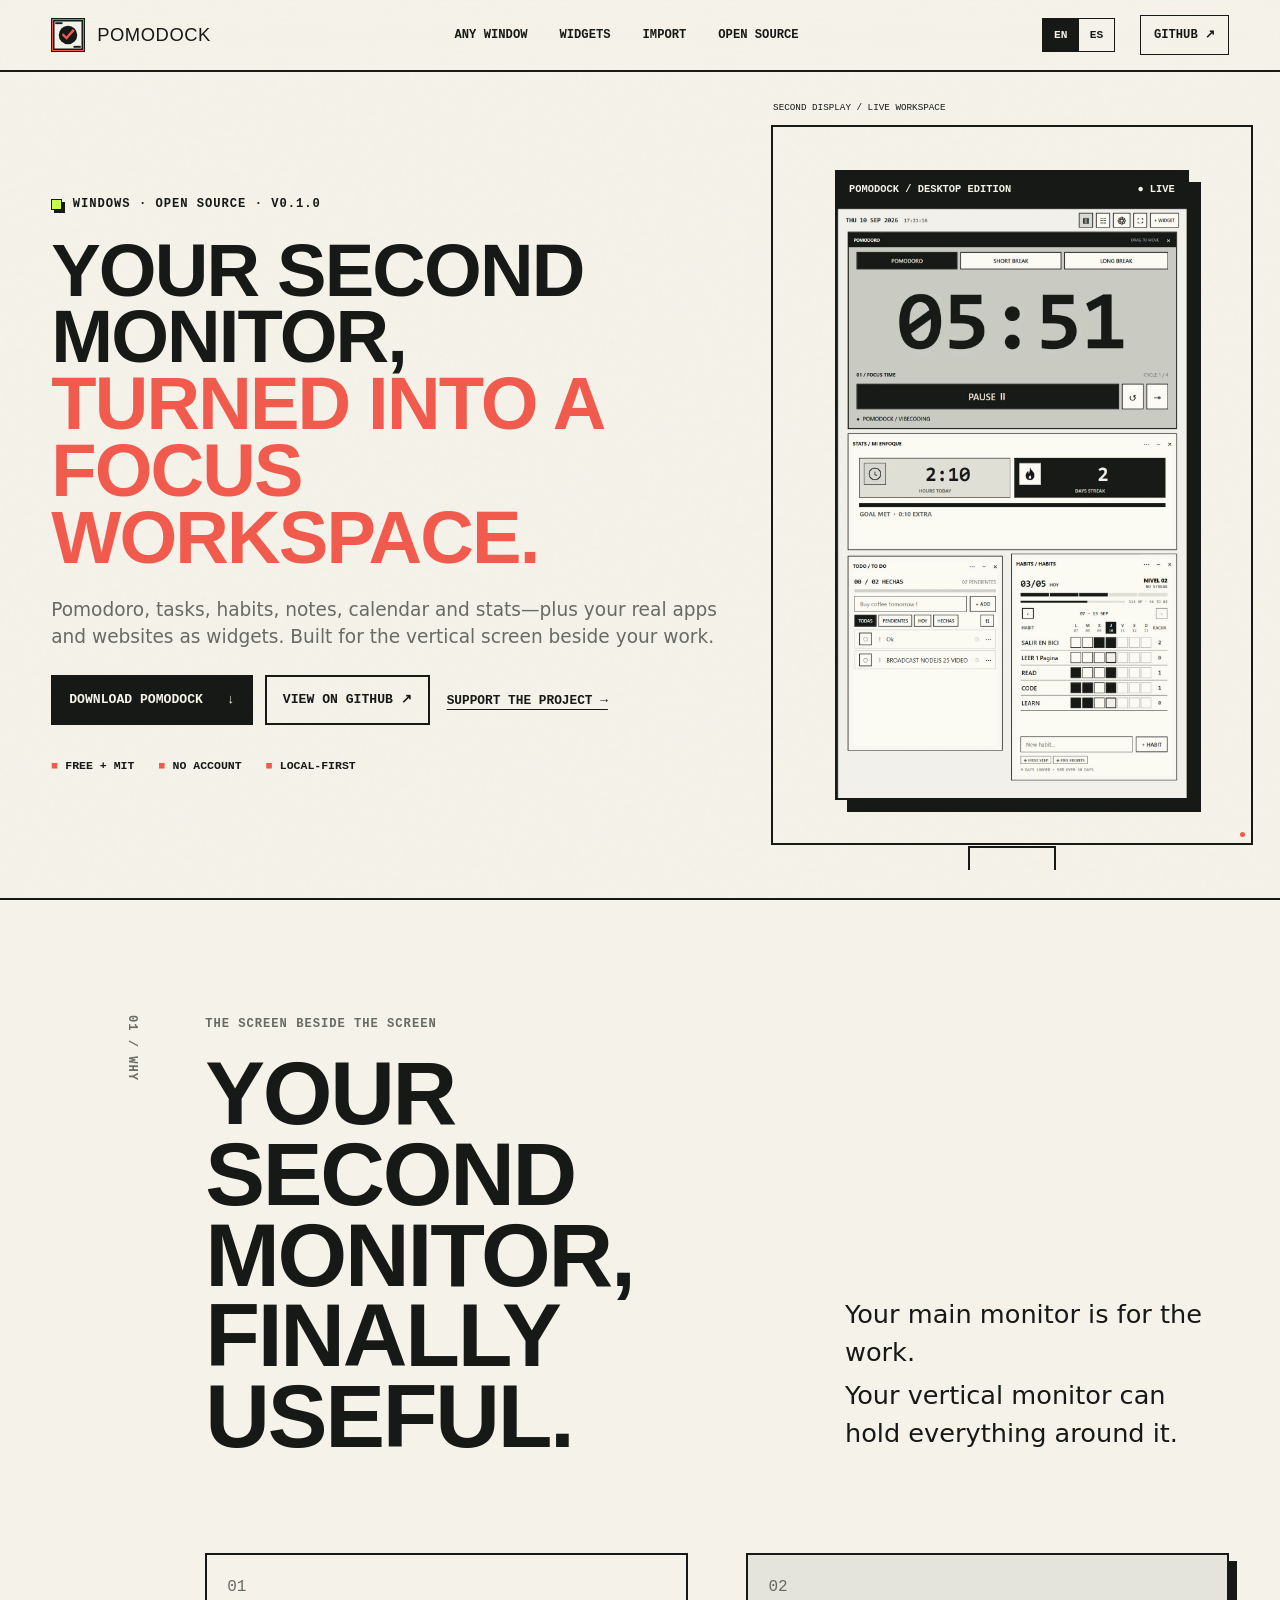
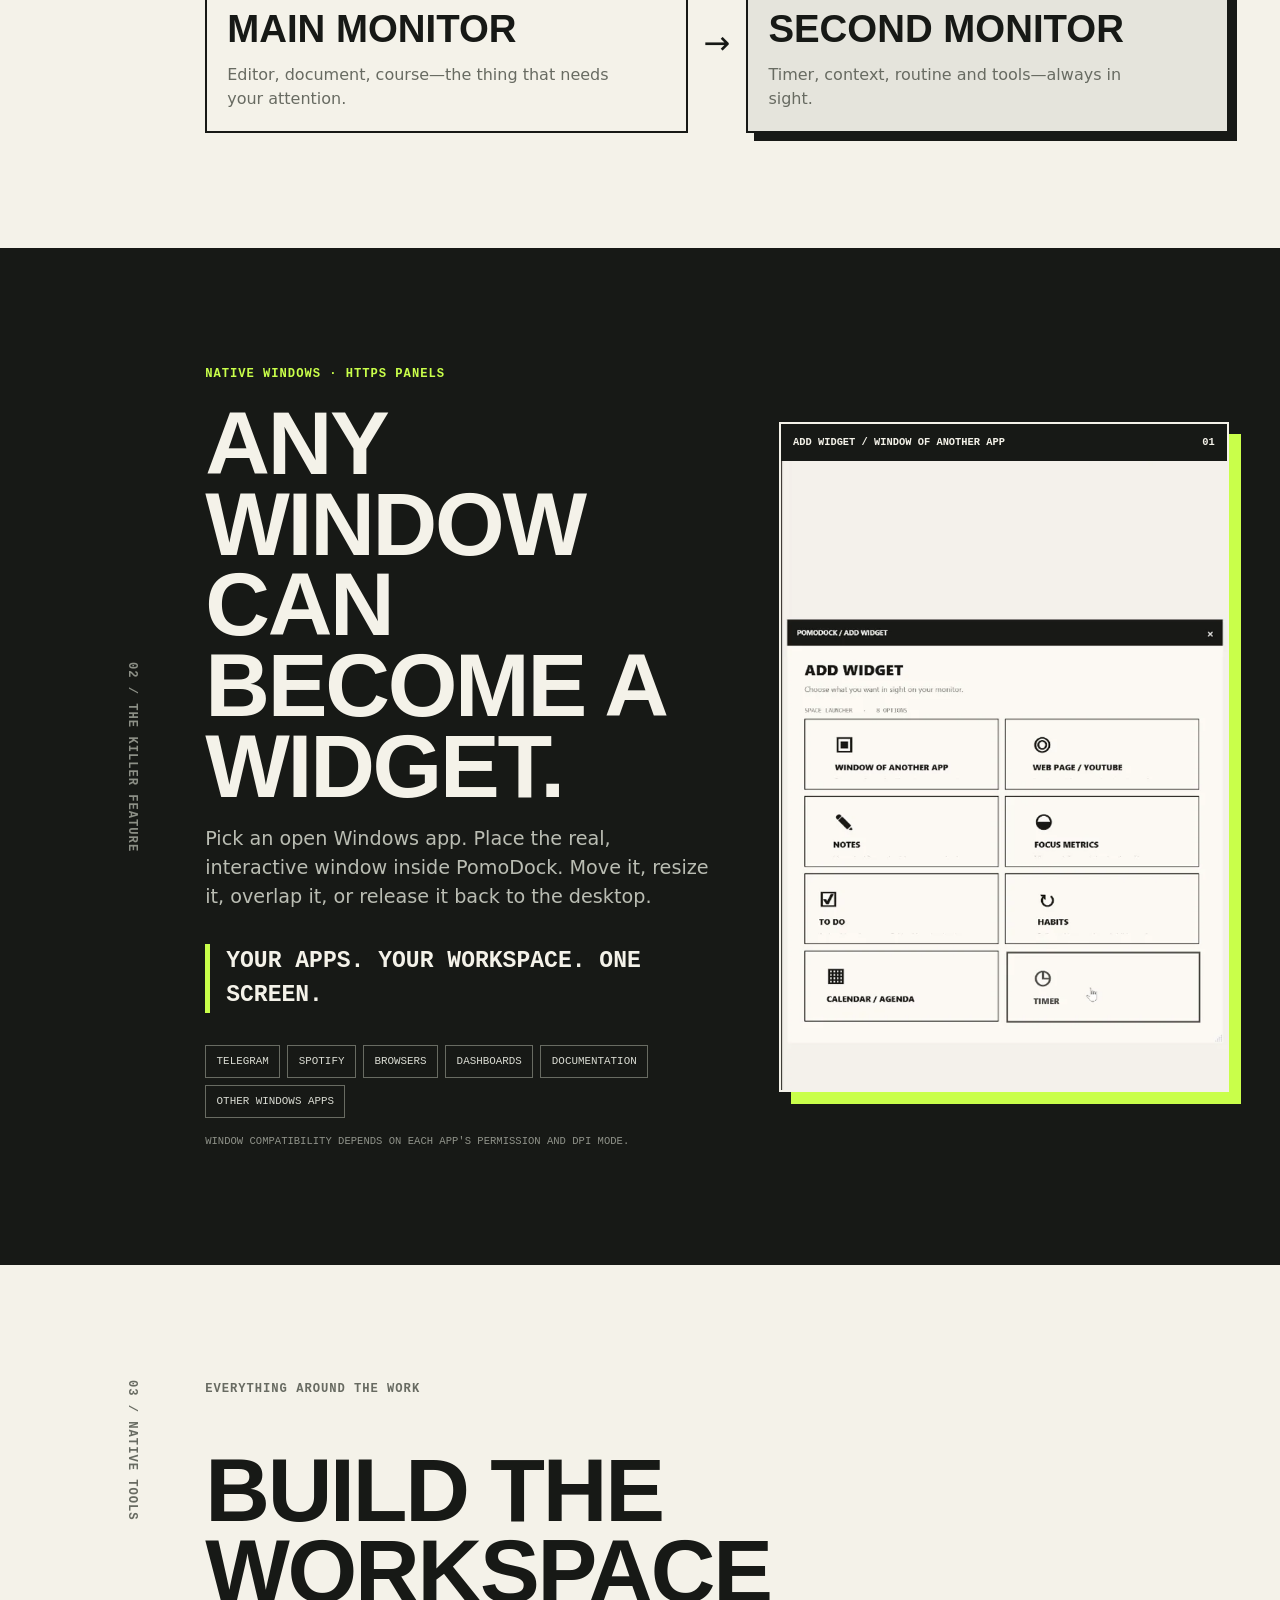
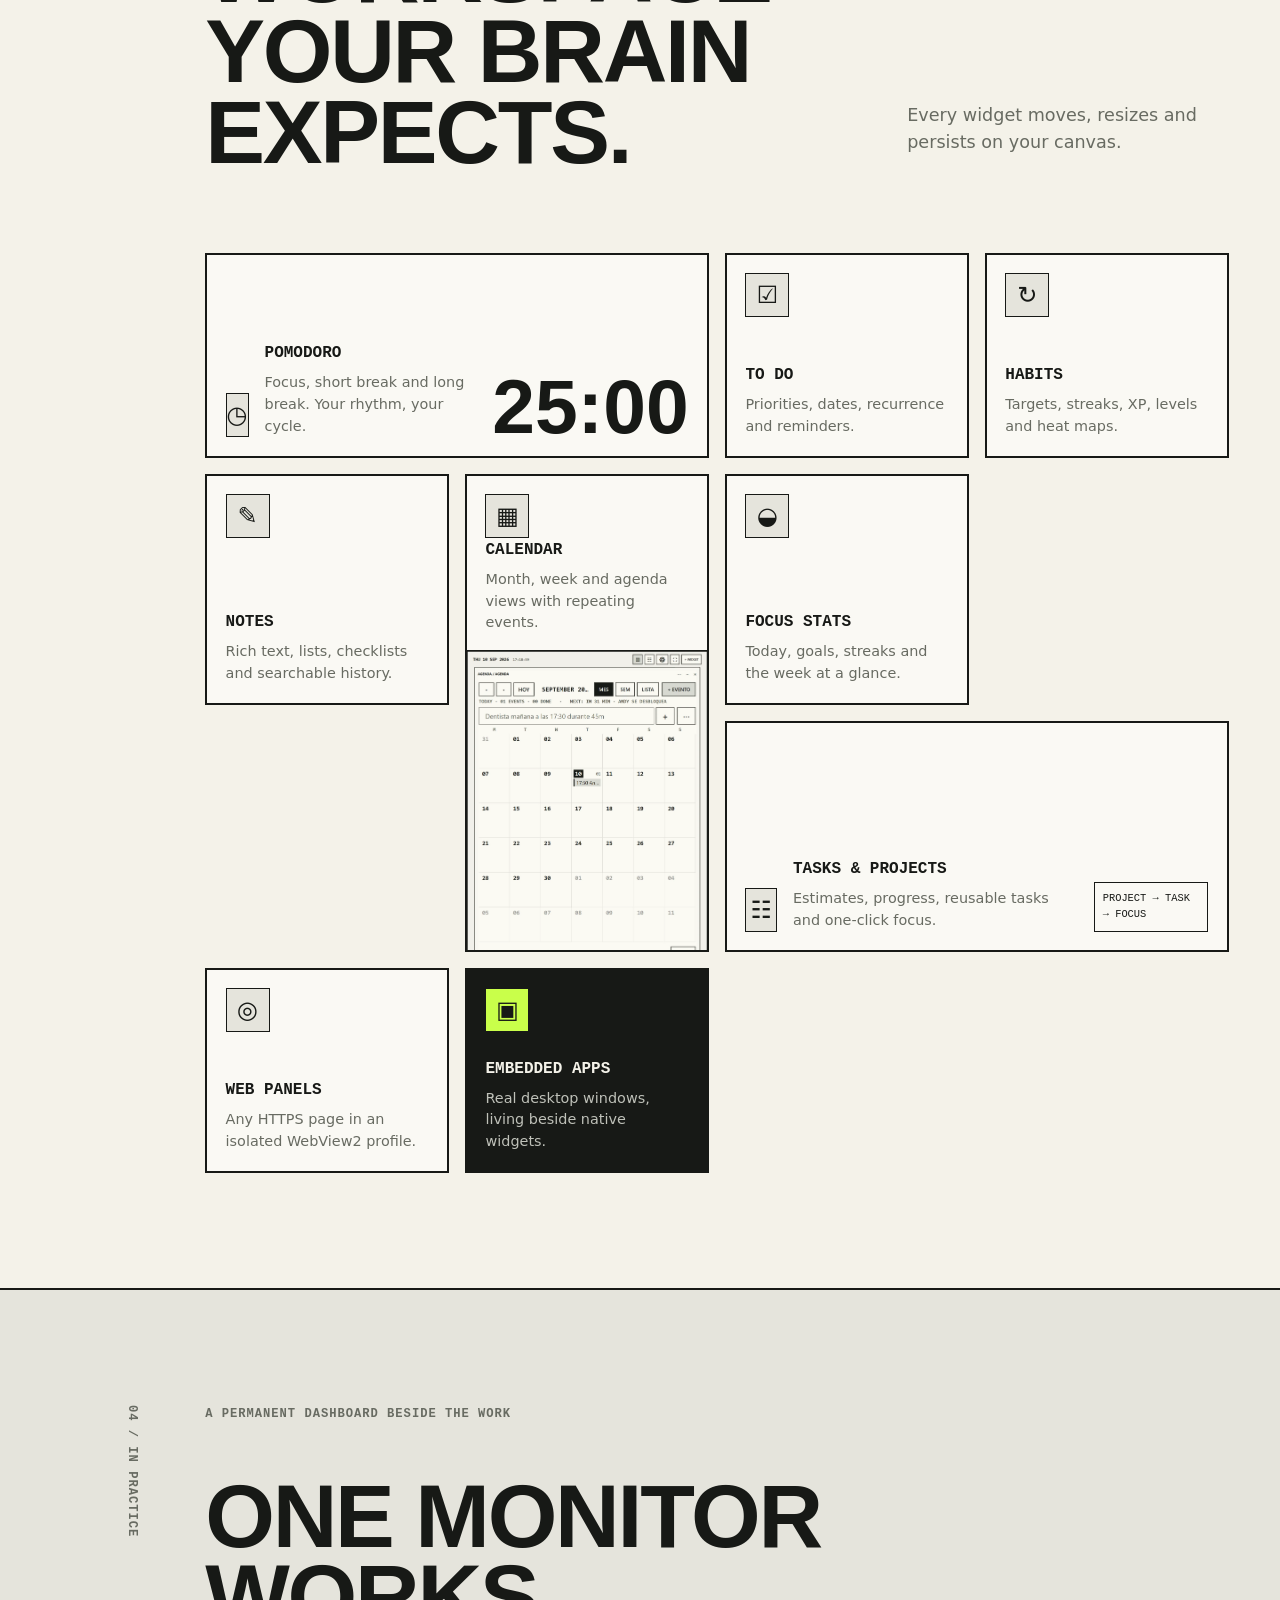
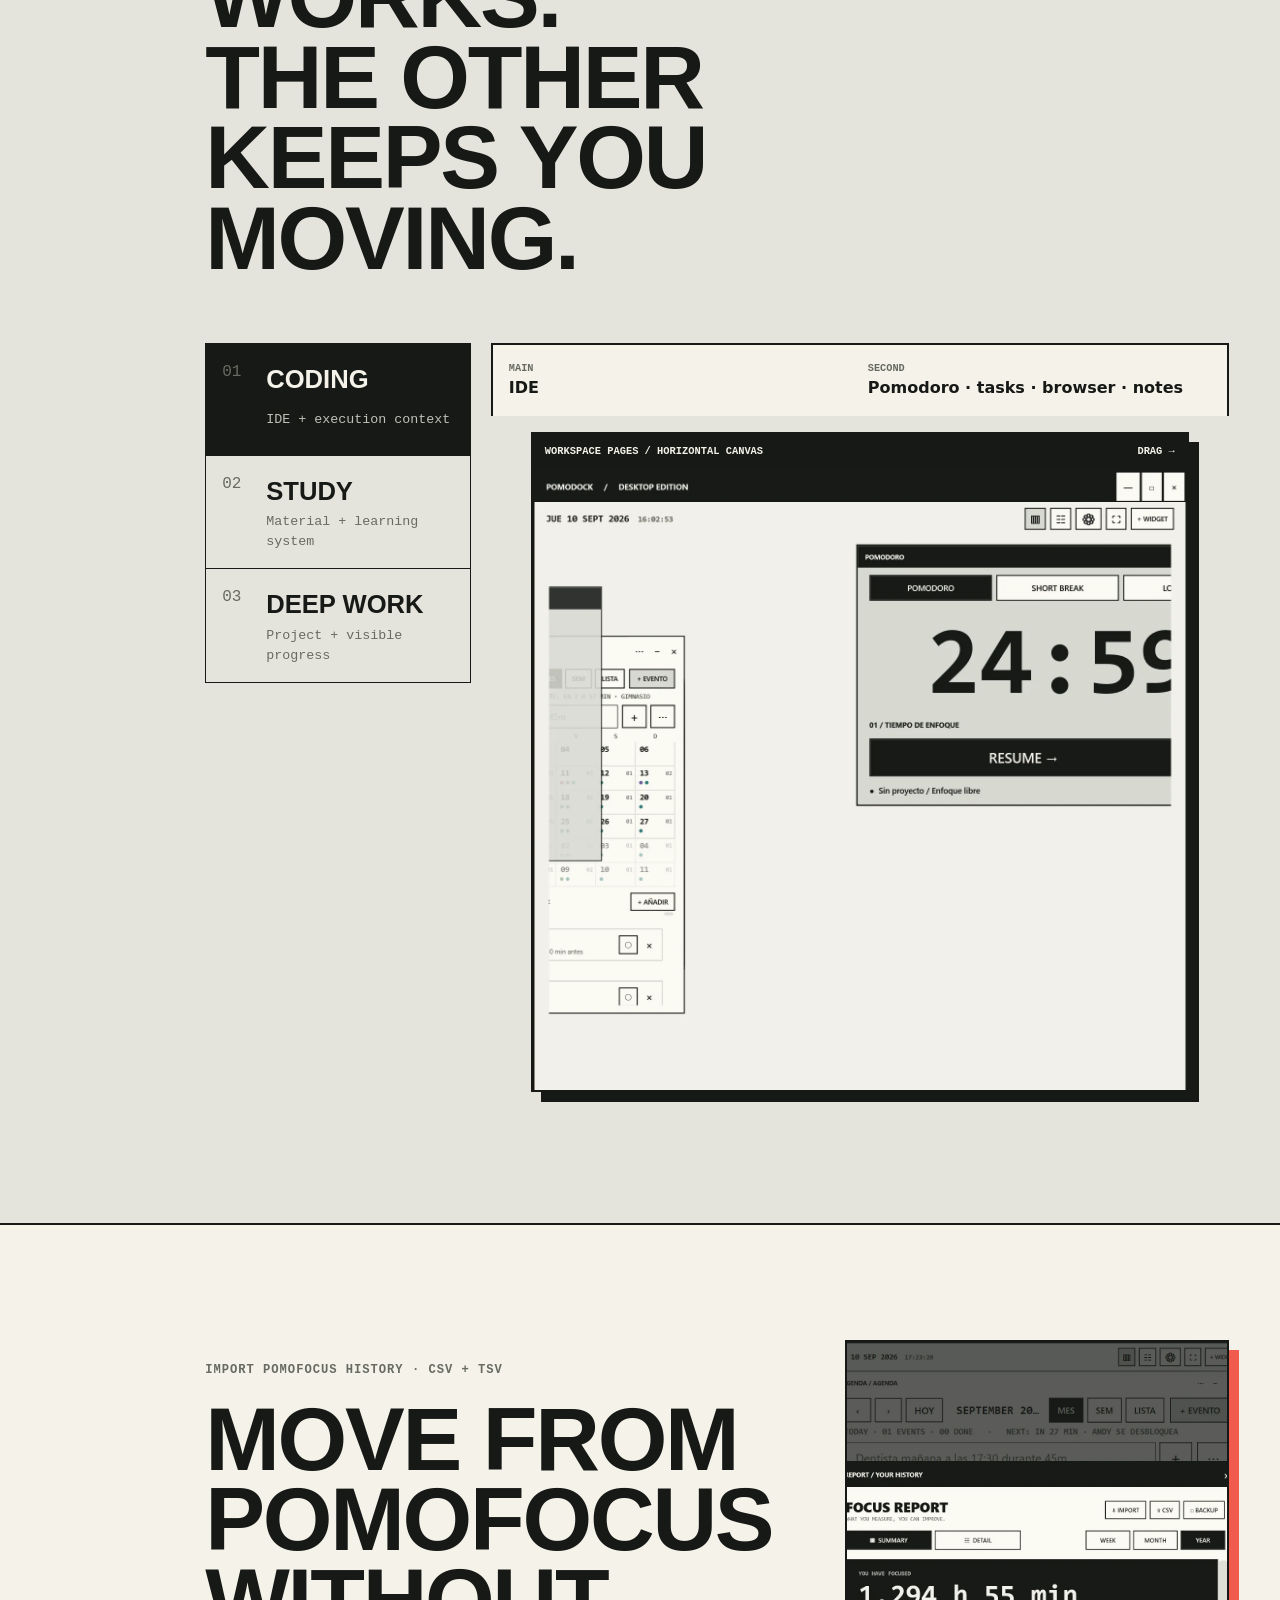
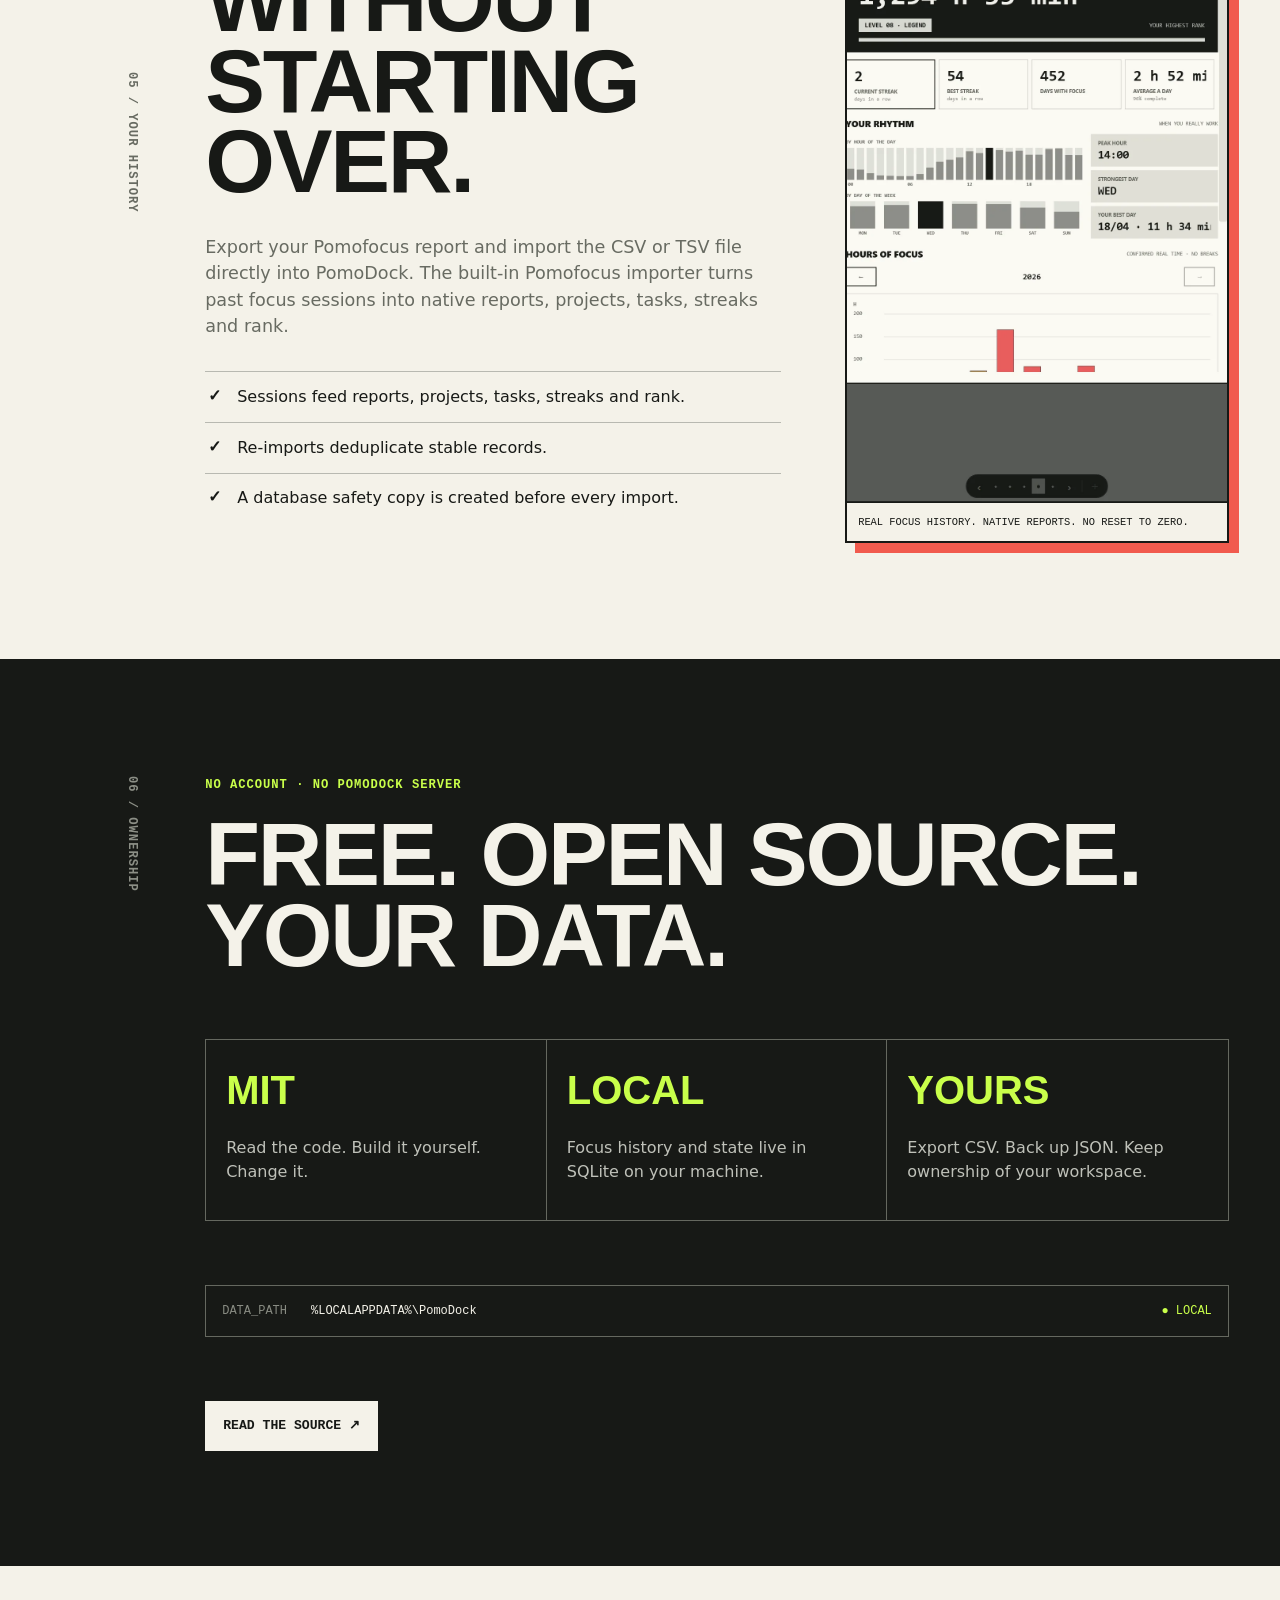
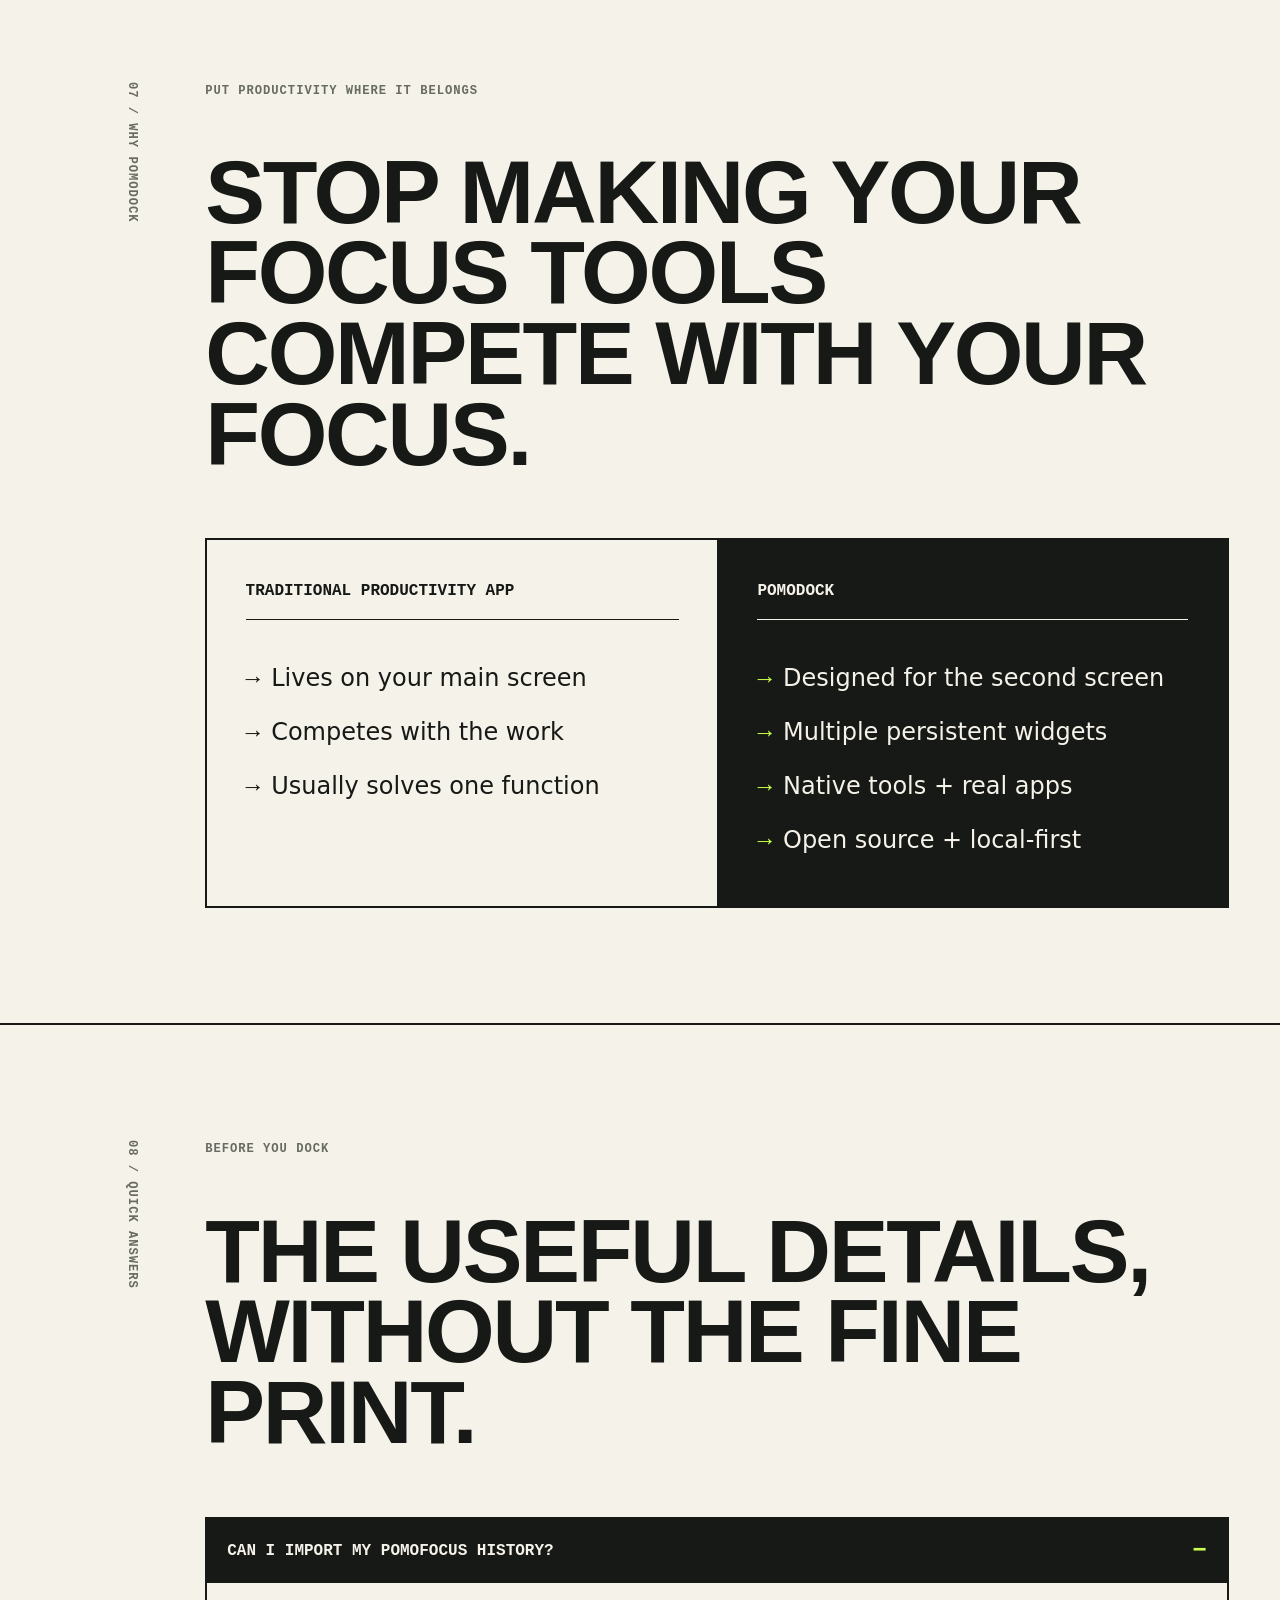
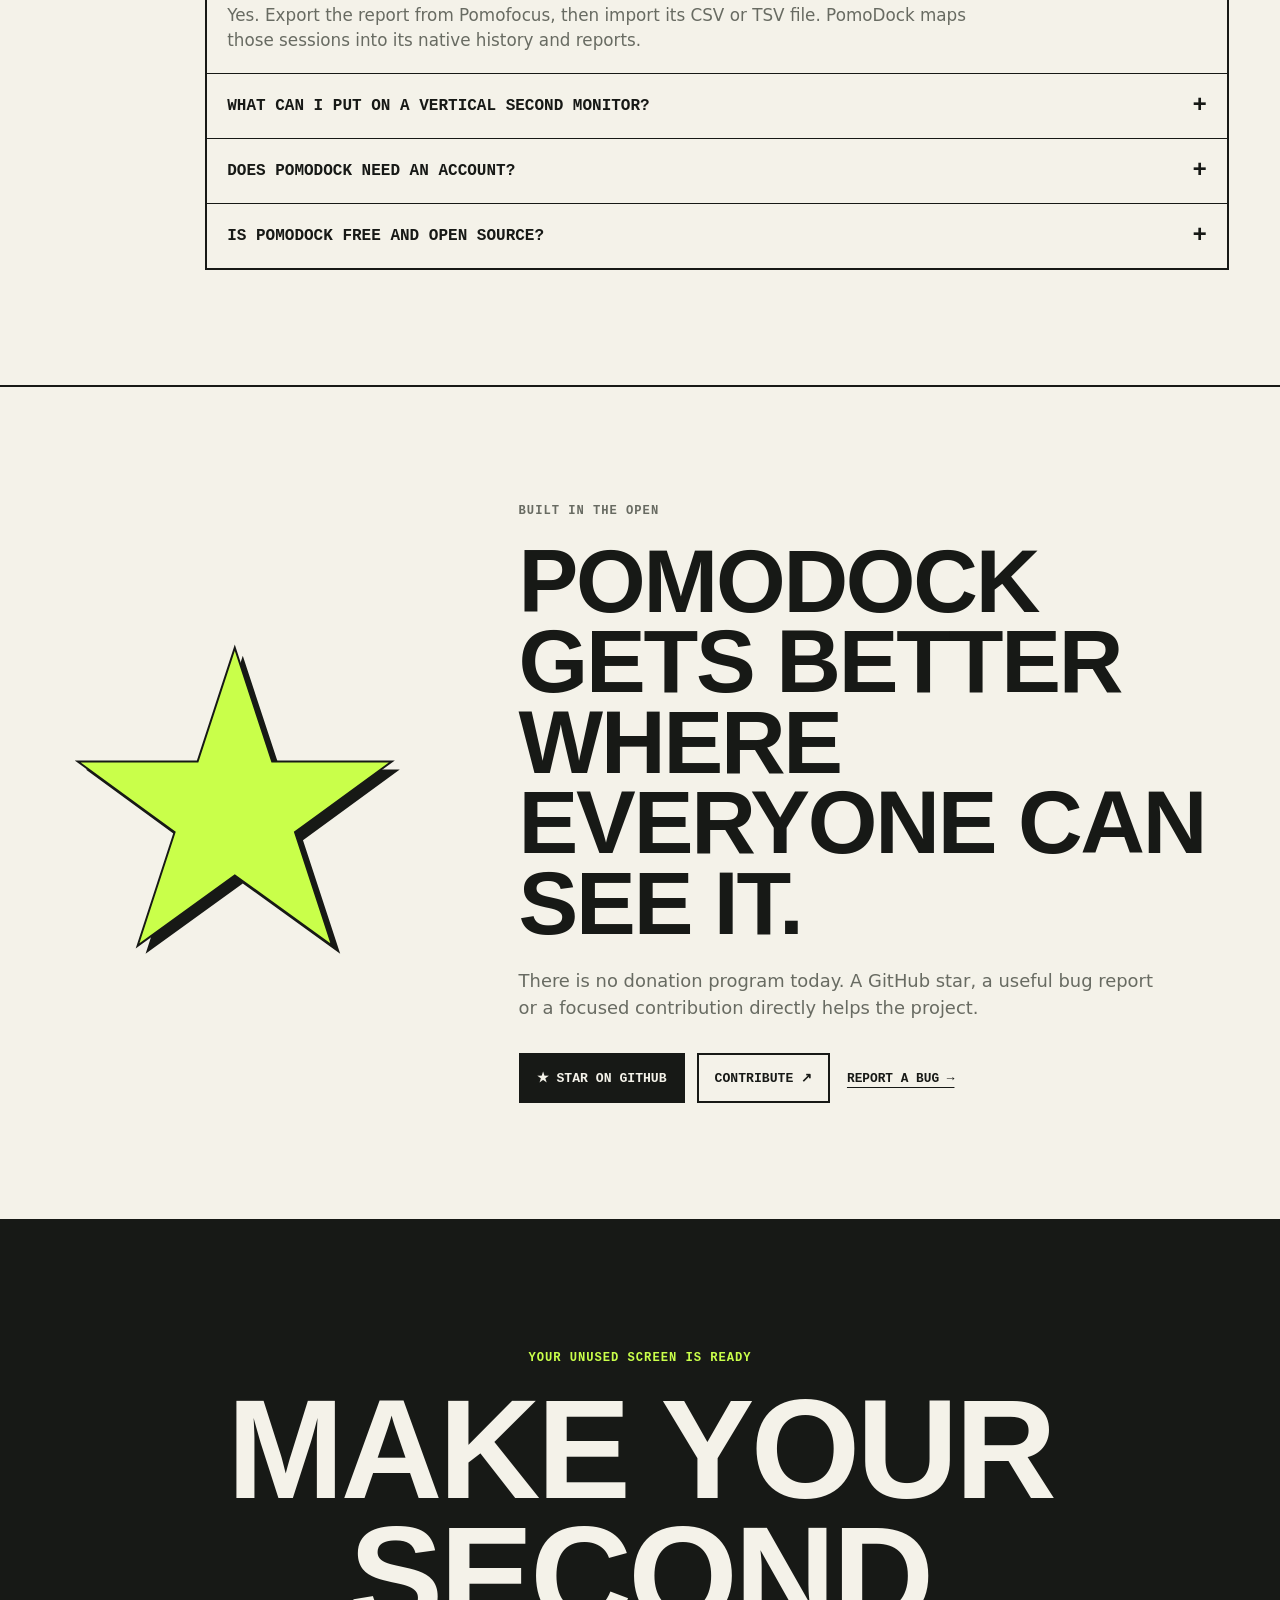
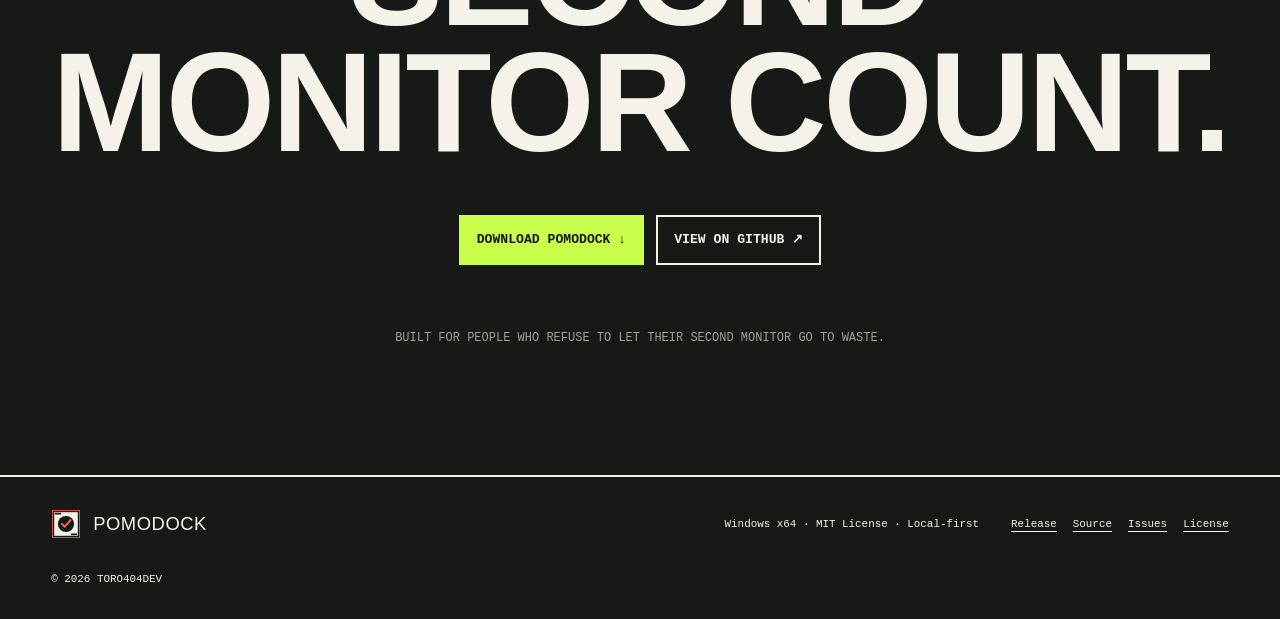
==== website/en/index.html @ 083b3917 "Add bilingual SEO landing page" ====
<!doctype html>
<html lang="en" class="no-js">
<head>
  <meta charset="utf-8">
  <meta name="viewport" content="width=device-width, initial-scale=1">
  <title>PomoDock: Vertical Monitor Productivity Workspace for Windows</title>
  <meta name="description" content="Turn a vertical second monitor into a Windows productivity workspace with Pomodoro, tasks, habits, notes, calendar, focus reports, Pomofocus import, and real apps as widgets.">
  <meta name="theme-color" content="#171916">
  <meta name="robots" content="index, follow">
  <!-- Replace YOUR-DOMAIN.example when the production domain is connected. -->
  <link rel="canonical" href="https://YOUR-DOMAIN.example/en/">
  <link rel="alternate" hreflang="en" href="https://YOUR-DOMAIN.example/en/">
  <link rel="alternate" hreflang="es" href="https://YOUR-DOMAIN.example/es/">
  <link rel="alternate" hreflang="x-default" href="https://YOUR-DOMAIN.example/">
  <meta property="og:type" content="website">
  <meta property="og:site_name" content="PomoDock">
  <meta property="og:title" content="PomoDock — Make your second monitor count">
  <meta property="og:description" content="An open-source productivity workspace designed for vertical secondary monitors. Native focus tools plus your real apps and websites as widgets.">
  <meta property="og:url" content="https://YOUR-DOMAIN.example/en/">
  <meta property="og:locale" content="en_US">
  <meta property="og:locale:alternate" content="es_ES">
  <meta property="og:image" content="https://YOUR-DOMAIN.example/assets/screenshot-hero.webp">
  <meta property="og:image:alt" content="PomoDock running as a productivity workspace on a vertical monitor">
  <meta name="twitter:card" content="summary_large_image">
  <meta name="twitter:title" content="PomoDock — Make your second monitor count">
  <meta name="twitter:description" content="Pomodoro, tasks, habits, notes, calendar, stats, and real Windows apps—together on your second monitor.">
  <meta name="twitter:image" content="https://YOUR-DOMAIN.example/assets/screenshot-hero.webp">
  <link rel="icon" href="../assets/pomodock-mark.svg" type="image/svg+xml">
  <script>document.documentElement.classList.replace('no-js', 'js');</script>
  <link rel="stylesheet" href="../style.css">
  <script src="../script.js" defer></script>
  <script type="application/ld+json">
  {
    "@context": "https://schema.org",
    "@type": "SoftwareApplication",
    "name": "PomoDock",
    "description": "An open-source productivity workspace for vertical secondary monitors with native focus tools and Windows apps as widgets.",
    "applicationCategory": "DesktopEnhancementApplication",
    "operatingSystem": "Windows x64",
    "softwareVersion": "0.1.0",
    "url": "https://YOUR-DOMAIN.example/en/",
    "downloadUrl": "https://github.com/TORO404DEV/focus-dock/releases/download/v0.1.0/PomoDock-Setup-0.1.0.exe",
    "codeRepository": "https://github.com/TORO404DEV/focus-dock",
    "license": "https://github.com/TORO404DEV/focus-dock/blob/main/LICENSE",
    "image": "https://YOUR-DOMAIN.example/assets/screenshot-hero.webp",
    "offers": { "@type": "Offer", "price": "0", "priceCurrency": "USD" }
  }
  </script>
</head>
<body>
  <a class="skip-link" href="#main">Skip to content</a>

  <header class="site-header" data-header>
    <a class="brand" href="#top" aria-label="PomoDock home">
      <img src="../assets/pomodock-mark.svg" width="34" height="34" alt="">
      <span>POMODOCK</span>
    </a>
    <button class="nav-toggle" type="button" aria-expanded="false" aria-controls="site-nav" data-nav-toggle>
      <span class="sr-only">Open navigation</span>
      <span></span><span></span>
    </button>
    <nav class="site-nav" id="site-nav" aria-label="Primary navigation" data-nav>
      <a href="#windows">Any window</a>
      <a href="#widgets">Widgets</a>
      <a href="#history">Import</a>
      <a href="#open-source">Open source</a>
    </nav>
    <nav class="language-switcher" aria-label="Language">
      <a class="is-active" href="./" lang="en" hreflang="en" aria-current="page" data-language="en">EN</a>
      <a href="../es/" lang="es" hreflang="es" data-language="es">ES</a>
    </nav>
    <a class="header-github" href="https://github.com/TORO404DEV/focus-dock" target="_blank" rel="noreferrer">GITHUB ↗</a>
  </header>

  <main id="main">
    <section class="hero" id="top">
      <div class="hero-copy" data-reveal>
        <p class="eyebrow"><span class="status-dot"></span> WINDOWS · OPEN SOURCE · v0.1.0</p>
        <h1>Your second monitor,<br><em>turned into a focus workspace.</em></h1>
        <p class="hero-lede">Pomodoro, tasks, habits, notes, calendar and stats—plus your real apps and websites as widgets. Built for the vertical screen beside your work.</p>
        <div class="cta-row">
          <a class="button button-primary" href="https://github.com/TORO404DEV/focus-dock/releases/download/v0.1.0/PomoDock-Setup-0.1.0.exe">Download PomoDock <span>↓</span></a>
          <a class="button button-secondary" href="https://github.com/TORO404DEV/focus-dock" target="_blank" rel="noreferrer">View on GitHub ↗</a>
          <a class="text-link" href="#open-source">Support the project →</a>
        </div>
        <ul class="hero-facts" aria-label="PomoDock facts">
          <li>FREE + MIT</li>
          <li>NO ACCOUNT</li>
          <li>LOCAL-FIRST</li>
        </ul>
      </div>

      <div class="hero-stage" data-reveal>
        <div class="monitor-rig" aria-hidden="true">
          <span class="monitor-label">SECOND DISPLAY / LIVE WORKSPACE</span>
          <span class="monitor-light"></span>
        </div>
        <figure class="media-frame media-frame-vertical hero-media" data-media-frame>
          <div class="frame-bar"><span>POMODOCK / DESKTOP EDITION</span><span>● LIVE</span></div>
          <img src="../assets/screenshot-hero.webp" data-gif="../assets/hero.gif" width="1078" height="1918" alt="PomoDock vertical monitor productivity workspace with Pomodoro, focus stats, tasks, habits and page navigation" fetchpriority="high">
          <figcaption>One vertical monitor. Your complete focus system.</figcaption>
        </figure>
      </div>
    </section>

    <section class="manifesto ruled-section" aria-labelledby="useful-title">
      <div class="section-number">01 / WHY</div>
      <div data-reveal>
        <p class="kicker">THE SCREEN BESIDE THE SCREEN</p>
        <h2 id="useful-title">Your second monitor,<br>finally useful.</h2>
      </div>
      <div class="manifesto-copy" data-reveal>
        <p>Your main monitor is for the work.</p>
        <p>Your vertical monitor can hold everything around it.</p>
      </div>
      <div class="screen-roles" data-reveal>
        <article>
          <span>01</span>
          <strong>MAIN MONITOR</strong>
          <p>Editor, document, course—the thing that needs your attention.</p>
        </article>
        <div class="role-arrow" aria-hidden="true">→</div>
        <article class="screen-role-active">
          <span>02</span>
          <strong>SECOND MONITOR</strong>
          <p>Timer, context, routine and tools—always in sight.</p>
        </article>
      </div>
    </section>

    <section class="window-feature ink-section" id="windows" aria-labelledby="windows-title">
      <div class="section-number">02 / THE KILLER FEATURE</div>
      <div class="window-copy" data-reveal>
        <p class="kicker kicker-accent">NATIVE WINDOWS · HTTPS PANELS</p>
        <h2 id="windows-title">Any window can<br>become a widget.</h2>
        <p class="section-lede">Pick an open Windows app. Place the real, interactive window inside PomoDock. Move it, resize it, overlap it, or release it back to the desktop.</p>
        <p class="feature-claim">Your apps. Your workspace. One screen.</p>
        <ul class="tag-list" aria-label="Examples of apps and content that can be embedded">
          <li>Telegram</li><li>Spotify</li><li>Browsers</li><li>Dashboards</li><li>Documentation</li><li>Other Windows apps</li>
        </ul>
        <p class="compat-note">Window compatibility depends on each app's permission and DPI mode.</p>
      </div>
      <figure class="media-frame media-frame-dark embedding-media" data-media-frame data-reveal>
        <div class="frame-bar"><span>ADD WIDGET / WINDOW OF ANOTHER APP</span><span>01</span></div>
        <img src="../assets/screenshot-embedding.webp" data-gif="../assets/embedding.gif" width="672" height="1197" alt="PomoDock widget launcher for embedding a Windows app or HTTPS web page" loading="lazy">
        <figcaption>Choose an open window. It becomes a movable, resizable widget.</figcaption>
      </figure>
    </section>

    <section class="widgets ruled-section" id="widgets" aria-labelledby="widgets-title">
      <div class="section-number">03 / NATIVE TOOLS</div>
      <header class="section-heading" data-reveal>
        <p class="kicker">EVERYTHING AROUND THE WORK</p>
        <h2 id="widgets-title">Build the workspace<br>your brain expects.</h2>
        <p>Every widget moves, resizes and persists on your canvas.</p>
      </header>
      <div class="widget-grid">
        <article class="widget-card widget-card-wide" data-reveal><span class="widget-icon">◷</span><div><h3>Pomodoro</h3><p>Focus, short break and long break. Your rhythm, your cycle.</p></div><b>25:00</b></article>
        <article class="widget-card" data-reveal><span class="widget-icon">☑</span><h3>To Do</h3><p>Priorities, dates, recurrence and reminders.</p></article>
        <article class="widget-card" data-reveal><span class="widget-icon">↻</span><h3>Habits</h3><p>Targets, streaks, XP, levels and heat maps.</p></article>
        <article class="widget-card" data-reveal><span class="widget-icon">✎</span><h3>Notes</h3><p>Rich text, lists, checklists and searchable history.</p></article>
        <article class="widget-card widget-card-tall" data-reveal><span class="widget-icon">▦</span><h3>Calendar</h3><p>Month, week and agenda views with repeating events.</p><img src="../assets/screenshot-calendar.webp" width="1078" height="1918" alt="PomoDock calendar showing a month and upcoming agenda" loading="lazy"></article>
        <article class="widget-card" data-reveal><span class="widget-icon">◒</span><h3>Focus Stats</h3><p>Today, goals, streaks and the week at a glance.</p></article>
        <article class="widget-card widget-card-wide" data-reveal><span class="widget-icon">☷</span><div><h3>Tasks &amp; Projects</h3><p>Estimates, progress, reusable tasks and one-click focus.</p></div><span class="micro-ui">PROJECT → TASK → FOCUS</span></article>
        <article class="widget-card" data-reveal><span class="widget-icon">◎</span><h3>Web Panels</h3><p>Any HTTPS page in an isolated WebView2 profile.</p></article>
        <article class="widget-card widget-card-invert" data-reveal><span class="widget-icon">▣</span><h3>Embedded Apps</h3><p>Real desktop windows, living beside native widgets.</p></article>
      </div>
    </section>

    <section class="workflows" id="workflows" aria-labelledby="workflow-title">
      <div class="section-number">04 / IN PRACTICE</div>
      <header class="section-heading" data-reveal>
        <p class="kicker">A PERMANENT DASHBOARD BESIDE THE WORK</p>
        <h2 id="workflow-title">One monitor works.<br>The other keeps you moving.</h2>
      </header>
      <div class="workflow-layout">
        <div class="workflow-tabs" role="tablist" aria-label="PomoDock workspace examples" data-tabs>
          <button type="button" role="tab" id="tab-coding" aria-selected="true" aria-controls="panel-coding" data-tab="coding"><span>01</span><strong>CODING</strong><small>IDE + execution context</small></button>
          <button type="button" role="tab" id="tab-study" aria-selected="false" aria-controls="panel-study" data-tab="study"><span>02</span><strong>STUDY</strong><small>Material + learning system</small></button>
          <button type="button" role="tab" id="tab-deep" aria-selected="false" aria-controls="panel-deep" data-tab="deep"><span>03</span><strong>DEEP WORK</strong><small>Project + visible progress</small></button>
        </div>
        <div class="workflow-panels" data-reveal>
          <article role="tabpanel" id="panel-coding" aria-labelledby="tab-coding" data-panel="coding">
            <p><span>MAIN</span> IDE</p><p><span>SECOND</span> Pomodoro · tasks · browser · notes</p>
          </article>
          <article role="tabpanel" id="panel-study" aria-labelledby="tab-study" data-panel="study" hidden>
            <p><span>MAIN</span> Course or book</p><p><span>SECOND</span> Timer · notes · habits · calendar</p>
          </article>
          <article role="tabpanel" id="panel-deep" aria-labelledby="tab-deep" data-panel="deep" hidden>
            <p><span>MAIN</span> The project</p><p><span>SECOND</span> Timer · today's tasks · focus statistics</p>
          </article>
          <figure class="media-frame productivity-media" data-media-frame>
            <div class="frame-bar"><span>WORKSPACE PAGES / HORIZONTAL CANVAS</span><span>DRAG →</span></div>
            <img src="../assets/screenshot-productivity.webp" data-gif="../assets/productivity.gif" width="1350" height="1410" alt="PomoDock canvas transitioning smoothly between workspace pages" loading="lazy">
            <figcaption>Arrange multiple pages and move between them like a desktop launcher.</figcaption>
          </figure>
        </div>
      </div>
    </section>

    <section class="history ruled-section" id="history" aria-labelledby="history-title">
      <div class="section-number">05 / YOUR HISTORY</div>
      <div class="history-copy" data-reveal>
        <p class="kicker">IMPORT POMOFOCUS HISTORY · CSV + TSV</p>
        <h2 id="history-title">Move from Pomofocus<br>without starting over.</h2>
        <p>Export your Pomofocus report and import the CSV or TSV file directly into PomoDock. The built-in Pomofocus importer turns past focus sessions into native reports, projects, tasks, streaks and rank.</p>
        <ul class="check-list">
          <li>Sessions feed reports, projects, tasks, streaks and rank.</li>
          <li>Re-imports deduplicate stable records.</li>
          <li>A database safety copy is created before every import.</li>
        </ul>
      </div>
      <figure class="report-shot" data-reveal>
        <img src="../assets/screenshot-report.webp" width="1078" height="1918" alt="Pomofocus history imported into PomoDock focus reports with total time, streak and productive hours" loading="lazy">
        <figcaption>Real focus history. Native reports. No reset to zero.</figcaption>
      </figure>
    </section>

    <section class="ownership ink-section" id="open-source" aria-labelledby="ownership-title">
      <div class="section-number">06 / OWNERSHIP</div>
      <div data-reveal>
        <p class="kicker kicker-accent">NO ACCOUNT · NO POMODOCK SERVER</p>
        <h2 id="ownership-title">Free. Open source.<br>Your data.</h2>
      </div>
      <div class="ownership-grid" data-reveal>
        <article><strong>MIT</strong><p>Read the code. Build it yourself. Change it.</p></article>
        <article><strong>LOCAL</strong><p>Focus history and state live in SQLite on your machine.</p></article>
        <article><strong>YOURS</strong><p>Export CSV. Back up JSON. Keep ownership of your workspace.</p></article>
      </div>
      <div class="code-line" aria-label="PomoDock local data path"><span>DATA_PATH</span><code>%LOCALAPPDATA%\PomoDock</code><i>● LOCAL</i></div>
      <a class="button button-light" href="https://github.com/TORO404DEV/focus-dock" target="_blank" rel="noreferrer">Read the source ↗</a>
    </section>

    <section class="comparison ruled-section" aria-labelledby="comparison-title">
      <div class="section-number">07 / WHY POMODOCK</div>
      <header class="section-heading" data-reveal>
        <p class="kicker">PUT PRODUCTIVITY WHERE IT BELONGS</p>
        <h2 id="comparison-title">Stop making your focus tools<br>compete with your focus.</h2>
      </header>
      <div class="comparison-grid" data-reveal>
        <article>
          <h3>TRADITIONAL PRODUCTIVITY APP</h3>
          <ul><li>Lives on your main screen</li><li>Competes with the work</li><li>Usually solves one function</li></ul>
        </article>
        <article class="comparison-active">
          <h3>POMODOCK</h3>
          <ul><li>Designed for the second screen</li><li>Multiple persistent widgets</li><li>Native tools + real apps</li><li>Open source + local-first</li></ul>
        </article>
      </div>
    </section>

    <section class="answers ruled-section" aria-labelledby="answers-title">
      <div class="section-number">08 / QUICK ANSWERS</div>
      <header class="section-heading" data-reveal>
        <p class="kicker">BEFORE YOU DOCK</p>
        <h2 id="answers-title">The useful details,<br>without the fine print.</h2>
      </header>
      <div class="answer-grid" data-reveal>
        <details open>
          <summary>Can I import my Pomofocus history?</summary>
          <p>Yes. Export the report from Pomofocus, then import its CSV or TSV file. PomoDock maps those sessions into its native history and reports.</p>
        </details>
        <details>
          <summary>What can I put on a vertical second monitor?</summary>
          <p>Native widgets such as the Pomodoro timer, tasks, habits, notes, calendar and focus stats, plus open Windows apps and HTTPS web panels.</p>
        </details>
        <details>
          <summary>Does PomoDock need an account?</summary>
          <p>No. PomoDock stores its workspace and focus data locally in SQLite and supports CSV export and JSON backup.</p>
        </details>
        <details>
          <summary>Is PomoDock free and open source?</summary>
          <p>Yes. The source is public under the MIT License, and the Windows installer is free to download.</p>
        </details>
      </div>
    </section>

    <section class="community" aria-labelledby="community-title">
      <div class="community-mark" aria-hidden="true">★</div>
      <div data-reveal>
        <p class="kicker">BUILT IN THE OPEN</p>
        <h2 id="community-title">PomoDock gets better<br>where everyone can see it.</h2>
        <p>There is no donation program today. A GitHub star, a useful bug report or a focused contribution directly helps the project.</p>
        <div class="cta-row">
          <a class="button button-primary" href="https://github.com/TORO404DEV/focus-dock" target="_blank" rel="noreferrer">★ Star on GitHub</a>
          <a class="button button-secondary" href="https://github.com/TORO404DEV/focus-dock/pulls" target="_blank" rel="noreferrer">Contribute ↗</a>
          <a class="text-link" href="https://github.com/TORO404DEV/focus-dock/issues" target="_blank" rel="noreferrer">Report a bug →</a>
        </div>
      </div>
    </section>

    <section class="final-cta ink-section" aria-labelledby="final-title">
      <p class="kicker kicker-accent">YOUR UNUSED SCREEN IS READY</p>
      <h2 id="final-title">Make your second<br>monitor count.</h2>
      <div class="cta-row">
        <a class="button button-accent" href="https://github.com/TORO404DEV/focus-dock/releases/download/v0.1.0/PomoDock-Setup-0.1.0.exe">Download PomoDock ↓</a>
        <a class="button button-outline-light" href="https://github.com/TORO404DEV/focus-dock" target="_blank" rel="noreferrer">View on GitHub ↗</a>
      </div>
      <p class="closing-line">Built for people who refuse to let their second monitor go to waste.</p>
    </section>
  </main>

  <footer class="site-footer">
    <a class="brand" href="#top"><img src="../assets/pomodock-mark.svg" width="30" height="30" alt=""><span>POMODOCK</span></a>
    <p>Windows x64 · MIT License · Local-first</p>
    <nav aria-label="Footer navigation">
      <a href="https://github.com/TORO404DEV/focus-dock/releases/tag/v0.1.0">Release</a>
      <a href="https://github.com/TORO404DEV/focus-dock">Source</a>
      <a href="https://github.com/TORO404DEV/focus-dock/issues">Issues</a>
      <a href="https://github.com/TORO404DEV/focus-dock/blob/main/LICENSE">License</a>
    </nav>
    <p>© <span data-year>2026</span> TORO404DEV</p>
  </footer>
</body>
</html>
---- website/style.css ----
:root {
  --ink: #171916;
  --paper: #f4f2e9;
  --paper-2: #e5e4dc;
  --muted: #686b62;
  --line: #b8b9b1;
  --accent: #f15b4e;
  --signal: #c9ff4a;
  --max: 1240px;
  --pad: clamp(1.25rem, 4vw, 4rem);
  --display: Impact, Haettenschweiler, "Arial Narrow Bold", "Arial Black", sans-serif;
  --sans: Inter, ui-sans-serif, system-ui, -apple-system, BlinkMacSystemFont, "Segoe UI", sans-serif;
  --mono: "Cascadia Mono", "SFMono-Regular", Consolas, "Liberation Mono", monospace;
}

*, *::before, *::after { box-sizing: border-box; }
html { scroll-behavior: smooth; scroll-padding-top: 5.5rem; }
body { margin: 0; color: var(--ink); background: var(--paper); font-family: var(--sans); line-height: 1.5; overflow-x: hidden; }
body::before { content: ""; position: fixed; inset: 0; z-index: -1; opacity: .045; pointer-events: none; background-image: url("data:image/svg+xml,%3Csvg viewBox='0 0 160 160' xmlns='http://www.w3.org/2000/svg'%3E%3Cfilter id='n'%3E%3CfeTurbulence type='fractalNoise' baseFrequency='.8' numOctaves='3' stitchTiles='stitch'/%3E%3C/filter%3E%3Crect width='100%25' height='100%25' filter='url(%23n)' opacity='.4'/%3E%3C/svg%3E"); }
img { display: block; max-width: 100%; }
[hidden] { display: none !important; }
a { color: inherit; }
button, a { -webkit-tap-highlight-color: transparent; }
button { font: inherit; }
code { font-family: var(--mono); }
::selection { color: var(--ink); background: var(--signal); }

.skip-link { position: fixed; top: .75rem; left: .75rem; z-index: 100; padding: .75rem 1rem; background: var(--signal); border: 2px solid var(--ink); transform: translateY(-160%); }
.skip-link:focus { transform: translateY(0); }
.sr-only { position: absolute; width: 1px; height: 1px; padding: 0; margin: -1px; overflow: hidden; clip: rect(0, 0, 0, 0); white-space: nowrap; border: 0; }

.site-header { position: sticky; top: 0; z-index: 50; min-height: 72px; display: grid; grid-template-columns: auto 1fr auto auto; align-items: center; gap: clamp(.75rem, 2vw, 2rem); padding: .8rem max(var(--pad), calc((100vw - var(--max)) / 2)); border-bottom: 2px solid var(--ink); background: rgba(244, 242, 233, .96); backdrop-filter: blur(12px); }
.brand { display: inline-flex; align-items: center; gap: .75rem; text-decoration: none; font-family: var(--display); font-size: 1.15rem; letter-spacing: .03em; }
.brand img { border: 1px solid var(--ink); }
.site-nav { justify-self: center; display: flex; align-items: center; gap: clamp(1rem, 2.5vw, 2.5rem); }
.site-nav a, .header-github { position: relative; text-decoration: none; font-family: var(--mono); font-size: .76rem; font-weight: 700; text-transform: uppercase; }
.site-nav a::after { content: ""; position: absolute; left: 0; right: 100%; bottom: -.35rem; height: 2px; background: var(--accent); transition: right .2s ease; }
.site-nav a:hover::after, .site-nav a:focus-visible::after { right: 0; }
.header-github { padding: .6rem .8rem; border: 1px solid var(--ink); }
.language-switcher { display: flex; border: 1px solid var(--ink); font-family: var(--mono); font-size: .7rem; font-weight: 800; }
.language-switcher a { min-width: 2.2rem; padding: .45rem .5rem; text-align: center; text-decoration: none; }
.language-switcher a + a { border-left: 1px solid var(--ink); }
.language-switcher a:hover, .language-switcher a:focus-visible, .language-switcher .is-active { color: var(--paper); background: var(--ink); }
.nav-toggle { display: none; border: 0; background: none; }

main > section { width: min(100%, 1440px); margin-inline: auto; }
.hero { min-height: calc(100svh - 72px); display: grid; grid-template-columns: minmax(0, 1.15fr) minmax(360px, .72fr); gap: clamp(2rem, 4vw, 4.5rem); align-items: center; padding: clamp(3rem, 5vw, 5rem) var(--pad); border-bottom: 2px solid var(--ink); }
.eyebrow, .kicker, .section-number { font-family: var(--mono); font-size: .76rem; font-weight: 700; letter-spacing: .08em; text-transform: uppercase; }
.eyebrow { display: flex; align-items: center; gap: .65rem; margin: 0 0 1.5rem; }
.status-dot { width: .7rem; height: .7rem; background: var(--signal); border: 1px solid var(--ink); box-shadow: 3px 3px 0 var(--ink); }
h1, h2 { margin: 0; font-family: var(--display); font-weight: 900; line-height: .9; letter-spacing: -.025em; text-transform: uppercase; }
h1 { max-width: 860px; font-size: clamp(4rem, 5.8vw, 7.2rem); }
h1 em { color: var(--accent); font-style: normal; }
h2 { font-size: clamp(3.25rem, 7vw, 7rem); }
h3 { margin: 0; font-size: 1rem; text-transform: uppercase; }
.hero-lede { max-width: 700px; margin: 1.5rem 0; color: var(--muted); font-size: clamp(1.05rem, 1.45vw, 1.28rem); }
.cta-row { display: flex; flex-wrap: wrap; align-items: center; gap: .75rem; }
.button { min-height: 50px; display: inline-flex; align-items: center; justify-content: center; gap: 1.5rem; padding: .8rem 1rem; border: 2px solid var(--ink); text-decoration: none; font-family: var(--mono); font-size: .82rem; font-weight: 800; text-transform: uppercase; transition: transform .18s ease, box-shadow .18s ease, background .18s ease; }
.button:hover, .button:focus-visible { transform: translate(-3px, -3px); box-shadow: 4px 4px 0 var(--ink); }
.button-primary { color: var(--paper); background: var(--ink); }
.button-secondary { background: transparent; }
.button-light { color: var(--ink); background: var(--paper); border-color: var(--paper); }
.button-accent { color: var(--ink); background: var(--signal); border-color: var(--signal); }
.button-outline-light { color: var(--paper); border-color: var(--paper); }
.button-outline-light:hover, .button-outline-light:focus-visible { box-shadow: 4px 4px 0 var(--signal); }
.text-link { padding: .7rem .3rem; font-family: var(--mono); font-size: .8rem; font-weight: 800; text-transform: uppercase; text-underline-offset: .3rem; }
.hero-facts { display: flex; flex-wrap: wrap; gap: .5rem 1.5rem; margin: 2rem 0 0; padding: 0; list-style: none; font-family: var(--mono); font-size: .72rem; font-weight: 700; }
.hero-facts li::before { content: "■"; margin-right: .45rem; color: var(--accent); }
.hero-stage { position: relative; width: min(100%, 540px); justify-self: center; }
.monitor-rig { position: absolute; inset: -1.8rem -1.5rem; border: 2px solid var(--ink); pointer-events: none; }
.monitor-rig::after { content: ""; position: absolute; width: 5.5rem; height: 1.5rem; bottom: -1.7rem; left: 50%; transform: translateX(-50%); border: 2px solid var(--ink); border-bottom: 0; }
.monitor-label { position: absolute; top: -1.65rem; left: 0; font-family: var(--mono); font-size: .58rem; }
.monitor-light { position: absolute; right: .35rem; bottom: .35rem; width: .35rem; height: .35rem; background: var(--accent); border-radius: 50%; }
.media-frame { position: relative; border: 2px solid var(--ink); background: #fffef9; box-shadow: 12px 12px 0 var(--ink); overflow: hidden; }
.media-frame img { width: 100%; height: auto; background: var(--paper-2); }
.media-frame-vertical { max-height: min(70svh, 790px); overflow: hidden; }
.media-frame-vertical img { transform: translateZ(0); }
.frame-bar { position: relative; z-index: 2; display: flex; justify-content: space-between; gap: 1rem; padding: .65rem .75rem; color: var(--paper); background: var(--ink); font-family: var(--mono); font-size: .65rem; font-weight: 700; }
.media-frame figcaption { display: none; }
.media-frame.is-placeholder { min-height: 480px; display: grid; place-items: center; background: var(--paper-2); }
.media-frame.is-placeholder::after { content: "MEDIA READY / DROP GIF IN ASSETS"; padding: 1rem; border: 1px solid var(--ink); font-family: var(--mono); font-size: .7rem; }

.ruled-section, .workflows, .community { padding: clamp(5rem, 9vw, 9rem) var(--pad); border-bottom: 2px solid var(--ink); }
.ruled-section { display: grid; grid-template-columns: 90px minmax(0, 1.2fr) minmax(280px, .8fr); gap: clamp(2rem, 5vw, 5rem); }
.section-number { writing-mode: vertical-rl; color: var(--muted); }
.kicker { margin: 0 0 1.25rem; color: var(--muted); }
.kicker-accent { color: var(--signal); }
.manifesto-copy { align-self: end; font-size: clamp(1.2rem, 2vw, 1.7rem); }
.manifesto-copy p { margin: .25rem 0; }
.screen-roles { grid-column: 2 / -1; display: grid; grid-template-columns: 1fr auto 1fr; align-items: stretch; gap: 1rem; margin-top: 2rem; }
.screen-roles article { min-height: 180px; padding: 1.25rem; border: 2px solid var(--ink); display: flex; flex-direction: column; }
.screen-roles article > span { font-family: var(--mono); color: var(--muted); }
.screen-roles article strong { margin-top: auto; font-family: var(--display); font-size: clamp(1.8rem, 3vw, 3rem); }
.screen-roles article p { max-width: 390px; margin: .3rem 0 0; color: var(--muted); }
.screen-role-active { background: var(--paper-2); box-shadow: 8px 8px 0 var(--ink); }
.role-arrow { align-self: center; font-size: 2rem; }

.ink-section { width: 100%; max-width: none; color: var(--paper); background: var(--ink); }
.window-feature { min-height: 90svh; display: grid; grid-template-columns: 90px minmax(0, .85fr) minmax(350px, .75fr); align-items: center; gap: clamp(2rem, 5vw, 6rem); padding: clamp(5rem, 9vw, 9rem) max(var(--pad), calc((100vw - var(--max)) / 2)); }
.ink-section .section-number { color: #8c8f86; }
.section-lede { max-width: 630px; color: #babdb3; font-size: clamp(1.05rem, 1.5vw, 1.3rem); }
.feature-claim { margin: 2rem 0; padding-left: 1rem; border-left: 5px solid var(--signal); font-family: var(--mono); font-size: clamp(1rem, 1.8vw, 1.45rem); font-weight: 800; text-transform: uppercase; }
.tag-list { display: flex; flex-wrap: wrap; gap: .45rem; margin: 0; padding: 0; list-style: none; }
.tag-list li { padding: .45rem .65rem; border: 1px solid #686b62; color: #d9dbd2; font-family: var(--mono); font-size: .68rem; text-transform: uppercase; }
.compat-note { margin: 1rem 0 0; color: #8f9289; font-family: var(--mono); font-size: .66rem; text-transform: uppercase; }
.media-frame-dark { border-color: var(--paper); box-shadow: 12px 12px 0 var(--signal); }
.embedding-media { width: min(100%, 500px); justify-self: center; max-height: 670px; }
.embedding-media img { margin-top: -6%; }

.section-heading { grid-column: 2 / -1; display: grid; grid-template-columns: minmax(0, 1.25fr) minmax(260px, .6fr); gap: 2rem; align-items: end; }
.section-heading .kicker { grid-column: 1 / -1; }
.section-heading p:last-child { color: var(--muted); font-size: 1.1rem; }
.widget-grid { grid-column: 2 / -1; display: grid; grid-template-columns: repeat(4, 1fr); gap: 1rem; margin-top: 1rem; }
.widget-card { min-height: 205px; position: relative; padding: 1.15rem; border: 2px solid var(--ink); background: #faf9f4; display: flex; flex-direction: column; overflow: hidden; transition: transform .18s ease, box-shadow .18s ease; }
.widget-card:hover { transform: translate(-4px, -4px); box-shadow: 7px 7px 0 var(--ink); }
.widget-card h3 { margin-top: auto; font-family: var(--mono); }
.widget-card p { margin: .45rem 0 0; color: var(--muted); font-size: .9rem; }
.widget-icon { width: 2.75rem; height: 2.75rem; display: grid; place-items: center; border: 1px solid var(--ink); background: var(--paper-2); font-size: 1.5rem; }
.widget-card-wide { grid-column: span 2; flex-direction: row; gap: 1rem; align-items: flex-end; }
.widget-card-wide div { align-self: flex-end; }
.widget-card-wide b { margin-left: auto; font-family: var(--display); font-size: clamp(3rem, 6vw, 6rem); line-height: .8; }
.widget-card-tall { grid-row: span 2; min-height: 430px; }
.widget-card-tall img { width: calc(100% + 2.3rem); max-width: none; height: 300px; margin: 1rem -1.15rem -1.15rem; border-top: 1px solid var(--ink); object-fit: cover; object-position: top; }
.widget-card-invert { color: var(--paper); background: var(--ink); }
.widget-card-invert p { color: #bfc1b9; }
.widget-card-invert .widget-icon { color: var(--ink); background: var(--signal); }
.micro-ui { margin-left: auto; padding: .5rem; border: 1px solid var(--ink); font-family: var(--mono); font-size: .65rem; }

.workflows { background: var(--paper-2); display: grid; grid-template-columns: 90px 1fr; gap: clamp(2rem, 5vw, 5rem); }
.workflows .section-heading { grid-column: 2; }
.workflow-layout { grid-column: 2; display: grid; grid-template-columns: minmax(220px, .36fr) minmax(0, 1fr); gap: 1.25rem; }
.workflow-tabs { display: flex; flex-direction: column; }
.workflow-tabs button { min-height: 112px; display: grid; grid-template-columns: 2rem 1fr; gap: .15rem .75rem; text-align: left; padding: 1rem; color: var(--ink); border: 1px solid var(--ink); border-bottom: 0; background: transparent; cursor: pointer; }
.workflow-tabs button:last-child { border-bottom: 1px solid var(--ink); }
.workflow-tabs button[aria-selected="true"] { color: var(--paper); background: var(--ink); }
.workflow-tabs span { grid-row: span 2; font-family: var(--mono); color: var(--muted); }
.workflow-tabs strong { font-family: var(--display); font-size: 1.6rem; }
.workflow-tabs small { font-family: var(--mono); color: var(--muted); }
.workflow-tabs button[aria-selected="true"] small { color: #bfc1b9; }
.workflow-panels > article { display: flex; gap: 1rem; padding: 1rem; border: 2px solid var(--ink); border-bottom: 0; background: var(--paper); }
.workflow-panels > article p { flex: 1; margin: 0; font-weight: 700; }
.workflow-panels > article span { display: block; color: var(--muted); font-family: var(--mono); font-size: .64rem; }
.productivity-media { box-shadow: 10px 10px 0 var(--ink); max-height: 660px; }

.history { align-items: center; }
.history-copy h2 { margin-bottom: 2rem; }
.history-copy > p:not(.kicker) { color: var(--muted); font-size: 1.1rem; }
.check-list { margin: 2rem 0 0; padding: 0; list-style: none; }
.check-list li { position: relative; padding: .8rem 0 .8rem 2rem; border-top: 1px solid var(--line); }
.check-list li::before { content: "✓"; position: absolute; left: .2rem; font-family: var(--mono); font-weight: 900; }
.report-shot { margin: 0; border: 2px solid var(--ink); box-shadow: 10px 10px 0 var(--accent); overflow: hidden; }
.report-shot img { width: 100%; max-height: 760px; object-fit: cover; object-position: top; }
.report-shot figcaption { padding: .7rem; border-top: 1px solid var(--ink); font-family: var(--mono); font-size: .65rem; text-transform: uppercase; }

.ownership { padding: clamp(5rem, 9vw, 9rem) max(var(--pad), calc((100vw - var(--max)) / 2)); display: grid; grid-template-columns: 90px 1fr; gap: clamp(2rem, 5vw, 5rem); }
.ownership > :not(.section-number) { grid-column: 2; }
.ownership > div:nth-child(2) { grid-row: 1; }
.ownership-grid { display: grid; grid-template-columns: repeat(3, 1fr); border: 1px solid #65685f; }
.ownership-grid article { min-height: 180px; padding: 1.25rem; border-right: 1px solid #65685f; }
.ownership-grid article:last-child { border-right: 0; }
.ownership-grid strong { color: var(--signal); font-family: var(--display); font-size: 2.5rem; }
.ownership-grid p { max-width: 280px; color: #bfc1b9; }
.code-line { display: grid; grid-template-columns: auto 1fr auto; align-items: center; gap: 1.5rem; padding: 1rem; border: 1px solid #65685f; font-family: var(--mono); font-size: .75rem; }
.code-line span { color: #898c83; }
.code-line i { color: var(--signal); font-style: normal; }
.ownership .button { justify-self: start; }

.comparison .section-heading { grid-template-columns: 1fr; }
.comparison-grid { grid-column: 2 / -1; display: grid; grid-template-columns: repeat(2, 1fr); border: 2px solid var(--ink); }
.comparison-grid article { min-height: 350px; padding: clamp(1.5rem, 3vw, 3rem); }
.comparison-grid article + article { border-left: 2px solid var(--ink); }
.comparison-grid h3 { padding-bottom: 1rem; border-bottom: 1px solid currentColor; font-family: var(--mono); }
.comparison-grid ul { margin: 2rem 0 0; padding: 0; list-style: none; font-size: clamp(1.1rem, 2vw, 1.5rem); }
.comparison-grid li { padding: .5rem 0; }
.comparison-grid li::before { content: "→"; margin-right: .7rem; font-family: var(--mono); }
.comparison-active { color: var(--paper); background: var(--ink); }
.comparison-active li::before { color: var(--signal); }

.answers .section-heading { grid-template-columns: 1fr; }
.answer-grid { grid-column: 2 / -1; border: 2px solid var(--ink); }
.answer-grid details + details { border-top: 1px solid var(--ink); }
.answer-grid summary { position: relative; padding: 1.25rem 4rem 1.25rem 1.25rem; cursor: pointer; list-style: none; font-family: var(--mono); font-weight: 800; text-transform: uppercase; }
.answer-grid summary::-webkit-details-marker { display: none; }
.answer-grid summary::after { content: "+"; position: absolute; right: 1.25rem; top: 50%; translate: 0 -50%; font-size: 1.5rem; }
.answer-grid details[open] summary { color: var(--paper); background: var(--ink); }
.answer-grid details[open] summary::after { content: "−"; color: var(--signal); }
.answer-grid details p { max-width: 800px; margin: 0; padding: 1.25rem; color: var(--muted); font-size: 1.05rem; }

.community { position: relative; min-height: 600px; display: grid; grid-template-columns: minmax(200px, .55fr) minmax(0, 1fr); align-items: center; gap: clamp(2rem, 6vw, 7rem); overflow: hidden; }
.community-mark { color: var(--signal); font-family: var(--display); font-size: clamp(15rem, 32vw, 32rem); line-height: .6; text-shadow: 8px 8px 0 var(--ink); -webkit-text-stroke: 2px var(--ink); }
.community h2 { max-width: 900px; }
.community p:not(.kicker) { max-width: 650px; margin: 1.5rem 0 2rem; color: var(--muted); font-size: 1.12rem; }

.final-cta { min-height: 78svh; display: flex; flex-direction: column; align-items: center; justify-content: center; padding: clamp(5rem, 10vw, 10rem) var(--pad); text-align: center; }
.final-cta h2 { font-size: clamp(4rem, 11vw, 11rem); }
.final-cta .cta-row { margin-top: 3rem; justify-content: center; }
.closing-line { margin: 4rem 0 0; color: #9ea198; font-family: var(--mono); font-size: .75rem; text-transform: uppercase; }

.site-footer { display: grid; grid-template-columns: 1fr auto auto; align-items: center; gap: 2rem; padding: 2rem var(--pad); border-top: 2px solid var(--paper); color: var(--paper); background: var(--ink); font-family: var(--mono); font-size: .68rem; }
.site-footer p { margin: 0; }
.site-footer nav { display: flex; flex-wrap: wrap; gap: 1rem; }
.site-footer a { text-underline-offset: .25rem; }

.language-gateway { min-height: 100svh; display: grid; place-items: center; padding: var(--pad); background: var(--ink); }
.language-gateway::before { opacity: .1; }
.language-card { width: min(100%, 680px); padding: clamp(2rem, 6vw, 5rem); border: 2px solid var(--paper); color: var(--paper); background: var(--ink); box-shadow: 12px 12px 0 var(--signal); text-align: center; }
.language-card > img { margin: 0 auto 1.5rem; border: 1px solid var(--paper); }
.language-card .eyebrow { justify-content: center; color: #afb2a8; }
.language-card h1 { margin-inline: auto; font-size: clamp(4rem, 14vw, 8rem); }
.language-card > p:not(.eyebrow) { margin: 1rem auto 2rem; color: #c8cac2; font-size: 1.1rem; }
.language-card nav { display: grid; grid-template-columns: repeat(2, 1fr); gap: .75rem; }
.language-card .button-primary { color: var(--ink); background: var(--signal); border-color: var(--signal); }
.language-card .button-secondary { color: var(--paper); border-color: var(--paper); }
.gateway-noscript { color: var(--paper); text-align: center; }

.js [data-reveal] { opacity: 0; transform: translateY(24px); transition: opacity .7s ease, transform .7s cubic-bezier(.2,.75,.2,1); }
.js [data-reveal].is-visible { opacity: 1; transform: none; }

@media (max-width: 1000px) {
  .site-header { grid-template-columns: auto 1fr auto auto auto; gap: .75rem; }
  .nav-toggle { display: grid; place-items: center; justify-self: end; width: 42px; height: 42px; padding: .6rem; border: 1px solid var(--ink); cursor: pointer; }
  .nav-toggle span:not(.sr-only) { width: 100%; height: 2px; background: var(--ink); transition: transform .2s ease; }
  .nav-toggle[aria-expanded="true"] span:nth-child(2) { transform: translateY(4px) rotate(45deg); }
  .nav-toggle[aria-expanded="true"] span:nth-child(3) { transform: translateY(-4px) rotate(-45deg); }
  .site-nav { position: absolute; top: calc(100% + 2px); left: 0; right: 0; width: 100%; display: none; justify-self: stretch; align-items: stretch; padding: 1rem var(--pad); border-bottom: 2px solid var(--ink); background: var(--paper); }
  .site-nav.is-open { display: grid; }
  .site-nav a { padding: .75rem 0; border-bottom: 1px solid var(--line); }
  .language-switcher { grid-column: 3; grid-row: 1; }
  .header-github { justify-self: end; grid-column: 4; grid-row: 1; }
  .nav-toggle { grid-column: 5; grid-row: 1; }
  .hero { grid-template-columns: 1fr; }
  .hero-stage { margin-top: 2rem; width: min(76vw, 520px); }
  .window-feature { grid-template-columns: 70px 1fr; }
  .embedding-media { grid-column: 2; width: min(76vw, 500px); margin-top: 2rem; }
  .widget-grid { grid-template-columns: repeat(2, 1fr); }
  .widget-card-tall { grid-row: span 2; }
}

@media (max-width: 720px) {
  :root { --pad: 1rem; }
  html { scroll-padding-top: 4.5rem; }
  .site-header { min-height: 64px; grid-template-columns: 1fr auto auto; }
  .header-github { display: none; }
  .language-switcher { grid-column: 2; }
  .nav-toggle { grid-column: 3; }
  .hero { min-height: auto; padding-top: 3rem; }
  h1 { font-size: clamp(3.2rem, 16vw, 5rem); }
  h2 { font-size: clamp(3rem, 14vw, 5rem); }
  .hero-stage { width: calc(100% - 1.5rem); }
  .monitor-rig { inset: -.8rem; }
  .monitor-rig::after, .monitor-label { display: none; }
  .cta-row { align-items: stretch; }
  .cta-row .button { width: 100%; }
  .cta-row .text-link { text-align: center; }
  .ruled-section, .workflows, .window-feature, .ownership { display: block; padding-block: 4.5rem; }
  .section-number { writing-mode: initial; margin-bottom: 2.5rem; }
  .manifesto-copy { margin-top: 2rem; }
  .screen-roles { grid-template-columns: 1fr; margin-top: 2rem; }
  .role-arrow { transform: rotate(90deg); justify-self: center; }
  .embedding-media { width: calc(100% - .75rem); margin: 3rem auto 0; }
  .section-heading { display: block; }
  .section-heading p:last-child { margin-top: 1.5rem; }
  .widget-grid { grid-template-columns: 1fr; }
  .widget-card-wide { grid-column: span 1; }
  .widget-card-tall { grid-row: auto; }
  .workflow-layout { display: block; }
  .workflow-tabs { flex-direction: row; overflow-x: auto; }
  .workflow-tabs button { min-width: 190px; border: 1px solid var(--ink); border-right: 0; }
  .workflow-tabs button:last-child { border-right: 1px solid var(--ink); }
  .workflow-panels > article { display: block; border-top: 0; border-bottom: 0; }
  .workflow-panels > article p + p { margin-top: 1rem; }
  .ownership-grid, .comparison-grid { grid-template-columns: 1fr; }
  .ownership-grid article { border-right: 0; border-bottom: 1px solid #65685f; }
  .ownership-grid article:last-child { border-bottom: 0; }
  .code-line { grid-template-columns: 1fr; gap: .35rem; overflow-wrap: anywhere; }
  .comparison-grid article + article { border-left: 0; border-top: 2px solid var(--ink); }
  .answer-grid { margin-top: 2rem; }
  .community { min-height: auto; grid-template-columns: 1fr; }
  .community-mark { position: absolute; right: -2rem; top: 4rem; opacity: .25; }
  .community > div:last-child { position: relative; z-index: 1; }
  .site-footer { grid-template-columns: 1fr; text-align: left; }
  .language-card nav { grid-template-columns: 1fr; }
}

@media (prefers-reduced-motion: reduce) {
  html { scroll-behavior: auto; }
  *, *::before, *::after { animation-duration: .01ms !important; animation-iteration-count: 1 !important; transition-duration: .01ms !important; }
  .js [data-reveal] { opacity: 1; transform: none; }
}
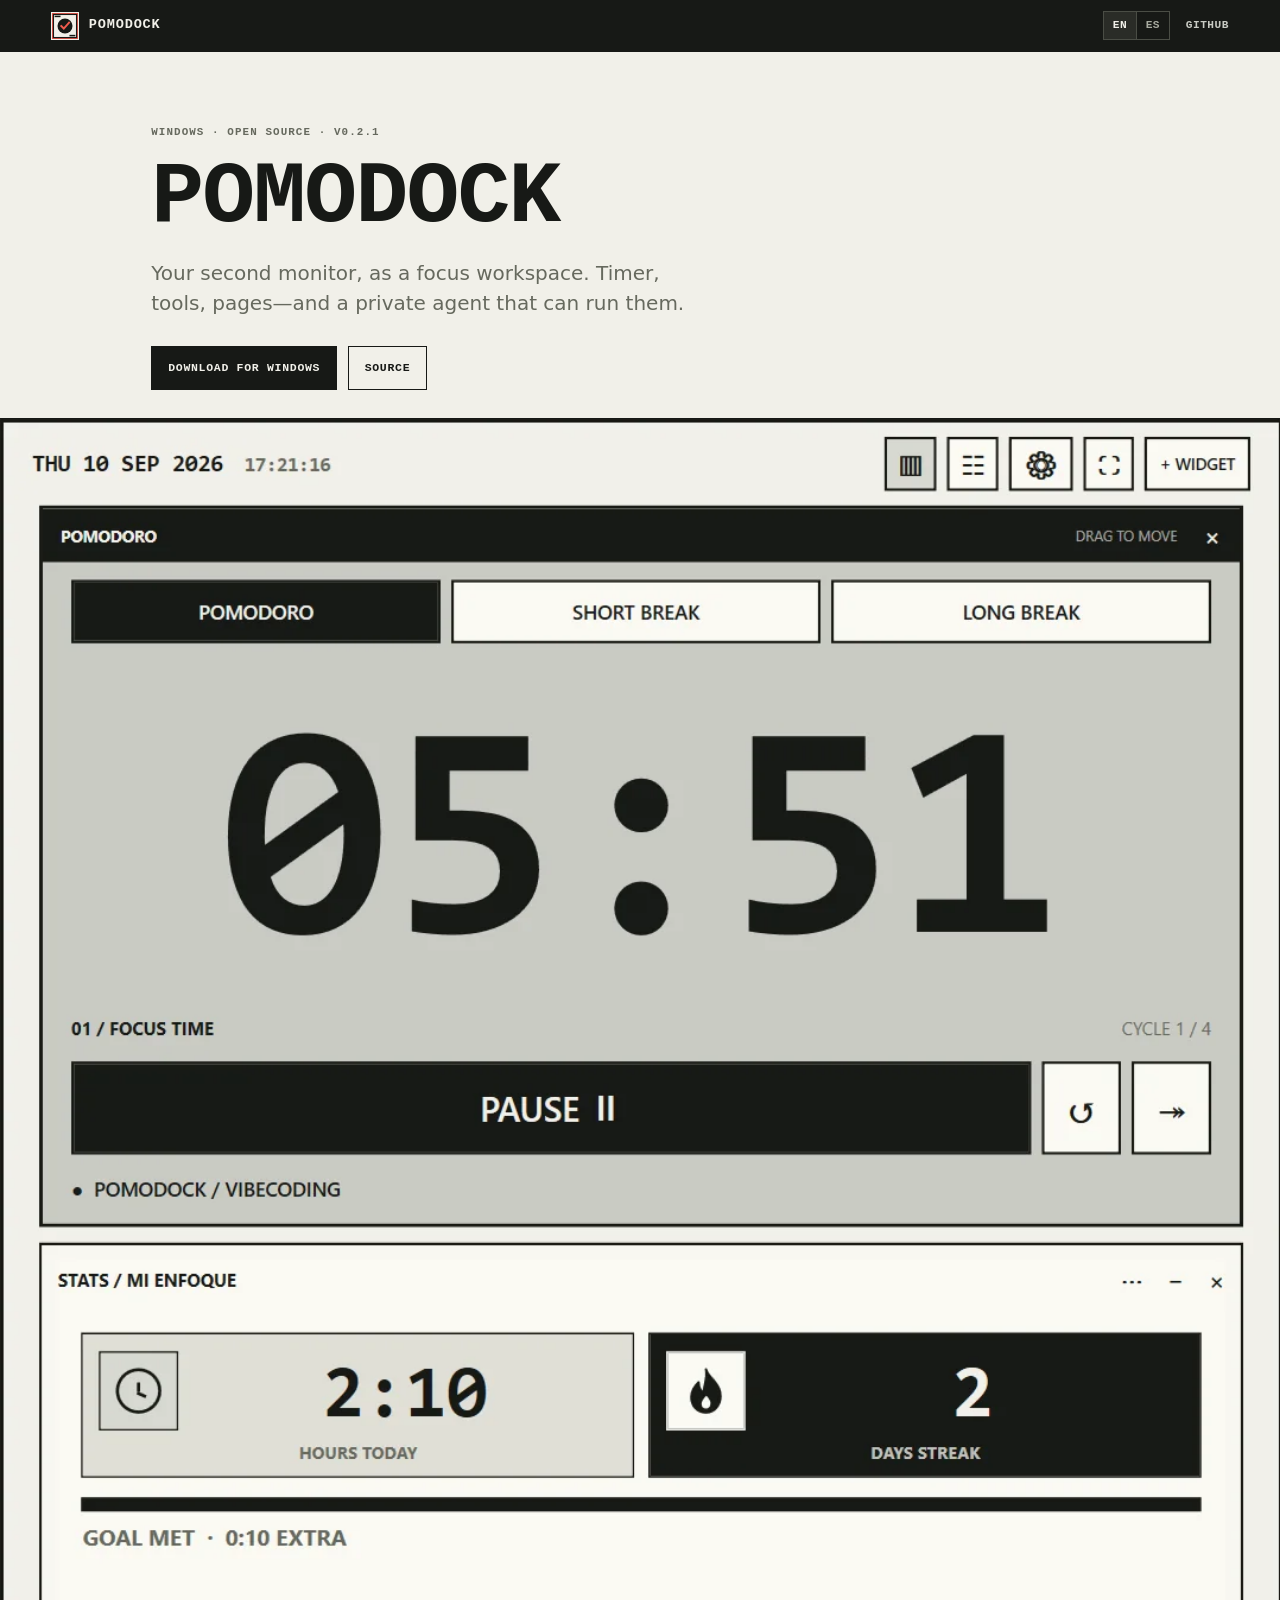
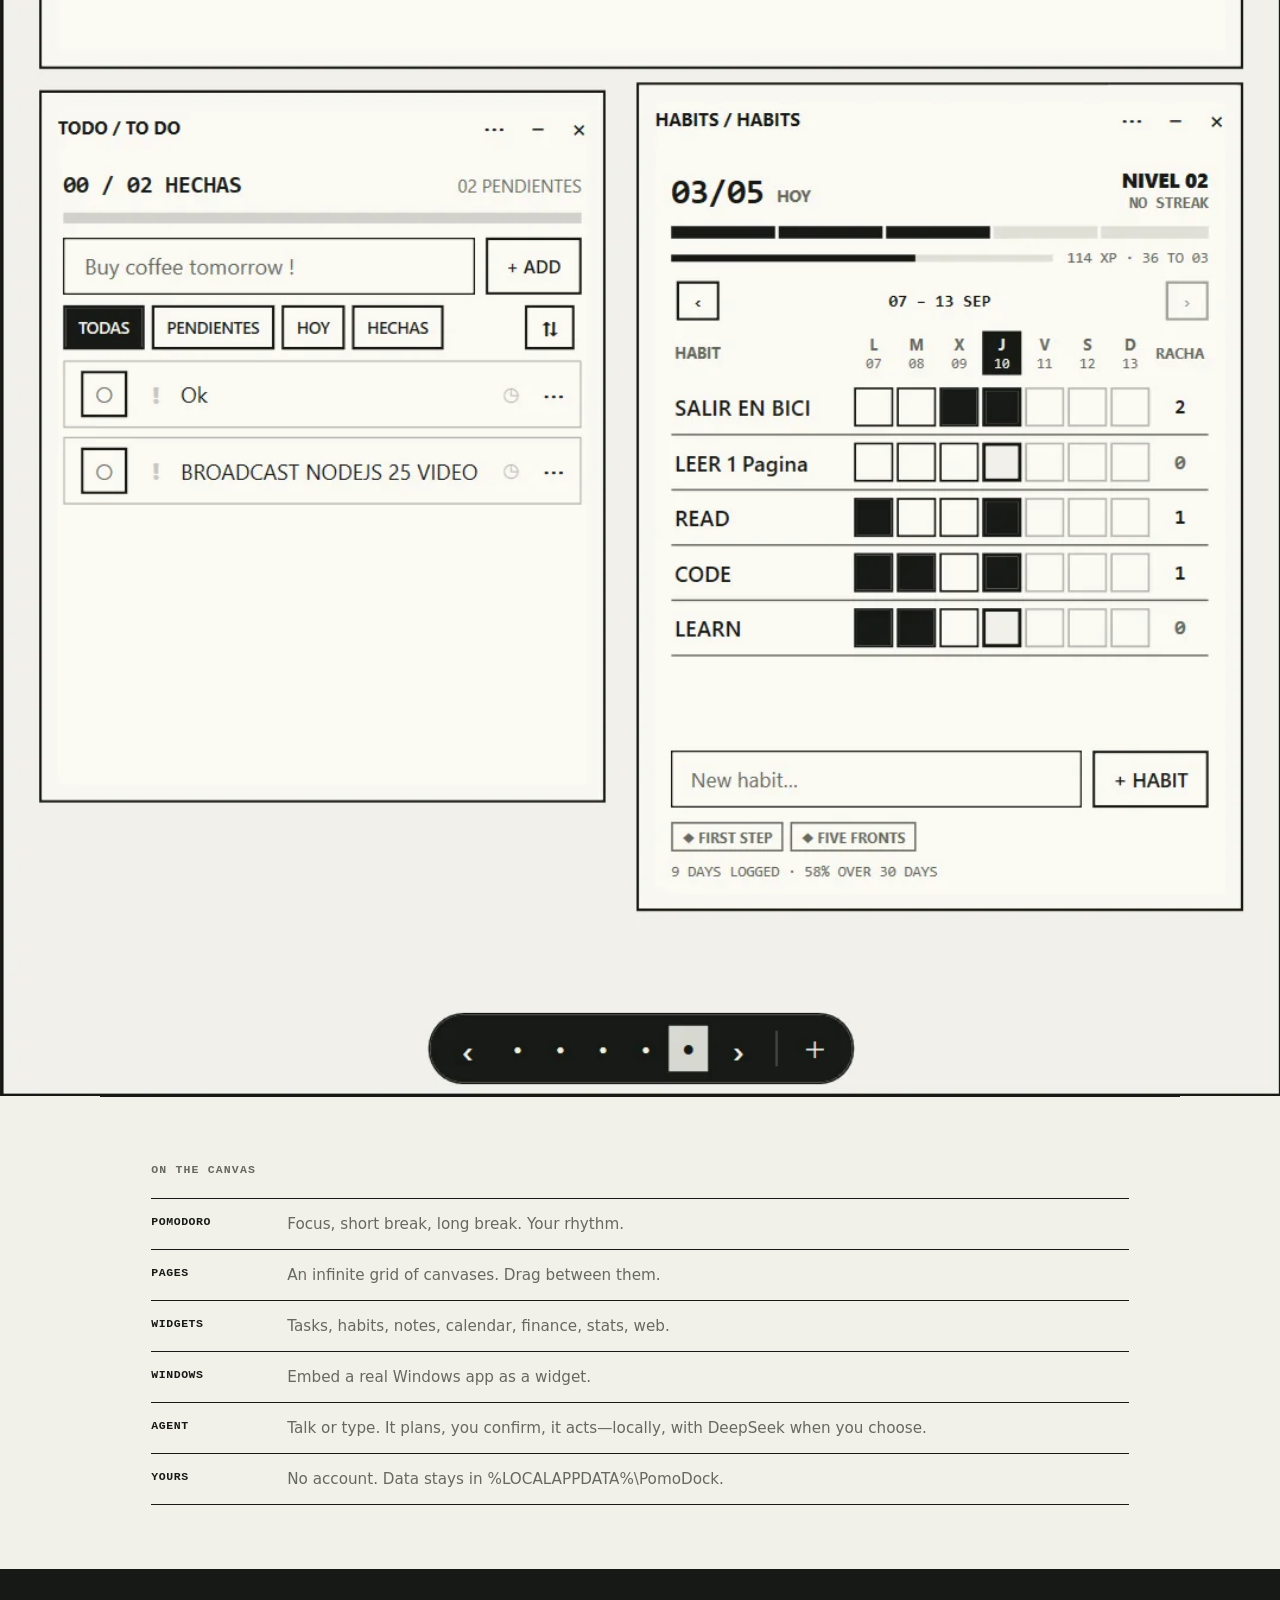
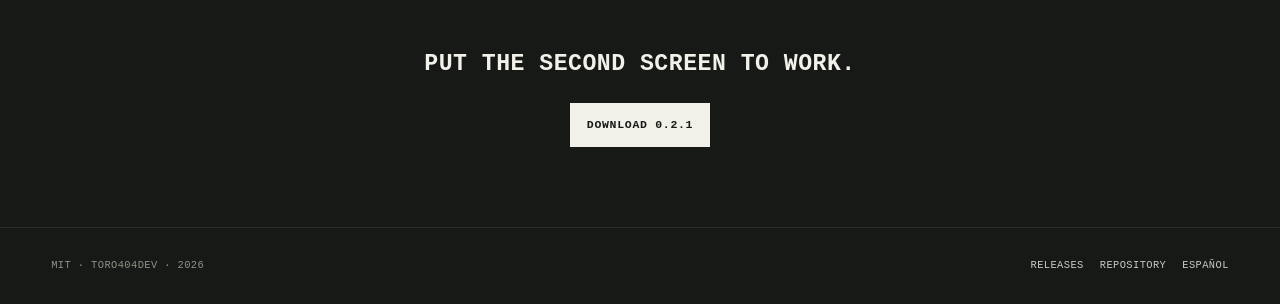
==== commit 3b6df9b8: "Ship PomoDock 0.2.1: DeepSeek agent tools, page home/rename, lean landing. Replace the crowded marke" ====
--- a/website/en/index.html
+++ b/website/en/index.html
@@ -1,32 +1,30 @@
 <!doctype html>
-<html lang="en" class="no-js">
+<html lang="en">
 <head>
   <meta charset="utf-8">
   <meta name="viewport" content="width=device-width, initial-scale=1">
-  <title>PomoDock: Vertical Monitor Productivity Workspace for Windows</title>
-  <meta name="description" content="Turn a vertical second monitor into a Windows productivity workspace with Pomodoro, tasks, habits, notes, calendar, focus reports, Pomofocus import, and real apps as widgets.">
+  <title>PomoDock — Second-monitor focus workspace for Windows</title>
+  <meta name="description" content="Open-source Windows workspace for a vertical second monitor: Pomodoro, tasks, habits, notes, calendar, finance, and a private agent. Local-first. MIT.">
   <meta name="theme-color" content="#171916">
   <meta name="robots" content="index, follow">
-  <!-- Replace YOUR-DOMAIN.example when the production domain is connected. -->
-  <link rel="canonical" href="https://YOUR-DOMAIN.example/en/">
-  <link rel="alternate" hreflang="en" href="https://YOUR-DOMAIN.example/en/">
-  <link rel="alternate" hreflang="es" href="https://YOUR-DOMAIN.example/es/">
-  <link rel="alternate" hreflang="x-default" href="https://YOUR-DOMAIN.example/">
+  <link rel="canonical" href="https://pomodock.com/en/">
+  <link rel="alternate" hreflang="en" href="https://pomodock.com/en/">
+  <link rel="alternate" hreflang="es" href="https://pomodock.com/es/">
+  <link rel="alternate" hreflang="x-default" href="https://pomodock.com/">
   <meta property="og:type" content="website">
   <meta property="og:site_name" content="PomoDock">
-  <meta property="og:title" content="PomoDock — Make your second monitor count">
-  <meta property="og:description" content="An open-source productivity workspace designed for vertical secondary monitors. Native focus tools plus your real apps and websites as widgets.">
-  <meta property="og:url" content="https://YOUR-DOMAIN.example/en/">
+  <meta property="og:title" content="PomoDock">
+  <meta property="og:description" content="Turn your second monitor into a focus workspace. Windows. Local-first. Open source.">
+  <meta property="og:url" content="https://pomodock.com/en/">
   <meta property="og:locale" content="en_US">
   <meta property="og:locale:alternate" content="es_ES">
-  <meta property="og:image" content="https://YOUR-DOMAIN.example/assets/screenshot-hero.webp">
-  <meta property="og:image:alt" content="PomoDock running as a productivity workspace on a vertical monitor">
+  <meta property="og:image" content="https://pomodock.com/assets/screenshot-hero.webp">
+  <meta property="og:image:alt" content="PomoDock workspace on a vertical monitor">
   <meta name="twitter:card" content="summary_large_image">
-  <meta name="twitter:title" content="PomoDock — Make your second monitor count">
-  <meta name="twitter:description" content="Pomodoro, tasks, habits, notes, calendar, stats, and real Windows apps—together on your second monitor.">
-  <meta name="twitter:image" content="https://YOUR-DOMAIN.example/assets/screenshot-hero.webp">
+  <meta name="twitter:title" content="PomoDock">
+  <meta name="twitter:description" content="Second-monitor focus workspace for Windows.">
+  <meta name="twitter:image" content="https://pomodock.com/assets/screenshot-hero.webp">
   <link rel="icon" href="../assets/pomodock-mark.svg" type="image/svg+xml">
-  <script>document.documentElement.classList.replace('no-js', 'js');</script>
   <link rel="stylesheet" href="../style.css">
   <script src="../script.js" defer></script>
   <script type="application/ld+json">
@@ -34,15 +32,15 @@
     "@context": "https://schema.org",
     "@type": "SoftwareApplication",
     "name": "PomoDock",
-    "description": "An open-source productivity workspace for vertical secondary monitors with native focus tools and Windows apps as widgets.",
+    "description": "Open-source Windows focus workspace for a vertical second monitor.",
     "applicationCategory": "DesktopEnhancementApplication",
     "operatingSystem": "Windows x64",
-    "softwareVersion": "0.1.0",
-    "url": "https://YOUR-DOMAIN.example/en/",
-    "downloadUrl": "https://github.com/TORO404DEV/focus-dock/releases/download/v0.1.0/PomoDock-Setup-0.1.0.exe",
+    "softwareVersion": "0.2.1",
+    "url": "https://pomodock.com/en/",
+    "downloadUrl": "https://github.com/TORO404DEV/focus-dock/releases/download/v0.2.1/PomoDock-Setup-0.2.1.exe",
     "codeRepository": "https://github.com/TORO404DEV/focus-dock",
     "license": "https://github.com/TORO404DEV/focus-dock/blob/main/LICENSE",
-    "image": "https://YOUR-DOMAIN.example/assets/screenshot-hero.webp",
+    "image": "https://pomodock.com/assets/screenshot-hero.webp",
     "offers": { "@type": "Offer", "price": "0", "priceCurrency": "USD" }
   }
   </script>
@@ -50,266 +48,60 @@
 <body>
   <a class="skip-link" href="#main">Skip to content</a>
 
-  <header class="site-header" data-header>
-    <a class="brand" href="#top" aria-label="PomoDock home">
-      <img src="../assets/pomodock-mark.svg" width="34" height="34" alt="">
-      <span>POMODOCK</span>
+  <header class="topbar">
+    <a class="brand" href="#top">
+      <img src="../assets/pomodock-mark.svg" width="28" height="28" alt="">
+      <span>PomoDock</span>
     </a>
-    <button class="nav-toggle" type="button" aria-expanded="false" aria-controls="site-nav" data-nav-toggle>
-      <span class="sr-only">Open navigation</span>
-      <span></span><span></span>
-    </button>
-    <nav class="site-nav" id="site-nav" aria-label="Primary navigation" data-nav>
-      <a href="#windows">Any window</a>
-      <a href="#widgets">Widgets</a>
-      <a href="#history">Import</a>
-      <a href="#open-source">Open source</a>
-    </nav>
-    <nav class="language-switcher" aria-label="Language">
+    <div class="topbar-spacer"></div>
+    <nav class="lang" aria-label="Language">
       <a class="is-active" href="./" lang="en" hreflang="en" aria-current="page" data-language="en">EN</a>
       <a href="../es/" lang="es" hreflang="es" data-language="es">ES</a>
     </nav>
-    <a class="header-github" href="https://github.com/TORO404DEV/focus-dock" target="_blank" rel="noreferrer">GITHUB ↗</a>
+    <a class="top-link" href="https://github.com/TORO404DEV/focus-dock" target="_blank" rel="noreferrer">GitHub</a>
   </header>
 
   <main id="main">
     <section class="hero" id="top">
-      <div class="hero-copy" data-reveal>
-        <p class="eyebrow"><span class="status-dot"></span> WINDOWS · OPEN SOURCE · v0.1.0</p>
-        <h1>Your second monitor,<br><em>turned into a focus workspace.</em></h1>
-        <p class="hero-lede">Pomodoro, tasks, habits, notes, calendar and stats—plus your real apps and websites as widgets. Built for the vertical screen beside your work.</p>
-        <div class="cta-row">
-          <a class="button button-primary" href="https://github.com/TORO404DEV/focus-dock/releases/download/v0.1.0/PomoDock-Setup-0.1.0.exe">Download PomoDock <span>↓</span></a>
-          <a class="button button-secondary" href="https://github.com/TORO404DEV/focus-dock" target="_blank" rel="noreferrer">View on GitHub ↗</a>
-          <a class="text-link" href="#open-source">Support the project →</a>
+      <div class="hero-copy">
+        <p class="eyebrow">Windows · Open source · v0.2.1</p>
+        <h1 class="hero-brand">PomoDock</h1>
+        <p class="hero-line">Your second monitor, as a focus workspace. Timer, tools, pages—and a private agent that can run them.</p>
+        <div class="hero-actions">
+          <a class="button button-primary" href="https://github.com/TORO404DEV/focus-dock/releases/download/v0.2.1/PomoDock-Setup-0.2.1.exe">Download for Windows</a>
+          <a class="button button-ghost" href="https://github.com/TORO404DEV/focus-dock" target="_blank" rel="noreferrer">Source</a>
         </div>
-        <ul class="hero-facts" aria-label="PomoDock facts">
-          <li>FREE + MIT</li>
-          <li>NO ACCOUNT</li>
-          <li>LOCAL-FIRST</li>
-        </ul>
       </div>
-
-      <div class="hero-stage" data-reveal>
-        <div class="monitor-rig" aria-hidden="true">
-          <span class="monitor-label">SECOND DISPLAY / LIVE WORKSPACE</span>
-          <span class="monitor-light"></span>
-        </div>
-        <figure class="media-frame media-frame-vertical hero-media" data-media-frame>
-          <div class="frame-bar"><span>POMODOCK / DESKTOP EDITION</span><span>● LIVE</span></div>
-          <img src="../assets/screenshot-hero.webp" data-gif="../assets/hero.gif" width="1078" height="1918" alt="PomoDock vertical monitor productivity workspace with Pomodoro, focus stats, tasks, habits and page navigation" fetchpriority="high">
-          <figcaption>One vertical monitor. Your complete focus system.</figcaption>
-        </figure>
+      <div class="hero-visual" aria-hidden="false">
+        <img src="../assets/screenshot-hero.webp" width="1078" height="1918" alt="PomoDock on a vertical second monitor: Pomodoro, stats, tasks and habits on one page" fetchpriority="high">
       </div>
     </section>
 
-    <section class="manifesto ruled-section" aria-labelledby="useful-title">
-      <div class="section-number">01 / WHY</div>
-      <div data-reveal>
-        <p class="kicker">THE SCREEN BESIDE THE SCREEN</p>
-        <h2 id="useful-title">Your second monitor,<br>finally useful.</h2>
-      </div>
-      <div class="manifesto-copy" data-reveal>
-        <p>Your main monitor is for the work.</p>
-        <p>Your vertical monitor can hold everything around it.</p>
-      </div>
-      <div class="screen-roles" data-reveal>
-        <article>
-          <span>01</span>
-          <strong>MAIN MONITOR</strong>
-          <p>Editor, document, course—the thing that needs your attention.</p>
-        </article>
-        <div class="role-arrow" aria-hidden="true">→</div>
-        <article class="screen-role-active">
-          <span>02</span>
-          <strong>SECOND MONITOR</strong>
-          <p>Timer, context, routine and tools—always in sight.</p>
-        </article>
-      </div>
+    <section class="strip" aria-labelledby="kit-title">
+      <h2 id="kit-title">On the canvas</h2>
+      <ul class="kit">
+        <li><strong>Pomodoro</strong><span>Focus, short break, long break. Your rhythm.</span></li>
+        <li><strong>Pages</strong><span>An infinite grid of canvases. Drag between them.</span></li>
+        <li><strong>Widgets</strong><span>Tasks, habits, notes, calendar, finance, stats, web.</span></li>
+        <li><strong>Windows</strong><span>Embed a real Windows app as a widget.</span></li>
+        <li><strong>Agent</strong><span>Talk or type. It plans, you confirm, it acts—locally, with DeepSeek when you choose.</span></li>
+        <li><strong>Yours</strong><span>No account. Data stays in %LOCALAPPDATA%\PomoDock.</span></li>
+      </ul>
     </section>
 
-    <section class="window-feature ink-section" id="windows" aria-labelledby="windows-title">
-      <div class="section-number">02 / THE KILLER FEATURE</div>
-      <div class="window-copy" data-reveal>
-        <p class="kicker kicker-accent">NATIVE WINDOWS · HTTPS PANELS</p>
-        <h2 id="windows-title">Any window can<br>become a widget.</h2>
-        <p class="section-lede">Pick an open Windows app. Place the real, interactive window inside PomoDock. Move it, resize it, overlap it, or release it back to the desktop.</p>
-        <p class="feature-claim">Your apps. Your workspace. One screen.</p>
-        <ul class="tag-list" aria-label="Examples of apps and content that can be embedded">
-          <li>Telegram</li><li>Spotify</li><li>Browsers</li><li>Dashboards</li><li>Documentation</li><li>Other Windows apps</li>
-        </ul>
-        <p class="compat-note">Window compatibility depends on each app's permission and DPI mode.</p>
-      </div>
-      <figure class="media-frame media-frame-dark embedding-media" data-media-frame data-reveal>
-        <div class="frame-bar"><span>ADD WIDGET / WINDOW OF ANOTHER APP</span><span>01</span></div>
-        <img src="../assets/screenshot-embedding.webp" data-gif="../assets/embedding.gif" width="672" height="1197" alt="PomoDock widget launcher for embedding a Windows app or HTTPS web page" loading="lazy">
-        <figcaption>Choose an open window. It becomes a movable, resizable widget.</figcaption>
-      </figure>
-    </section>
-
-    <section class="widgets ruled-section" id="widgets" aria-labelledby="widgets-title">
-      <div class="section-number">03 / NATIVE TOOLS</div>
-      <header class="section-heading" data-reveal>
-        <p class="kicker">EVERYTHING AROUND THE WORK</p>
-        <h2 id="widgets-title">Build the workspace<br>your brain expects.</h2>
-        <p>Every widget moves, resizes and persists on your canvas.</p>
-      </header>
-      <div class="widget-grid">
-        <article class="widget-card widget-card-wide" data-reveal><span class="widget-icon">◷</span><div><h3>Pomodoro</h3><p>Focus, short break and long break. Your rhythm, your cycle.</p></div><b>25:00</b></article>
-        <article class="widget-card" data-reveal><span class="widget-icon">☑</span><h3>To Do</h3><p>Priorities, dates, recurrence and reminders.</p></article>
-        <article class="widget-card" data-reveal><span class="widget-icon">↻</span><h3>Habits</h3><p>Targets, streaks, XP, levels and heat maps.</p></article>
-        <article class="widget-card" data-reveal><span class="widget-icon">✎</span><h3>Notes</h3><p>Rich text, lists, checklists and searchable history.</p></article>
-        <article class="widget-card widget-card-tall" data-reveal><span class="widget-icon">▦</span><h3>Calendar</h3><p>Month, week and agenda views with repeating events.</p><img src="../assets/screenshot-calendar.webp" width="1078" height="1918" alt="PomoDock calendar showing a month and upcoming agenda" loading="lazy"></article>
-        <article class="widget-card" data-reveal><span class="widget-icon">◒</span><h3>Focus Stats</h3><p>Today, goals, streaks and the week at a glance.</p></article>
-        <article class="widget-card widget-card-wide" data-reveal><span class="widget-icon">☷</span><div><h3>Tasks &amp; Projects</h3><p>Estimates, progress, reusable tasks and one-click focus.</p></div><span class="micro-ui">PROJECT → TASK → FOCUS</span></article>
-        <article class="widget-card" data-reveal><span class="widget-icon">◎</span><h3>Web Panels</h3><p>Any HTTPS page in an isolated WebView2 profile.</p></article>
-        <article class="widget-card widget-card-invert" data-reveal><span class="widget-icon">▣</span><h3>Embedded Apps</h3><p>Real desktop windows, living beside native widgets.</p></article>
-      </div>
-    </section>
-
-    <section class="workflows" id="workflows" aria-labelledby="workflow-title">
-      <div class="section-number">04 / IN PRACTICE</div>
-      <header class="section-heading" data-reveal>
-        <p class="kicker">A PERMANENT DASHBOARD BESIDE THE WORK</p>
-        <h2 id="workflow-title">One monitor works.<br>The other keeps you moving.</h2>
-      </header>
-      <div class="workflow-layout">
-        <div class="workflow-tabs" role="tablist" aria-label="PomoDock workspace examples" data-tabs>
-          <button type="button" role="tab" id="tab-coding" aria-selected="true" aria-controls="panel-coding" data-tab="coding"><span>01</span><strong>CODING</strong><small>IDE + execution context</small></button>
-          <button type="button" role="tab" id="tab-study" aria-selected="false" aria-controls="panel-study" data-tab="study"><span>02</span><strong>STUDY</strong><small>Material + learning system</small></button>
-          <button type="button" role="tab" id="tab-deep" aria-selected="false" aria-controls="panel-deep" data-tab="deep"><span>03</span><strong>DEEP WORK</strong><small>Project + visible progress</small></button>
-        </div>
-        <div class="workflow-panels" data-reveal>
-          <article role="tabpanel" id="panel-coding" aria-labelledby="tab-coding" data-panel="coding">
-            <p><span>MAIN</span> IDE</p><p><span>SECOND</span> Pomodoro · tasks · browser · notes</p>
-          </article>
-          <article role="tabpanel" id="panel-study" aria-labelledby="tab-study" data-panel="study" hidden>
-            <p><span>MAIN</span> Course or book</p><p><span>SECOND</span> Timer · notes · habits · calendar</p>
-          </article>
-          <article role="tabpanel" id="panel-deep" aria-labelledby="tab-deep" data-panel="deep" hidden>
-            <p><span>MAIN</span> The project</p><p><span>SECOND</span> Timer · today's tasks · focus statistics</p>
-          </article>
-          <figure class="media-frame productivity-media" data-media-frame>
-            <div class="frame-bar"><span>WORKSPACE PAGES / HORIZONTAL CANVAS</span><span>DRAG →</span></div>
-            <img src="../assets/screenshot-productivity.webp" data-gif="../assets/productivity.gif" width="1350" height="1410" alt="PomoDock canvas transitioning smoothly between workspace pages" loading="lazy">
-            <figcaption>Arrange multiple pages and move between them like a desktop launcher.</figcaption>
-          </figure>
-        </div>
-      </div>
-    </section>
-
-    <section class="history ruled-section" id="history" aria-labelledby="history-title">
-      <div class="section-number">05 / YOUR HISTORY</div>
-      <div class="history-copy" data-reveal>
-        <p class="kicker">IMPORT POMOFOCUS HISTORY · CSV + TSV</p>
-        <h2 id="history-title">Move from Pomofocus<br>without starting over.</h2>
-        <p>Export your Pomofocus report and import the CSV or TSV file directly into PomoDock. The built-in Pomofocus importer turns past focus sessions into native reports, projects, tasks, streaks and rank.</p>
-        <ul class="check-list">
-          <li>Sessions feed reports, projects, tasks, streaks and rank.</li>
-          <li>Re-imports deduplicate stable records.</li>
-          <li>A database safety copy is created before every import.</li>
-        </ul>
-      </div>
-      <figure class="report-shot" data-reveal>
-        <img src="../assets/screenshot-report.webp" width="1078" height="1918" alt="Pomofocus history imported into PomoDock focus reports with total time, streak and productive hours" loading="lazy">
-        <figcaption>Real focus history. Native reports. No reset to zero.</figcaption>
-      </figure>
-    </section>
-
-    <section class="ownership ink-section" id="open-source" aria-labelledby="ownership-title">
-      <div class="section-number">06 / OWNERSHIP</div>
-      <div data-reveal>
-        <p class="kicker kicker-accent">NO ACCOUNT · NO POMODOCK SERVER</p>
-        <h2 id="ownership-title">Free. Open source.<br>Your data.</h2>
-      </div>
-      <div class="ownership-grid" data-reveal>
-        <article><strong>MIT</strong><p>Read the code. Build it yourself. Change it.</p></article>
-        <article><strong>LOCAL</strong><p>Focus history and state live in SQLite on your machine.</p></article>
-        <article><strong>YOURS</strong><p>Export CSV. Back up JSON. Keep ownership of your workspace.</p></article>
-      </div>
-      <div class="code-line" aria-label="PomoDock local data path"><span>DATA_PATH</span><code>%LOCALAPPDATA%\PomoDock</code><i>● LOCAL</i></div>
-      <a class="button button-light" href="https://github.com/TORO404DEV/focus-dock" target="_blank" rel="noreferrer">Read the source ↗</a>
-    </section>
-
-    <section class="comparison ruled-section" aria-labelledby="comparison-title">
-      <div class="section-number">07 / WHY POMODOCK</div>
-      <header class="section-heading" data-reveal>
-        <p class="kicker">PUT PRODUCTIVITY WHERE IT BELONGS</p>
-        <h2 id="comparison-title">Stop making your focus tools<br>compete with your focus.</h2>
-      </header>
-      <div class="comparison-grid" data-reveal>
-        <article>
-          <h3>TRADITIONAL PRODUCTIVITY APP</h3>
-          <ul><li>Lives on your main screen</li><li>Competes with the work</li><li>Usually solves one function</li></ul>
-        </article>
-        <article class="comparison-active">
-          <h3>POMODOCK</h3>
-          <ul><li>Designed for the second screen</li><li>Multiple persistent widgets</li><li>Native tools + real apps</li><li>Open source + local-first</li></ul>
-        </article>
-      </div>
-    </section>
-
-    <section class="answers ruled-section" aria-labelledby="answers-title">
-      <div class="section-number">08 / QUICK ANSWERS</div>
-      <header class="section-heading" data-reveal>
-        <p class="kicker">BEFORE YOU DOCK</p>
-        <h2 id="answers-title">The useful details,<br>without the fine print.</h2>
-      </header>
-      <div class="answer-grid" data-reveal>
-        <details open>
-          <summary>Can I import my Pomofocus history?</summary>
-          <p>Yes. Export the report from Pomofocus, then import its CSV or TSV file. PomoDock maps those sessions into its native history and reports.</p>
-        </details>
-        <details>
-          <summary>What can I put on a vertical second monitor?</summary>
-          <p>Native widgets such as the Pomodoro timer, tasks, habits, notes, calendar and focus stats, plus open Windows apps and HTTPS web panels.</p>
-        </details>
-        <details>
-          <summary>Does PomoDock need an account?</summary>
-          <p>No. PomoDock stores its workspace and focus data locally in SQLite and supports CSV export and JSON backup.</p>
-        </details>
-        <details>
-          <summary>Is PomoDock free and open source?</summary>
-          <p>Yes. The source is public under the MIT License, and the Windows installer is free to download.</p>
-        </details>
-      </div>
-    </section>
-
-    <section class="community" aria-labelledby="community-title">
-      <div class="community-mark" aria-hidden="true">★</div>
-      <div data-reveal>
-        <p class="kicker">BUILT IN THE OPEN</p>
-        <h2 id="community-title">PomoDock gets better<br>where everyone can see it.</h2>
-        <p>There is no donation program today. A GitHub star, a useful bug report or a focused contribution directly helps the project.</p>
-        <div class="cta-row">
-          <a class="button button-primary" href="https://github.com/TORO404DEV/focus-dock" target="_blank" rel="noreferrer">★ Star on GitHub</a>
-          <a class="button button-secondary" href="https://github.com/TORO404DEV/focus-dock/pulls" target="_blank" rel="noreferrer">Contribute ↗</a>
-          <a class="text-link" href="https://github.com/TORO404DEV/focus-dock/issues" target="_blank" rel="noreferrer">Report a bug →</a>
-        </div>
-      </div>
-    </section>
-
-    <section class="final-cta ink-section" aria-labelledby="final-title">
-      <p class="kicker kicker-accent">YOUR UNUSED SCREEN IS READY</p>
-      <h2 id="final-title">Make your second<br>monitor count.</h2>
-      <div class="cta-row">
-        <a class="button button-accent" href="https://github.com/TORO404DEV/focus-dock/releases/download/v0.1.0/PomoDock-Setup-0.1.0.exe">Download PomoDock ↓</a>
-        <a class="button button-outline-light" href="https://github.com/TORO404DEV/focus-dock" target="_blank" rel="noreferrer">View on GitHub ↗</a>
-      </div>
-      <p class="closing-line">Built for people who refuse to let their second monitor go to waste.</p>
+    <section class="cta">
+      <p>Put the second screen to work.</p>
+      <a class="button button-primary" href="https://github.com/TORO404DEV/focus-dock/releases/download/v0.2.1/PomoDock-Setup-0.2.1.exe">Download 0.2.1</a>
     </section>
   </main>
 
   <footer class="site-footer">
-    <a class="brand" href="#top"><img src="../assets/pomodock-mark.svg" width="30" height="30" alt=""><span>POMODOCK</span></a>
-    <p>Windows x64 · MIT License · Local-first</p>
-    <nav aria-label="Footer navigation">
-      <a href="https://github.com/TORO404DEV/focus-dock/releases/tag/v0.1.0">Release</a>
-      <a href="https://github.com/TORO404DEV/focus-dock">Source</a>
-      <a href="https://github.com/TORO404DEV/focus-dock/issues">Issues</a>
-      <a href="https://github.com/TORO404DEV/focus-dock/blob/main/LICENSE">License</a>
+    <p>MIT · TORO404DEV · 2026</p>
+    <nav aria-label="Footer">
+      <a href="https://github.com/TORO404DEV/focus-dock/releases">Releases</a>
+      <a href="https://github.com/TORO404DEV/focus-dock">Repository</a>
+      <a href="../es/" lang="es" hreflang="es" data-language="es">Español</a>
     </nav>
-    <p>© <span data-year>2026</span> TORO404DEV</p>
   </footer>
 </body>
 </html>
--- a/website/style.css
+++ b/website/style.css
@@ -1,289 +1,294 @@
 :root {
+  --paper: #f1f0e9;
+  --surface: #faf9f3;
+  --raised: #e0dfd6;
   --ink: #171916;
-  --paper: #f4f2e9;
-  --paper-2: #e5e4dc;
-  --muted: #686b62;
-  --line: #b8b9b1;
-  --accent: #f15b4e;
-  --signal: #c9ff4a;
-  --max: 1240px;
-  --pad: clamp(1.25rem, 4vw, 4rem);
-  --display: Impact, Haettenschweiler, "Arial Narrow Bold", "Arial Black", sans-serif;
-  --sans: Inter, ui-sans-serif, system-ui, -apple-system, BlinkMacSystemFont, "Segoe UI", sans-serif;
-  --mono: "Cascadia Mono", "SFMono-Regular", Consolas, "Liberation Mono", monospace;
+  --muted: #66695e;
+  --line: #171916;
+  --accent: #d7d9d1;
+  --pad: clamp(1.25rem, 4vw, 3.5rem);
+  --max: 1080px;
+  --mono: Consolas, "Cascadia Mono", "SFMono-Regular", ui-monospace, monospace;
+  --sans: "Segoe UI", ui-sans-serif, system-ui, sans-serif;
 }
 
 *, *::before, *::after { box-sizing: border-box; }
-html { scroll-behavior: smooth; scroll-padding-top: 5.5rem; }
-body { margin: 0; color: var(--ink); background: var(--paper); font-family: var(--sans); line-height: 1.5; overflow-x: hidden; }
-body::before { content: ""; position: fixed; inset: 0; z-index: -1; opacity: .045; pointer-events: none; background-image: url("data:image/svg+xml,%3Csvg viewBox='0 0 160 160' xmlns='http://www.w3.org/2000/svg'%3E%3Cfilter id='n'%3E%3CfeTurbulence type='fractalNoise' baseFrequency='.8' numOctaves='3' stitchTiles='stitch'/%3E%3C/filter%3E%3Crect width='100%25' height='100%25' filter='url(%23n)' opacity='.4'/%3E%3C/svg%3E"); }
-img { display: block; max-width: 100%; }
-[hidden] { display: none !important; }
+html { scroll-behavior: smooth; }
+body {
+  margin: 0;
+  color: var(--ink);
+  background: var(--paper);
+  font-family: var(--sans);
+  font-size: 1rem;
+  line-height: 1.5;
+}
+img { display: block; max-width: 100%; height: auto; }
 a { color: inherit; }
-button, a { -webkit-tap-highlight-color: transparent; }
-button { font: inherit; }
-code { font-family: var(--mono); }
-::selection { color: var(--ink); background: var(--signal); }
-
-.skip-link { position: fixed; top: .75rem; left: .75rem; z-index: 100; padding: .75rem 1rem; background: var(--signal); border: 2px solid var(--ink); transform: translateY(-160%); }
-.skip-link:focus { transform: translateY(0); }
-.sr-only { position: absolute; width: 1px; height: 1px; padding: 0; margin: -1px; overflow: hidden; clip: rect(0, 0, 0, 0); white-space: nowrap; border: 0; }
-
-.site-header { position: sticky; top: 0; z-index: 50; min-height: 72px; display: grid; grid-template-columns: auto 1fr auto auto; align-items: center; gap: clamp(.75rem, 2vw, 2rem); padding: .8rem max(var(--pad), calc((100vw - var(--max)) / 2)); border-bottom: 2px solid var(--ink); background: rgba(244, 242, 233, .96); backdrop-filter: blur(12px); }
-.brand { display: inline-flex; align-items: center; gap: .75rem; text-decoration: none; font-family: var(--display); font-size: 1.15rem; letter-spacing: .03em; }
-.brand img { border: 1px solid var(--ink); }
-.site-nav { justify-self: center; display: flex; align-items: center; gap: clamp(1rem, 2.5vw, 2.5rem); }
-.site-nav a, .header-github { position: relative; text-decoration: none; font-family: var(--mono); font-size: .76rem; font-weight: 700; text-transform: uppercase; }
-.site-nav a::after { content: ""; position: absolute; left: 0; right: 100%; bottom: -.35rem; height: 2px; background: var(--accent); transition: right .2s ease; }
-.site-nav a:hover::after, .site-nav a:focus-visible::after { right: 0; }
-.header-github { padding: .6rem .8rem; border: 1px solid var(--ink); }
-.language-switcher { display: flex; border: 1px solid var(--ink); font-family: var(--mono); font-size: .7rem; font-weight: 800; }
-.language-switcher a { min-width: 2.2rem; padding: .45rem .5rem; text-align: center; text-decoration: none; }
-.language-switcher a + a { border-left: 1px solid var(--ink); }
-.language-switcher a:hover, .language-switcher a:focus-visible, .language-switcher .is-active { color: var(--paper); background: var(--ink); }
-.nav-toggle { display: none; border: 0; background: none; }
-
-main > section { width: min(100%, 1440px); margin-inline: auto; }
-.hero { min-height: calc(100svh - 72px); display: grid; grid-template-columns: minmax(0, 1.15fr) minmax(360px, .72fr); gap: clamp(2rem, 4vw, 4.5rem); align-items: center; padding: clamp(3rem, 5vw, 5rem) var(--pad); border-bottom: 2px solid var(--ink); }
-.eyebrow, .kicker, .section-number { font-family: var(--mono); font-size: .76rem; font-weight: 700; letter-spacing: .08em; text-transform: uppercase; }
-.eyebrow { display: flex; align-items: center; gap: .65rem; margin: 0 0 1.5rem; }
-.status-dot { width: .7rem; height: .7rem; background: var(--signal); border: 1px solid var(--ink); box-shadow: 3px 3px 0 var(--ink); }
-h1, h2 { margin: 0; font-family: var(--display); font-weight: 900; line-height: .9; letter-spacing: -.025em; text-transform: uppercase; }
-h1 { max-width: 860px; font-size: clamp(4rem, 5.8vw, 7.2rem); }
-h1 em { color: var(--accent); font-style: normal; }
-h2 { font-size: clamp(3.25rem, 7vw, 7rem); }
-h3 { margin: 0; font-size: 1rem; text-transform: uppercase; }
-.hero-lede { max-width: 700px; margin: 1.5rem 0; color: var(--muted); font-size: clamp(1.05rem, 1.45vw, 1.28rem); }
-.cta-row { display: flex; flex-wrap: wrap; align-items: center; gap: .75rem; }
-.button { min-height: 50px; display: inline-flex; align-items: center; justify-content: center; gap: 1.5rem; padding: .8rem 1rem; border: 2px solid var(--ink); text-decoration: none; font-family: var(--mono); font-size: .82rem; font-weight: 800; text-transform: uppercase; transition: transform .18s ease, box-shadow .18s ease, background .18s ease; }
-.button:hover, .button:focus-visible { transform: translate(-3px, -3px); box-shadow: 4px 4px 0 var(--ink); }
-.button-primary { color: var(--paper); background: var(--ink); }
-.button-secondary { background: transparent; }
-.button-light { color: var(--ink); background: var(--paper); border-color: var(--paper); }
-.button-accent { color: var(--ink); background: var(--signal); border-color: var(--signal); }
-.button-outline-light { color: var(--paper); border-color: var(--paper); }
-.button-outline-light:hover, .button-outline-light:focus-visible { box-shadow: 4px 4px 0 var(--signal); }
-.text-link { padding: .7rem .3rem; font-family: var(--mono); font-size: .8rem; font-weight: 800; text-transform: uppercase; text-underline-offset: .3rem; }
-.hero-facts { display: flex; flex-wrap: wrap; gap: .5rem 1.5rem; margin: 2rem 0 0; padding: 0; list-style: none; font-family: var(--mono); font-size: .72rem; font-weight: 700; }
-.hero-facts li::before { content: "■"; margin-right: .45rem; color: var(--accent); }
-.hero-stage { position: relative; width: min(100%, 540px); justify-self: center; }
-.monitor-rig { position: absolute; inset: -1.8rem -1.5rem; border: 2px solid var(--ink); pointer-events: none; }
-.monitor-rig::after { content: ""; position: absolute; width: 5.5rem; height: 1.5rem; bottom: -1.7rem; left: 50%; transform: translateX(-50%); border: 2px solid var(--ink); border-bottom: 0; }
-.monitor-label { position: absolute; top: -1.65rem; left: 0; font-family: var(--mono); font-size: .58rem; }
-.monitor-light { position: absolute; right: .35rem; bottom: .35rem; width: .35rem; height: .35rem; background: var(--accent); border-radius: 50%; }
-.media-frame { position: relative; border: 2px solid var(--ink); background: #fffef9; box-shadow: 12px 12px 0 var(--ink); overflow: hidden; }
-.media-frame img { width: 100%; height: auto; background: var(--paper-2); }
-.media-frame-vertical { max-height: min(70svh, 790px); overflow: hidden; }
-.media-frame-vertical img { transform: translateZ(0); }
-.frame-bar { position: relative; z-index: 2; display: flex; justify-content: space-between; gap: 1rem; padding: .65rem .75rem; color: var(--paper); background: var(--ink); font-family: var(--mono); font-size: .65rem; font-weight: 700; }
-.media-frame figcaption { display: none; }
-.media-frame.is-placeholder { min-height: 480px; display: grid; place-items: center; background: var(--paper-2); }
-.media-frame.is-placeholder::after { content: "MEDIA READY / DROP GIF IN ASSETS"; padding: 1rem; border: 1px solid var(--ink); font-family: var(--mono); font-size: .7rem; }
-
-.ruled-section, .workflows, .community { padding: clamp(5rem, 9vw, 9rem) var(--pad); border-bottom: 2px solid var(--ink); }
-.ruled-section { display: grid; grid-template-columns: 90px minmax(0, 1.2fr) minmax(280px, .8fr); gap: clamp(2rem, 5vw, 5rem); }
-.section-number { writing-mode: vertical-rl; color: var(--muted); }
-.kicker { margin: 0 0 1.25rem; color: var(--muted); }
-.kicker-accent { color: var(--signal); }
-.manifesto-copy { align-self: end; font-size: clamp(1.2rem, 2vw, 1.7rem); }
-.manifesto-copy p { margin: .25rem 0; }
-.screen-roles { grid-column: 2 / -1; display: grid; grid-template-columns: 1fr auto 1fr; align-items: stretch; gap: 1rem; margin-top: 2rem; }
-.screen-roles article { min-height: 180px; padding: 1.25rem; border: 2px solid var(--ink); display: flex; flex-direction: column; }
-.screen-roles article > span { font-family: var(--mono); color: var(--muted); }
-.screen-roles article strong { margin-top: auto; font-family: var(--display); font-size: clamp(1.8rem, 3vw, 3rem); }
-.screen-roles article p { max-width: 390px; margin: .3rem 0 0; color: var(--muted); }
-.screen-role-active { background: var(--paper-2); box-shadow: 8px 8px 0 var(--ink); }
-.role-arrow { align-self: center; font-size: 2rem; }
-
-.ink-section { width: 100%; max-width: none; color: var(--paper); background: var(--ink); }
-.window-feature { min-height: 90svh; display: grid; grid-template-columns: 90px minmax(0, .85fr) minmax(350px, .75fr); align-items: center; gap: clamp(2rem, 5vw, 6rem); padding: clamp(5rem, 9vw, 9rem) max(var(--pad), calc((100vw - var(--max)) / 2)); }
-.ink-section .section-number { color: #8c8f86; }
-.section-lede { max-width: 630px; color: #babdb3; font-size: clamp(1.05rem, 1.5vw, 1.3rem); }
-.feature-claim { margin: 2rem 0; padding-left: 1rem; border-left: 5px solid var(--signal); font-family: var(--mono); font-size: clamp(1rem, 1.8vw, 1.45rem); font-weight: 800; text-transform: uppercase; }
-.tag-list { display: flex; flex-wrap: wrap; gap: .45rem; margin: 0; padding: 0; list-style: none; }
-.tag-list li { padding: .45rem .65rem; border: 1px solid #686b62; color: #d9dbd2; font-family: var(--mono); font-size: .68rem; text-transform: uppercase; }
-.compat-note { margin: 1rem 0 0; color: #8f9289; font-family: var(--mono); font-size: .66rem; text-transform: uppercase; }
-.media-frame-dark { border-color: var(--paper); box-shadow: 12px 12px 0 var(--signal); }
-.embedding-media { width: min(100%, 500px); justify-self: center; max-height: 670px; }
-.embedding-media img { margin-top: -6%; }
-
-.section-heading { grid-column: 2 / -1; display: grid; grid-template-columns: minmax(0, 1.25fr) minmax(260px, .6fr); gap: 2rem; align-items: end; }
-.section-heading .kicker { grid-column: 1 / -1; }
-.section-heading p:last-child { color: var(--muted); font-size: 1.1rem; }
-.widget-grid { grid-column: 2 / -1; display: grid; grid-template-columns: repeat(4, 1fr); gap: 1rem; margin-top: 1rem; }
-.widget-card { min-height: 205px; position: relative; padding: 1.15rem; border: 2px solid var(--ink); background: #faf9f4; display: flex; flex-direction: column; overflow: hidden; transition: transform .18s ease, box-shadow .18s ease; }
-.widget-card:hover { transform: translate(-4px, -4px); box-shadow: 7px 7px 0 var(--ink); }
-.widget-card h3 { margin-top: auto; font-family: var(--mono); }
-.widget-card p { margin: .45rem 0 0; color: var(--muted); font-size: .9rem; }
-.widget-icon { width: 2.75rem; height: 2.75rem; display: grid; place-items: center; border: 1px solid var(--ink); background: var(--paper-2); font-size: 1.5rem; }
-.widget-card-wide { grid-column: span 2; flex-direction: row; gap: 1rem; align-items: flex-end; }
-.widget-card-wide div { align-self: flex-end; }
-.widget-card-wide b { margin-left: auto; font-family: var(--display); font-size: clamp(3rem, 6vw, 6rem); line-height: .8; }
-.widget-card-tall { grid-row: span 2; min-height: 430px; }
-.widget-card-tall img { width: calc(100% + 2.3rem); max-width: none; height: 300px; margin: 1rem -1.15rem -1.15rem; border-top: 1px solid var(--ink); object-fit: cover; object-position: top; }
-.widget-card-invert { color: var(--paper); background: var(--ink); }
-.widget-card-invert p { color: #bfc1b9; }
-.widget-card-invert .widget-icon { color: var(--ink); background: var(--signal); }
-.micro-ui { margin-left: auto; padding: .5rem; border: 1px solid var(--ink); font-family: var(--mono); font-size: .65rem; }
-
-.workflows { background: var(--paper-2); display: grid; grid-template-columns: 90px 1fr; gap: clamp(2rem, 5vw, 5rem); }
-.workflows .section-heading { grid-column: 2; }
-.workflow-layout { grid-column: 2; display: grid; grid-template-columns: minmax(220px, .36fr) minmax(0, 1fr); gap: 1.25rem; }
-.workflow-tabs { display: flex; flex-direction: column; }
-.workflow-tabs button { min-height: 112px; display: grid; grid-template-columns: 2rem 1fr; gap: .15rem .75rem; text-align: left; padding: 1rem; color: var(--ink); border: 1px solid var(--ink); border-bottom: 0; background: transparent; cursor: pointer; }
-.workflow-tabs button:last-child { border-bottom: 1px solid var(--ink); }
-.workflow-tabs button[aria-selected="true"] { color: var(--paper); background: var(--ink); }
-.workflow-tabs span { grid-row: span 2; font-family: var(--mono); color: var(--muted); }
-.workflow-tabs strong { font-family: var(--display); font-size: 1.6rem; }
-.workflow-tabs small { font-family: var(--mono); color: var(--muted); }
-.workflow-tabs button[aria-selected="true"] small { color: #bfc1b9; }
-.workflow-panels > article { display: flex; gap: 1rem; padding: 1rem; border: 2px solid var(--ink); border-bottom: 0; background: var(--paper); }
-.workflow-panels > article p { flex: 1; margin: 0; font-weight: 700; }
-.workflow-panels > article span { display: block; color: var(--muted); font-family: var(--mono); font-size: .64rem; }
-.productivity-media { box-shadow: 10px 10px 0 var(--ink); max-height: 660px; }
-
-.history { align-items: center; }
-.history-copy h2 { margin-bottom: 2rem; }
-.history-copy > p:not(.kicker) { color: var(--muted); font-size: 1.1rem; }
-.check-list { margin: 2rem 0 0; padding: 0; list-style: none; }
-.check-list li { position: relative; padding: .8rem 0 .8rem 2rem; border-top: 1px solid var(--line); }
-.check-list li::before { content: "✓"; position: absolute; left: .2rem; font-family: var(--mono); font-weight: 900; }
-.report-shot { margin: 0; border: 2px solid var(--ink); box-shadow: 10px 10px 0 var(--accent); overflow: hidden; }
-.report-shot img { width: 100%; max-height: 760px; object-fit: cover; object-position: top; }
-.report-shot figcaption { padding: .7rem; border-top: 1px solid var(--ink); font-family: var(--mono); font-size: .65rem; text-transform: uppercase; }
-
-.ownership { padding: clamp(5rem, 9vw, 9rem) max(var(--pad), calc((100vw - var(--max)) / 2)); display: grid; grid-template-columns: 90px 1fr; gap: clamp(2rem, 5vw, 5rem); }
-.ownership > :not(.section-number) { grid-column: 2; }
-.ownership > div:nth-child(2) { grid-row: 1; }
-.ownership-grid { display: grid; grid-template-columns: repeat(3, 1fr); border: 1px solid #65685f; }
-.ownership-grid article { min-height: 180px; padding: 1.25rem; border-right: 1px solid #65685f; }
-.ownership-grid article:last-child { border-right: 0; }
-.ownership-grid strong { color: var(--signal); font-family: var(--display); font-size: 2.5rem; }
-.ownership-grid p { max-width: 280px; color: #bfc1b9; }
-.code-line { display: grid; grid-template-columns: auto 1fr auto; align-items: center; gap: 1.5rem; padding: 1rem; border: 1px solid #65685f; font-family: var(--mono); font-size: .75rem; }
-.code-line span { color: #898c83; }
-.code-line i { color: var(--signal); font-style: normal; }
-.ownership .button { justify-self: start; }
-
-.comparison .section-heading { grid-template-columns: 1fr; }
-.comparison-grid { grid-column: 2 / -1; display: grid; grid-template-columns: repeat(2, 1fr); border: 2px solid var(--ink); }
-.comparison-grid article { min-height: 350px; padding: clamp(1.5rem, 3vw, 3rem); }
-.comparison-grid article + article { border-left: 2px solid var(--ink); }
-.comparison-grid h3 { padding-bottom: 1rem; border-bottom: 1px solid currentColor; font-family: var(--mono); }
-.comparison-grid ul { margin: 2rem 0 0; padding: 0; list-style: none; font-size: clamp(1.1rem, 2vw, 1.5rem); }
-.comparison-grid li { padding: .5rem 0; }
-.comparison-grid li::before { content: "→"; margin-right: .7rem; font-family: var(--mono); }
-.comparison-active { color: var(--paper); background: var(--ink); }
-.comparison-active li::before { color: var(--signal); }
-
-.answers .section-heading { grid-template-columns: 1fr; }
-.answer-grid { grid-column: 2 / -1; border: 2px solid var(--ink); }
-.answer-grid details + details { border-top: 1px solid var(--ink); }
-.answer-grid summary { position: relative; padding: 1.25rem 4rem 1.25rem 1.25rem; cursor: pointer; list-style: none; font-family: var(--mono); font-weight: 800; text-transform: uppercase; }
-.answer-grid summary::-webkit-details-marker { display: none; }
-.answer-grid summary::after { content: "+"; position: absolute; right: 1.25rem; top: 50%; translate: 0 -50%; font-size: 1.5rem; }
-.answer-grid details[open] summary { color: var(--paper); background: var(--ink); }
-.answer-grid details[open] summary::after { content: "−"; color: var(--signal); }
-.answer-grid details p { max-width: 800px; margin: 0; padding: 1.25rem; color: var(--muted); font-size: 1.05rem; }
-
-.community { position: relative; min-height: 600px; display: grid; grid-template-columns: minmax(200px, .55fr) minmax(0, 1fr); align-items: center; gap: clamp(2rem, 6vw, 7rem); overflow: hidden; }
-.community-mark { color: var(--signal); font-family: var(--display); font-size: clamp(15rem, 32vw, 32rem); line-height: .6; text-shadow: 8px 8px 0 var(--ink); -webkit-text-stroke: 2px var(--ink); }
-.community h2 { max-width: 900px; }
-.community p:not(.kicker) { max-width: 650px; margin: 1.5rem 0 2rem; color: var(--muted); font-size: 1.12rem; }
-
-.final-cta { min-height: 78svh; display: flex; flex-direction: column; align-items: center; justify-content: center; padding: clamp(5rem, 10vw, 10rem) var(--pad); text-align: center; }
-.final-cta h2 { font-size: clamp(4rem, 11vw, 11rem); }
-.final-cta .cta-row { margin-top: 3rem; justify-content: center; }
-.closing-line { margin: 4rem 0 0; color: #9ea198; font-family: var(--mono); font-size: .75rem; text-transform: uppercase; }
-
-.site-footer { display: grid; grid-template-columns: 1fr auto auto; align-items: center; gap: 2rem; padding: 2rem var(--pad); border-top: 2px solid var(--paper); color: var(--paper); background: var(--ink); font-family: var(--mono); font-size: .68rem; }
-.site-footer p { margin: 0; }
+::selection { background: var(--ink); color: var(--paper); }
+
+.sr-only {
+  position: absolute; width: 1px; height: 1px; padding: 0; margin: -1px;
+  overflow: hidden; clip: rect(0, 0, 0, 0); white-space: nowrap; border: 0;
+}
+.skip-link {
+  position: absolute; left: var(--pad); top: .75rem; z-index: 40;
+  padding: .5rem .75rem; background: var(--ink); color: var(--paper);
+  font-family: var(--mono); font-size: .75rem; text-decoration: none;
+  transform: translateY(-160%);
+}
+.skip-link:focus { transform: none; }
+
+/* —— chrome —— */
+.topbar {
+  display: flex;
+  align-items: center;
+  gap: 1rem;
+  min-height: 52px;
+  padding: 0 var(--pad);
+  border-bottom: 1px solid var(--ink);
+  background: var(--ink);
+  color: var(--paper);
+}
+.brand {
+  display: inline-flex;
+  align-items: center;
+  gap: .6rem;
+  text-decoration: none;
+  font-family: var(--mono);
+  font-size: .85rem;
+  font-weight: 700;
+  letter-spacing: .06em;
+  text-transform: uppercase;
+}
+.brand img { border: 1px solid var(--paper); }
+.topbar-spacer { flex: 1; }
+.lang,
+.top-link {
+  font-family: var(--mono);
+  font-size: .7rem;
+  font-weight: 700;
+  letter-spacing: .04em;
+  text-transform: uppercase;
+  text-decoration: none;
+}
+.lang { display: inline-flex; border: 1px solid #4a4d45; }
+.lang a {
+  padding: .35rem .55rem;
+  text-decoration: none;
+  color: #a8aba0;
+}
+.lang a + a { border-left: 1px solid #4a4d45; }
+.lang .is-active { color: var(--paper); background: #2a2c27; }
+.top-link { color: #c9cbc4; }
+.top-link:hover { color: var(--paper); }
+
+/* —— hero: one composition —— */
+.hero {
+  display: grid;
+  grid-template-rows: auto 1fr;
+  min-height: calc(100svh - 52px);
+}
+.hero-copy {
+  width: min(100%, var(--max));
+  margin: 0 auto;
+  padding: clamp(2.5rem, 6vw, 4.5rem) var(--pad) 1.75rem;
+}
+.eyebrow {
+  margin: 0 0 1rem;
+  font-family: var(--mono);
+  font-size: .68rem;
+  font-weight: 700;
+  letter-spacing: .1em;
+  text-transform: uppercase;
+  color: var(--muted);
+}
+.hero-brand {
+  margin: 0;
+  font-family: var(--mono);
+  font-size: clamp(2.75rem, 9vw, 5.5rem);
+  font-weight: 700;
+  line-height: .95;
+  letter-spacing: -.02em;
+  text-transform: uppercase;
+}
+.hero-line {
+  max-width: 34rem;
+  margin: 1.1rem 0 0;
+  font-size: clamp(1.05rem, 2vw, 1.25rem);
+  color: var(--muted);
+}
+.hero-actions {
+  display: flex;
+  flex-wrap: wrap;
+  gap: .65rem;
+  margin-top: 1.75rem;
+}
+.button {
+  display: inline-flex;
+  align-items: center;
+  justify-content: center;
+  min-height: 44px;
+  padding: .65rem 1rem;
+  border: 1px solid var(--ink);
+  font-family: var(--mono);
+  font-size: .72rem;
+  font-weight: 700;
+  letter-spacing: .06em;
+  text-transform: uppercase;
+  text-decoration: none;
+}
+.button-primary { background: var(--ink); color: var(--paper); }
+.button-primary:hover { background: #2a2c27; }
+.button-ghost { background: transparent; }
+.button-ghost:hover { background: var(--raised); }
+
+.hero-visual {
+  position: relative;
+  min-height: min(58svh, 720px);
+  border-top: 1px solid var(--ink);
+  background: var(--raised);
+  overflow: hidden;
+}
+.hero-visual img {
+  width: 100%;
+  height: 100%;
+  min-height: min(58svh, 720px);
+  object-fit: cover;
+  object-position: top center;
+}
+
+/* —— one job section —— */
+.strip {
+  width: min(100%, var(--max));
+  margin: 0 auto;
+  padding: clamp(2.5rem, 5vw, 4rem) var(--pad);
+  border-top: 1px solid var(--ink);
+}
+.strip h2 {
+  margin: 0 0 1.25rem;
+  font-family: var(--mono);
+  font-size: .72rem;
+  font-weight: 700;
+  letter-spacing: .1em;
+  text-transform: uppercase;
+  color: var(--muted);
+}
+.kit {
+  margin: 0;
+  padding: 0;
+  list-style: none;
+  border-top: 1px solid var(--ink);
+}
+.kit li {
+  display: grid;
+  grid-template-columns: 7.5rem 1fr;
+  gap: 1rem;
+  padding: .85rem 0;
+  border-bottom: 1px solid var(--ink);
+  font-size: .95rem;
+}
+.kit strong {
+  font-family: var(--mono);
+  font-size: .72rem;
+  font-weight: 700;
+  letter-spacing: .05em;
+  text-transform: uppercase;
+}
+.kit span { color: var(--muted); }
+
+.cta {
+  padding: clamp(3rem, 7vw, 5rem) var(--pad);
+  border-top: 1px solid var(--ink);
+  background: var(--ink);
+  color: var(--paper);
+  text-align: center;
+}
+.cta p {
+  margin: 0 auto 1.5rem;
+  max-width: 28rem;
+  font-family: var(--mono);
+  font-size: clamp(1.1rem, 2.5vw, 1.45rem);
+  font-weight: 700;
+  letter-spacing: .02em;
+  text-transform: uppercase;
+  line-height: 1.25;
+}
+.cta .button-primary {
+  background: var(--paper);
+  color: var(--ink);
+  border-color: var(--paper);
+}
+.cta .button-primary:hover { background: var(--accent); }
+
+.site-footer {
+  display: flex;
+  flex-wrap: wrap;
+  gap: 1rem 2rem;
+  align-items: center;
+  justify-content: space-between;
+  padding: 1.25rem var(--pad);
+  border-top: 1px solid #2a2c27;
+  background: var(--ink);
+  color: #8e9387;
+  font-family: var(--mono);
+  font-size: .65rem;
+  letter-spacing: .04em;
+  text-transform: uppercase;
+}
+.site-footer a { color: #c9cbc4; text-decoration: none; }
+.site-footer a:hover { color: var(--paper); }
 .site-footer nav { display: flex; flex-wrap: wrap; gap: 1rem; }
-.site-footer a { text-underline-offset: .25rem; }
-
-.language-gateway { min-height: 100svh; display: grid; place-items: center; padding: var(--pad); background: var(--ink); }
-.language-gateway::before { opacity: .1; }
-.language-card { width: min(100%, 680px); padding: clamp(2rem, 6vw, 5rem); border: 2px solid var(--paper); color: var(--paper); background: var(--ink); box-shadow: 12px 12px 0 var(--signal); text-align: center; }
-.language-card > img { margin: 0 auto 1.5rem; border: 1px solid var(--paper); }
-.language-card .eyebrow { justify-content: center; color: #afb2a8; }
-.language-card h1 { margin-inline: auto; font-size: clamp(4rem, 14vw, 8rem); }
-.language-card > p:not(.eyebrow) { margin: 1rem auto 2rem; color: #c8cac2; font-size: 1.1rem; }
-.language-card nav { display: grid; grid-template-columns: repeat(2, 1fr); gap: .75rem; }
-.language-card .button-primary { color: var(--ink); background: var(--signal); border-color: var(--signal); }
-.language-card .button-secondary { color: var(--paper); border-color: var(--paper); }
-.gateway-noscript { color: var(--paper); text-align: center; }
-
-.js [data-reveal] { opacity: 0; transform: translateY(24px); transition: opacity .7s ease, transform .7s cubic-bezier(.2,.75,.2,1); }
-.js [data-reveal].is-visible { opacity: 1; transform: none; }
-
-@media (max-width: 1000px) {
-  .site-header { grid-template-columns: auto 1fr auto auto auto; gap: .75rem; }
-  .nav-toggle { display: grid; place-items: center; justify-self: end; width: 42px; height: 42px; padding: .6rem; border: 1px solid var(--ink); cursor: pointer; }
-  .nav-toggle span:not(.sr-only) { width: 100%; height: 2px; background: var(--ink); transition: transform .2s ease; }
-  .nav-toggle[aria-expanded="true"] span:nth-child(2) { transform: translateY(4px) rotate(45deg); }
-  .nav-toggle[aria-expanded="true"] span:nth-child(3) { transform: translateY(-4px) rotate(-45deg); }
-  .site-nav { position: absolute; top: calc(100% + 2px); left: 0; right: 0; width: 100%; display: none; justify-self: stretch; align-items: stretch; padding: 1rem var(--pad); border-bottom: 2px solid var(--ink); background: var(--paper); }
-  .site-nav.is-open { display: grid; }
-  .site-nav a { padding: .75rem 0; border-bottom: 1px solid var(--line); }
-  .language-switcher { grid-column: 3; grid-row: 1; }
-  .header-github { justify-self: end; grid-column: 4; grid-row: 1; }
-  .nav-toggle { grid-column: 5; grid-row: 1; }
-  .hero { grid-template-columns: 1fr; }
-  .hero-stage { margin-top: 2rem; width: min(76vw, 520px); }
-  .window-feature { grid-template-columns: 70px 1fr; }
-  .embedding-media { grid-column: 2; width: min(76vw, 500px); margin-top: 2rem; }
-  .widget-grid { grid-template-columns: repeat(2, 1fr); }
-  .widget-card-tall { grid-row: span 2; }
-}
-
-@media (max-width: 720px) {
-  :root { --pad: 1rem; }
-  html { scroll-padding-top: 4.5rem; }
-  .site-header { min-height: 64px; grid-template-columns: 1fr auto auto; }
-  .header-github { display: none; }
-  .language-switcher { grid-column: 2; }
-  .nav-toggle { grid-column: 3; }
-  .hero { min-height: auto; padding-top: 3rem; }
-  h1 { font-size: clamp(3.2rem, 16vw, 5rem); }
-  h2 { font-size: clamp(3rem, 14vw, 5rem); }
-  .hero-stage { width: calc(100% - 1.5rem); }
-  .monitor-rig { inset: -.8rem; }
-  .monitor-rig::after, .monitor-label { display: none; }
-  .cta-row { align-items: stretch; }
-  .cta-row .button { width: 100%; }
-  .cta-row .text-link { text-align: center; }
-  .ruled-section, .workflows, .window-feature, .ownership { display: block; padding-block: 4.5rem; }
-  .section-number { writing-mode: initial; margin-bottom: 2.5rem; }
-  .manifesto-copy { margin-top: 2rem; }
-  .screen-roles { grid-template-columns: 1fr; margin-top: 2rem; }
-  .role-arrow { transform: rotate(90deg); justify-self: center; }
-  .embedding-media { width: calc(100% - .75rem); margin: 3rem auto 0; }
-  .section-heading { display: block; }
-  .section-heading p:last-child { margin-top: 1.5rem; }
-  .widget-grid { grid-template-columns: 1fr; }
-  .widget-card-wide { grid-column: span 1; }
-  .widget-card-tall { grid-row: auto; }
-  .workflow-layout { display: block; }
-  .workflow-tabs { flex-direction: row; overflow-x: auto; }
-  .workflow-tabs button { min-width: 190px; border: 1px solid var(--ink); border-right: 0; }
-  .workflow-tabs button:last-child { border-right: 1px solid var(--ink); }
-  .workflow-panels > article { display: block; border-top: 0; border-bottom: 0; }
-  .workflow-panels > article p + p { margin-top: 1rem; }
-  .ownership-grid, .comparison-grid { grid-template-columns: 1fr; }
-  .ownership-grid article { border-right: 0; border-bottom: 1px solid #65685f; }
-  .ownership-grid article:last-child { border-bottom: 0; }
-  .code-line { grid-template-columns: 1fr; gap: .35rem; overflow-wrap: anywhere; }
-  .comparison-grid article + article { border-left: 0; border-top: 2px solid var(--ink); }
-  .answer-grid { margin-top: 2rem; }
-  .community { min-height: auto; grid-template-columns: 1fr; }
-  .community-mark { position: absolute; right: -2rem; top: 4rem; opacity: .25; }
-  .community > div:last-child { position: relative; z-index: 1; }
-  .site-footer { grid-template-columns: 1fr; text-align: left; }
-  .language-card nav { grid-template-columns: 1fr; }
+
+/* —— language gateway —— */
+.language-gateway {
+  min-height: 100svh;
+  display: grid;
+  place-items: center;
+  padding: var(--pad);
+  background: var(--paper);
+}
+.language-card {
+  width: min(100%, 420px);
+  padding: 2rem;
+  border: 1px solid var(--ink);
+  background: var(--surface);
+  text-align: center;
+}
+.language-card img {
+  margin: 0 auto 1.25rem;
+  border: 1px solid var(--ink);
+}
+.language-card .eyebrow { justify-content: center; }
+.language-card h1 {
+  margin: 0;
+  font-family: var(--mono);
+  font-size: 1.75rem;
+  letter-spacing: .08em;
+  text-transform: uppercase;
+}
+.language-card > p:not(.eyebrow) {
+  margin: .75rem 0 1.5rem;
+  color: var(--muted);
+  font-size: .95rem;
+}
+.language-card nav {
+  display: grid;
+  gap: .5rem;
+}
+.gateway-noscript {
+  margin-top: 1rem;
+  text-align: center;
+  font-family: var(--mono);
+  font-size: .7rem;
+  color: var(--muted);
+}
+
+@media (max-width: 640px) {
+  .kit li { grid-template-columns: 1fr; gap: .25rem; }
+  .hero-actions .button { width: 100%; }
+  .site-footer { flex-direction: column; align-items: flex-start; }
 }
 
 @media (prefers-reduced-motion: reduce) {
   html { scroll-behavior: auto; }
-  *, *::before, *::after { animation-duration: .01ms !important; animation-iteration-count: 1 !important; transition-duration: .01ms !important; }
-  .js [data-reveal] { opacity: 1; transform: none; }
-}
+}
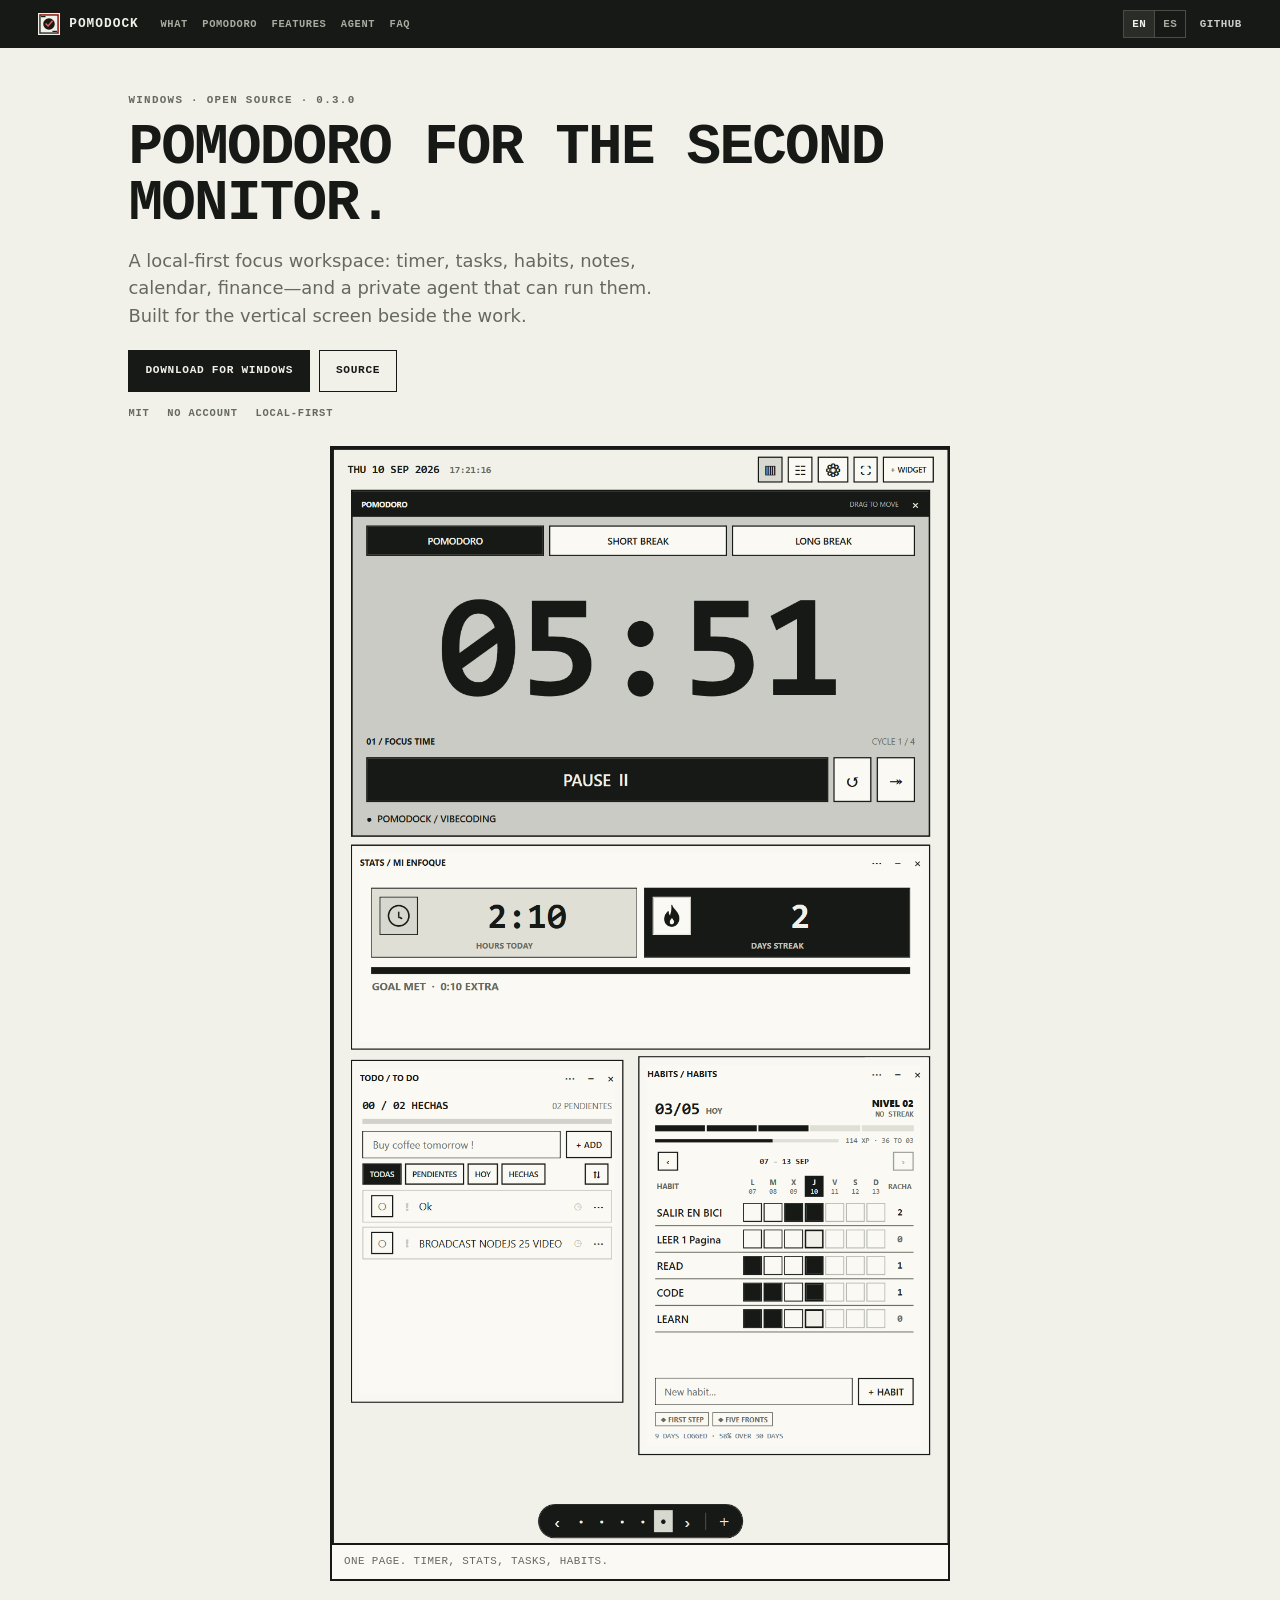
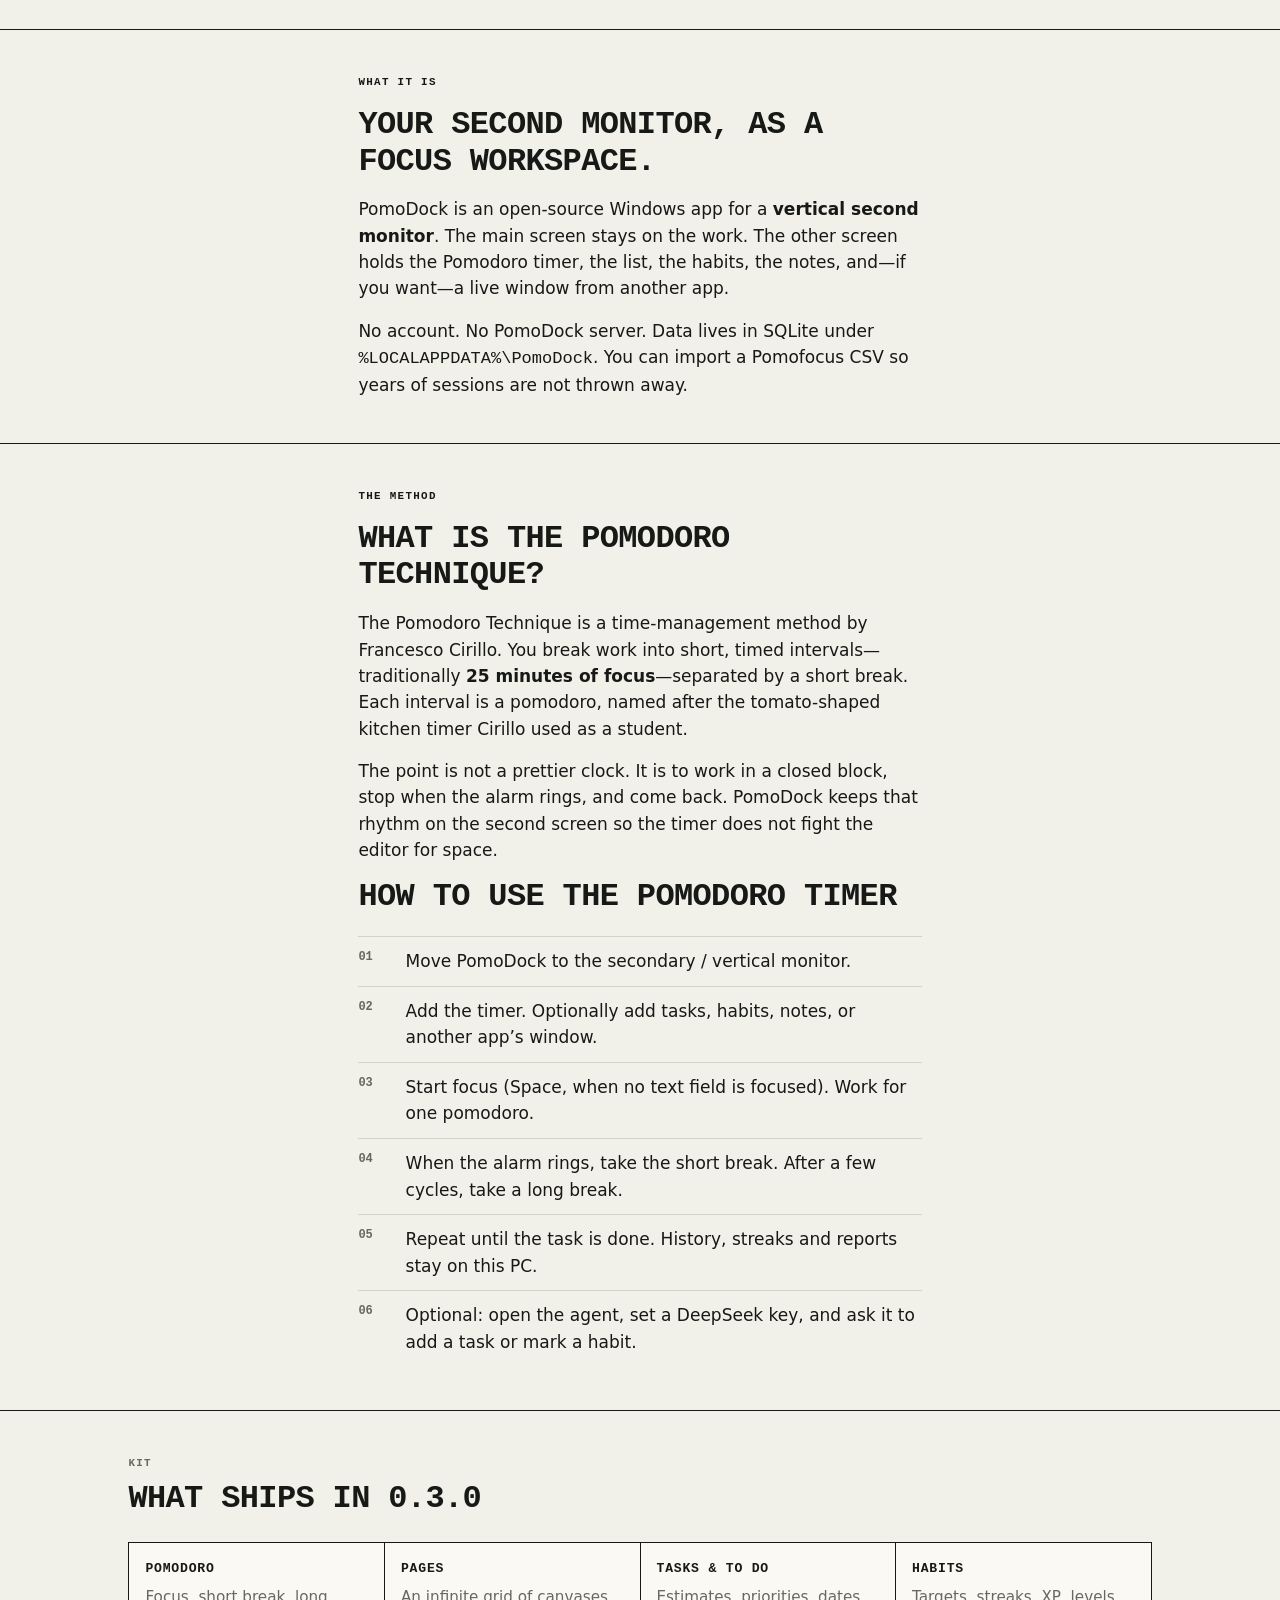
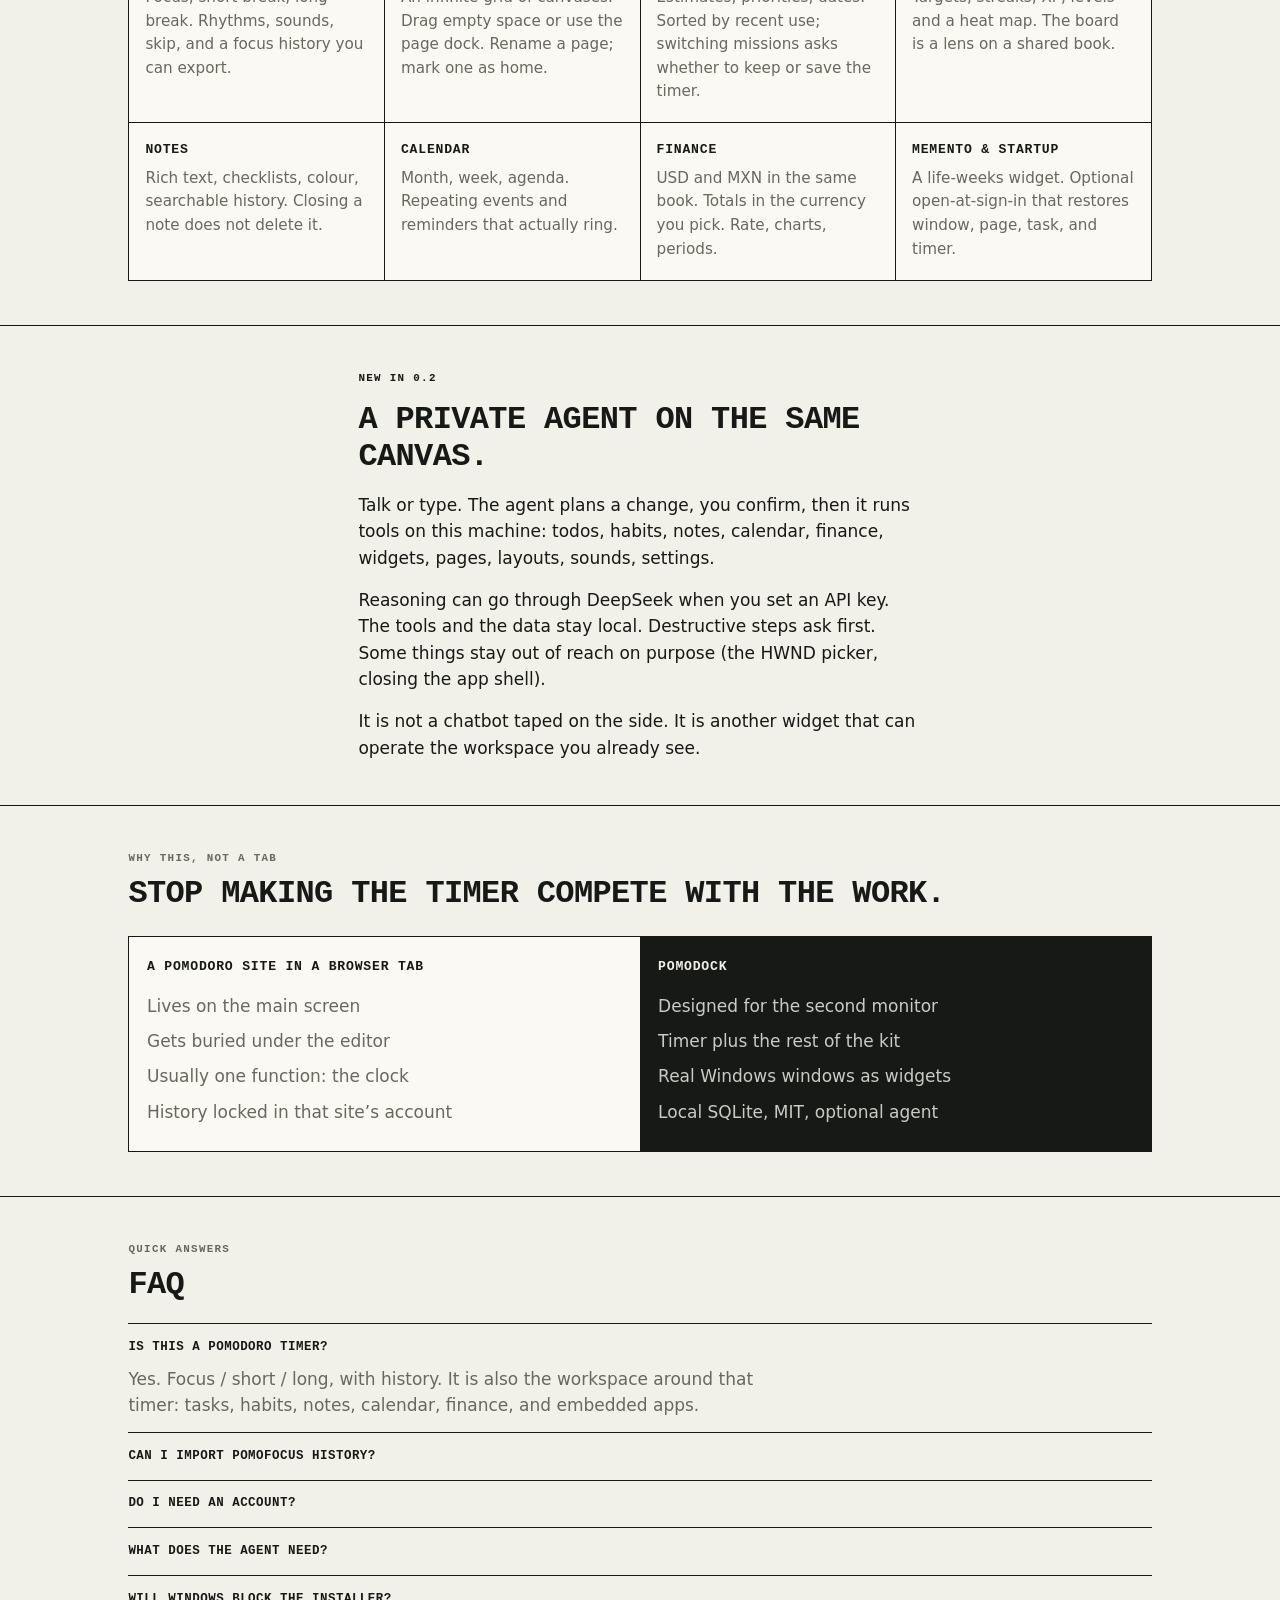
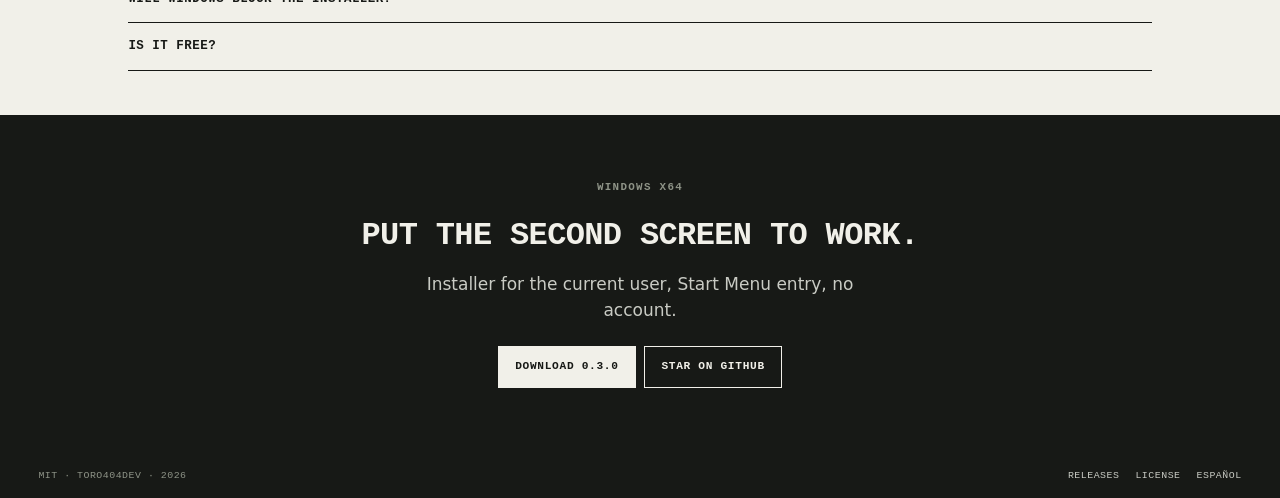
==== commit 1b06c65e: "Ship PomoDock 0.3.0: startup restore, task switch choice, recent missions, Memento Mori. Timer asks " ====
--- a/website/en/index.html
+++ b/website/en/index.html
@@ -3,8 +3,8 @@
 <head>
   <meta charset="utf-8">
   <meta name="viewport" content="width=device-width, initial-scale=1">
-  <title>PomoDock — Second-monitor focus workspace for Windows</title>
-  <meta name="description" content="Open-source Windows workspace for a vertical second monitor: Pomodoro, tasks, habits, notes, calendar, finance, and a private agent. Local-first. MIT.">
+  <title>Pomodoro Timer for a Vertical Second Monitor — PomoDock</title>
+  <meta name="description" content="Open-source Pomodoro workspace for Windows. Timer, tasks, habits and a private agent on your vertical second monitor. Local-first. Import Pomofocus. MIT.">
   <meta name="theme-color" content="#171916">
   <meta name="robots" content="index, follow">
   <link rel="canonical" href="https://pomodock.com/en/">
@@ -13,46 +13,58 @@
   <link rel="alternate" hreflang="x-default" href="https://pomodock.com/">
   <meta property="og:type" content="website">
   <meta property="og:site_name" content="PomoDock">
-  <meta property="og:title" content="PomoDock">
-  <meta property="og:description" content="Turn your second monitor into a focus workspace. Windows. Local-first. Open source.">
+  <meta property="og:title" content="Pomodoro Timer for a Vertical Second Monitor — PomoDock">
+  <meta property="og:description" content="Turn the unused screen into a Pomodoro workspace: timer, widgets, real Windows apps, and a local agent.">
   <meta property="og:url" content="https://pomodock.com/en/">
   <meta property="og:locale" content="en_US">
-  <meta property="og:locale:alternate" content="es_ES">
-  <meta property="og:image" content="https://pomodock.com/assets/screenshot-hero.webp">
-  <meta property="og:image:alt" content="PomoDock workspace on a vertical monitor">
+  <meta property="og:image" content="https://pomodock.com/assets/hero.png">
   <meta name="twitter:card" content="summary_large_image">
-  <meta name="twitter:title" content="PomoDock">
-  <meta name="twitter:description" content="Second-monitor focus workspace for Windows.">
-  <meta name="twitter:image" content="https://pomodock.com/assets/screenshot-hero.webp">
   <link rel="icon" href="../assets/pomodock-mark.svg" type="image/svg+xml">
-  <link rel="stylesheet" href="../style.css">
-  <script src="../script.js" defer></script>
+  <link rel="stylesheet" href="../site.css?v=20260912e">
+  <script src="../script.js?v=20260912e" defer></script>
   <script type="application/ld+json">
   {
     "@context": "https://schema.org",
     "@type": "SoftwareApplication",
     "name": "PomoDock",
-    "description": "Open-source Windows focus workspace for a vertical second monitor.",
     "applicationCategory": "DesktopEnhancementApplication",
     "operatingSystem": "Windows x64",
-    "softwareVersion": "0.2.1",
+    "softwareVersion": "0.3.0",
+    "description": "Open-source Pomodoro workspace for a vertical second monitor on Windows, with a private agent.",
     "url": "https://pomodock.com/en/",
-    "downloadUrl": "https://github.com/TORO404DEV/focus-dock/releases/download/v0.2.1/PomoDock-Setup-0.2.1.exe",
+    "downloadUrl": "https://github.com/TORO404DEV/focus-dock/releases/download/v0.3.0/PomoDock-Setup-0.3.0.exe",
     "codeRepository": "https://github.com/TORO404DEV/focus-dock",
     "license": "https://github.com/TORO404DEV/focus-dock/blob/main/LICENSE",
-    "image": "https://pomodock.com/assets/screenshot-hero.webp",
+    "image": "https://pomodock.com/assets/hero.png",
     "offers": { "@type": "Offer", "price": "0", "priceCurrency": "USD" }
+  }
+  </script>
+  <script type="application/ld+json">
+  {
+    "@context": "https://schema.org",
+    "@type": "HowTo",
+    "name": "How to use the Pomodoro Technique with PomoDock",
+    "step": [
+      {"@type": "HowToStep", "name": "Move PomoDock to the second monitor"},
+      {"@type": "HowToStep", "name": "Add the timer and the widgets you need"},
+      {"@type": "HowToStep", "name": "Start a 25-minute focus block"},
+      {"@type": "HowToStep", "name": "Take a short break when the alarm rings"},
+      {"@type": "HowToStep", "name": "Repeat until the work is done"}
+    ]
   }
   </script>
 </head>
 <body>
   <a class="skip-link" href="#main">Skip to content</a>
-
   <header class="topbar">
-    <a class="brand" href="#top">
-      <img src="../assets/pomodock-mark.svg" width="28" height="28" alt="">
-      <span>PomoDock</span>
-    </a>
+    <a class="brand" href="#top"><img src="../assets/pomodock-mark.svg" width="22" height="22" alt=""><span>PomoDock</span></a>
+    <nav class="top-nav" aria-label="On this page">
+      <a href="#what">What</a>
+      <a href="#pomodoro">Pomodoro</a>
+      <a href="#features">Features</a>
+      <a href="#agent">Agent</a>
+      <a href="#faq">FAQ</a>
+    </nav>
     <div class="topbar-spacer"></div>
     <nav class="lang" aria-label="Language">
       <a class="is-active" href="./" lang="en" hreflang="en" aria-current="page" data-language="en">EN</a>
@@ -62,44 +74,158 @@
   </header>
 
   <main id="main">
-    <section class="hero" id="top">
-      <div class="hero-copy">
-        <p class="eyebrow">Windows · Open source · v0.2.1</p>
-        <h1 class="hero-brand">PomoDock</h1>
-        <p class="hero-line">Your second monitor, as a focus workspace. Timer, tools, pages—and a private agent that can run them.</p>
-        <div class="hero-actions">
-          <a class="button button-primary" href="https://github.com/TORO404DEV/focus-dock/releases/download/v0.2.1/PomoDock-Setup-0.2.1.exe">Download for Windows</a>
-          <a class="button button-ghost" href="https://github.com/TORO404DEV/focus-dock" target="_blank" rel="noreferrer">Source</a>
-        </div>
-      </div>
-      <div class="hero-visual" aria-hidden="false">
-        <img src="../assets/screenshot-hero.webp" width="1078" height="1918" alt="PomoDock on a vertical second monitor: Pomodoro, stats, tasks and habits on one page" fetchpriority="high">
-      </div>
-    </section>
-
-    <section class="strip" aria-labelledby="kit-title">
-      <h2 id="kit-title">On the canvas</h2>
-      <ul class="kit">
-        <li><strong>Pomodoro</strong><span>Focus, short break, long break. Your rhythm.</span></li>
-        <li><strong>Pages</strong><span>An infinite grid of canvases. Drag between them.</span></li>
-        <li><strong>Widgets</strong><span>Tasks, habits, notes, calendar, finance, stats, web.</span></li>
-        <li><strong>Windows</strong><span>Embed a real Windows app as a widget.</span></li>
-        <li><strong>Agent</strong><span>Talk or type. It plans, you confirm, it acts—locally, with DeepSeek when you choose.</span></li>
-        <li><strong>Yours</strong><span>No account. Data stays in %LOCALAPPDATA%\PomoDock.</span></li>
-      </ul>
-    </section>
-
-    <section class="cta">
-      <p>Put the second screen to work.</p>
-      <a class="button button-primary" href="https://github.com/TORO404DEV/focus-dock/releases/download/v0.2.1/PomoDock-Setup-0.2.1.exe">Download 0.2.1</a>
+    <div class="wrap">
+      <section class="intro" id="top">
+        <div>
+          <p class="eyebrow">Windows · Open source · 0.3.0</p>
+          <h1>Pomodoro for the second monitor.</h1>
+          <p class="lead">A local-first focus workspace: timer, tasks, habits, notes, calendar, finance—and a private agent that can run them. Built for the vertical screen beside the work.</p>
+        </div>
+        <div class="intro-actions">
+          <div class="hero-actions">
+            <a class="button button-primary" href="https://github.com/TORO404DEV/focus-dock/releases/download/v0.3.0/PomoDock-Setup-0.3.0.exe">Download for Windows</a>
+            <a class="button button-ghost" href="https://github.com/TORO404DEV/focus-dock" target="_blank" rel="noreferrer">Source</a>
+          </div>
+          <ul class="facts"><li>MIT</li><li>No account</li><li>Local-first</li></ul>
+        </div>
+      </section>
+
+      <figure class="shot">
+        <img src="../assets/hero.png?v=20260912e" data-motion="../assets/hero.gif" width="620" height="1102" alt="PomoDock Pomodoro workspace: timer, focus stats, tasks and habits on a vertical canvas" fetchpriority="high">
+        <figcaption>One page. Timer, stats, tasks, habits.</figcaption>
+      </figure>
+    </div>
+
+    <section class="block" id="what">
+      <div class="wrap prose">
+        <p class="kicker">What it is</p>
+        <h2>Your second monitor, as a focus workspace.</h2>
+        <p>PomoDock is an open-source Windows app for a <strong>vertical second monitor</strong>. The main screen stays on the work. The other screen holds the Pomodoro timer, the list, the habits, the notes, and—if you want—a live window from another app.</p>
+        <p>No account. No PomoDock server. Data lives in SQLite under <code>%LOCALAPPDATA%\PomoDock</code>. You can import a Pomofocus CSV so years of sessions are not thrown away.</p>
+      </div>
+    </section>
+
+    <section class="block" id="pomodoro">
+      <div class="wrap prose">
+        <p class="kicker">The method</p>
+        <h2>What is the Pomodoro Technique?</h2>
+        <p>The Pomodoro Technique is a time-management method by Francesco Cirillo. You break work into short, timed intervals—traditionally <strong>25 minutes of focus</strong>—separated by a short break. Each interval is a pomodoro, named after the tomato-shaped kitchen timer Cirillo used as a student.</p>
+        <p>The point is not a prettier clock. It is to work in a closed block, stop when the alarm rings, and come back. PomoDock keeps that rhythm on the second screen so the timer does not fight the editor for space.</p>
+        <h2>How to use the Pomodoro timer</h2>
+        <ol class="steps">
+          <li>Move PomoDock to the secondary / vertical monitor.</li>
+          <li>Add the timer. Optionally add tasks, habits, notes, or another app’s window.</li>
+          <li>Start focus (Space, when no text field is focused). Work for one pomodoro.</li>
+          <li>When the alarm rings, take the short break. After a few cycles, take a long break.</li>
+          <li>Repeat until the task is done. History, streaks and reports stay on this PC.</li>
+          <li>Optional: open the agent, set a DeepSeek key, and ask it to add a task or mark a habit.</li>
+        </ol>
+      </div>
+    </section>
+
+    <section class="block" id="features">
+      <div class="wrap">
+        <p class="kicker">Kit</p>
+        <h2>What ships in 0.3.0</h2>
+        <div class="grid">
+          <article><h3>Pomodoro</h3><p>Focus, short break, long break. Rhythms, sounds, skip, and a focus history you can export.</p></article>
+          <article><h3>Pages</h3><p>An infinite grid of canvases. Drag empty space or use the page dock. Rename a page; mark one as home.</p></article>
+          <article><h3>Tasks &amp; To Do</h3><p>Estimates, priorities, dates. Sorted by recent use; switching missions asks whether to keep or save the timer.</p></article>
+          <article><h3>Habits</h3><p>Targets, streaks, XP, levels and a heat map. The board is a lens on a shared book.</p></article>
+          <article><h3>Notes</h3><p>Rich text, checklists, colour, searchable history. Closing a note does not delete it.</p></article>
+          <article><h3>Calendar</h3><p>Month, week, agenda. Repeating events and reminders that actually ring.</p></article>
+          <article><h3>Finance</h3><p>USD and MXN in the same book. Totals in the currency you pick. Rate, charts, periods.</p></article>
+          <article><h3>Memento &amp; startup</h3><p>A life-weeks widget. Optional open-at-sign-in that restores window, page, task, and timer.</p></article>
+        </div>
+      </div>
+    </section>
+
+    <section class="block" id="agent">
+      <div class="wrap prose">
+        <p class="kicker">New in 0.2</p>
+        <h2>A private agent on the same canvas.</h2>
+        <p>Talk or type. The agent plans a change, you confirm, then it runs tools on this machine: todos, habits, notes, calendar, finance, widgets, pages, layouts, sounds, settings.</p>
+        <p>Reasoning can go through DeepSeek when you set an API key. The tools and the data stay local. Destructive steps ask first. Some things stay out of reach on purpose (the HWND picker, closing the app shell).</p>
+        <p class="muted">It is not a chatbot taped on the side. It is another widget that can operate the workspace you already see.</p>
+      </div>
+    </section>
+
+    <section class="block" id="why">
+      <div class="wrap">
+        <p class="kicker">Why this, not a tab</p>
+        <h2>Stop making the timer compete with the work.</h2>
+        <div class="split">
+          <article>
+            <h3>A Pomodoro site in a browser tab</h3>
+            <ul>
+              <li>Lives on the main screen</li>
+              <li>Gets buried under the editor</li>
+              <li>Usually one function: the clock</li>
+              <li>History locked in that site’s account</li>
+            </ul>
+          </article>
+          <article class="is-us">
+            <h3>PomoDock</h3>
+            <ul>
+              <li>Designed for the second monitor</li>
+              <li>Timer plus the rest of the kit</li>
+              <li>Real Windows windows as widgets</li>
+              <li>Local SQLite, MIT, optional agent</li>
+            </ul>
+          </article>
+        </div>
+      </div>
+    </section>
+
+    <section class="block" id="faq">
+      <div class="wrap">
+        <p class="kicker">Quick answers</p>
+        <h2>FAQ</h2>
+        <div class="faq">
+          <details open>
+            <summary>Is this a Pomodoro timer?</summary>
+            <p>Yes. Focus / short / long, with history. It is also the workspace around that timer: tasks, habits, notes, calendar, finance, and embedded apps.</p>
+          </details>
+          <details>
+            <summary>Can I import Pomofocus history?</summary>
+            <p>Yes. Export the report from Pomofocus, then import the CSV or TSV. Sessions map into native reports. Re-imports deduplicate; a safety copy is taken first.</p>
+          </details>
+          <details>
+            <summary>Do I need an account?</summary>
+            <p>No. Nothing is created on a PomoDock server. The workspace stays on your PC.</p>
+          </details>
+          <details>
+            <summary>What does the agent need?</summary>
+            <p>For chat, a DeepSeek API key in Settings. Voice dictation uses Whisper on-device. Tools never send your ledger or notes to “the cloud” as a product backend.</p>
+          </details>
+          <details>
+            <summary>Will Windows block the installer?</summary>
+            <p>The build is not code-signed. SmartScreen may warn; choose More info → Run anyway. Smart App Control can block unsigned local rebuilds.</p>
+          </details>
+          <details>
+            <summary>Is it free?</summary>
+            <p>MIT. The installer is free. DeepSeek, if you use the agent, is billed by them, not by PomoDock.</p>
+          </details>
+        </div>
+      </div>
     </section>
   </main>
+
+  <section class="cta">
+    <p class="kicker">Windows x64</p>
+    <h2>Put the second screen to work.</h2>
+    <p>Installer for the current user, Start Menu entry, no account.</p>
+    <div class="hero-actions">
+      <a class="button button-invert" href="https://github.com/TORO404DEV/focus-dock/releases/download/v0.3.0/PomoDock-Setup-0.3.0.exe">Download 0.3.0</a>
+      <a class="button button-ghost" href="https://github.com/TORO404DEV/focus-dock" target="_blank" rel="noreferrer">Star on GitHub</a>
+    </div>
+  </section>
 
   <footer class="site-footer">
     <p>MIT · TORO404DEV · 2026</p>
-    <nav aria-label="Footer">
+    <nav>
       <a href="https://github.com/TORO404DEV/focus-dock/releases">Releases</a>
-      <a href="https://github.com/TORO404DEV/focus-dock">Repository</a>
+      <a href="https://github.com/TORO404DEV/focus-dock/blob/main/LICENSE">License</a>
       <a href="../es/" lang="es" hreflang="es" data-language="es">Español</a>
     </nav>
   </footer>
--- a/website/site.css
+++ b/website/site.css
@@ -0,0 +1,386 @@
+:root {
+  --paper: #f1f0e9;
+  --surface: #faf9f3;
+  --ink: #171916;
+  --muted: #66695e;
+  --line: #d4d3c8;
+  --pad: clamp(1.15rem, 3vw, 2.5rem);
+  --mono: Consolas, "Cascadia Mono", ui-monospace, monospace;
+  --sans: "Segoe UI", ui-sans-serif, system-ui, sans-serif;
+  --app: 620px;
+  --page: 1100px;
+  --read: 40rem;
+}
+
+*, *::before, *::after { box-sizing: border-box; }
+html { scroll-behavior: smooth; }
+body {
+  margin: 0;
+  color: var(--ink);
+  background: var(--paper);
+  font-family: var(--sans);
+  font-size: 17px;
+  line-height: 1.55;
+}
+img { display: block; max-width: 100%; height: auto; }
+a { color: inherit; }
+::selection { background: var(--ink); color: var(--paper); }
+
+.skip-link {
+  position: absolute; left: var(--pad); top: .75rem; z-index: 20;
+  padding: .45rem .7rem; background: var(--ink); color: var(--paper);
+  font-family: var(--mono); font-size: .75rem; text-decoration: none;
+  transform: translateY(-160%);
+}
+.skip-link:focus { transform: none; }
+
+.topbar {
+  display: flex;
+  align-items: center;
+  gap: .85rem;
+  min-height: 48px;
+  padding: 0 var(--pad);
+  background: var(--ink);
+  color: var(--paper);
+}
+.brand {
+  display: inline-flex;
+  align-items: center;
+  gap: .55rem;
+  text-decoration: none;
+  font-family: var(--mono);
+  font-size: .8rem;
+  font-weight: 700;
+  letter-spacing: .08em;
+  text-transform: uppercase;
+}
+.brand img { border: 1px solid var(--paper); }
+.top-nav {
+  display: flex;
+  flex-wrap: wrap;
+  gap: .2rem .9rem;
+  margin-left: .5rem;
+}
+.top-nav a {
+  font-family: var(--mono);
+  font-size: .65rem;
+  font-weight: 700;
+  letter-spacing: .06em;
+  text-transform: uppercase;
+  text-decoration: none;
+  color: #a8aba0;
+}
+.top-nav a:hover { color: var(--paper); }
+.topbar-spacer { flex: 1; }
+.lang { display: inline-flex; border: 1px solid #4a4d45; }
+.lang a {
+  padding: .3rem .5rem;
+  color: #a8aba0;
+  font-family: var(--mono);
+  font-size: .68rem;
+  font-weight: 700;
+  text-decoration: none;
+  letter-spacing: .04em;
+}
+.lang a + a { border-left: 1px solid #4a4d45; }
+.lang .is-active { color: var(--paper); background: #2a2c27; }
+.top-link {
+  font-family: var(--mono);
+  font-size: .68rem;
+  font-weight: 700;
+  letter-spacing: .04em;
+  text-transform: uppercase;
+  text-decoration: none;
+  color: #c9cbc4;
+}
+.top-link:hover { color: var(--paper); }
+
+.wrap {
+  width: min(100%, var(--page));
+  margin: 0 auto;
+  padding: 0 var(--pad);
+}
+.intro {
+  display: flex;
+  flex-wrap: wrap;
+  align-items: flex-end;
+  justify-content: space-between;
+  gap: 1.25rem 2rem;
+  padding: clamp(1.75rem, 4vw, 2.75rem) 0 1.5rem;
+}
+.eyebrow {
+  margin: 0 0 .7rem;
+  font-family: var(--mono);
+  font-size: .68rem;
+  font-weight: 700;
+  letter-spacing: .12em;
+  text-transform: uppercase;
+  color: var(--muted);
+}
+h1 {
+  margin: 0;
+  font-family: var(--mono);
+  font-size: clamp(2.1rem, 4.6vw, 3.6rem);
+  font-weight: 700;
+  line-height: .98;
+  letter-spacing: -.03em;
+  text-transform: uppercase;
+}
+.lead {
+  margin: .85rem 0 0;
+  max-width: 34rem;
+  font-size: 1.12rem;
+  color: var(--muted);
+}
+.intro-actions { display: grid; gap: .85rem; }
+.hero-actions {
+  display: flex;
+  flex-wrap: wrap;
+  gap: .55rem;
+}
+.button {
+  display: inline-flex;
+  align-items: center;
+  justify-content: center;
+  min-height: 42px;
+  padding: .55rem 1rem;
+  border: 1px solid var(--ink);
+  font-family: var(--mono);
+  font-size: .7rem;
+  font-weight: 700;
+  letter-spacing: .06em;
+  text-transform: uppercase;
+  text-decoration: none;
+}
+.button-primary { background: var(--ink); color: var(--paper); }
+.button-primary:hover { background: #2a2c27; }
+.button-ghost { background: transparent; color: var(--ink); }
+.button-ghost:hover { background: #e0dfd6; }
+.button-invert {
+  background: var(--paper);
+  color: var(--ink);
+  border-color: var(--paper);
+}
+.facts {
+  display: flex;
+  flex-wrap: wrap;
+  gap: .65rem 1.1rem;
+  margin: 0;
+  padding: 0;
+  list-style: none;
+  font-family: var(--mono);
+  font-size: .65rem;
+  font-weight: 700;
+  letter-spacing: .08em;
+  text-transform: uppercase;
+  color: var(--muted);
+}
+
+.shot {
+  width: min(var(--app), 100%);
+  margin: 0 auto 3rem;
+  border: 2px solid var(--ink);
+  background: var(--surface);
+}
+.shot img { width: 100%; height: auto; object-fit: contain; }
+.shot figcaption {
+  margin: 0;
+  padding: .55rem .75rem;
+  border-top: 1px solid var(--ink);
+  font-family: var(--mono);
+  font-size: .68rem;
+  letter-spacing: .04em;
+  text-transform: uppercase;
+  color: var(--muted);
+}
+
+.block {
+  padding: 2.75rem 0;
+  border-top: 1px solid var(--ink);
+}
+.kicker {
+  margin: 0 0 .55rem;
+  font-family: var(--mono);
+  font-size: .68rem;
+  font-weight: 700;
+  letter-spacing: .12em;
+  text-transform: uppercase;
+  color: var(--muted);
+}
+h2 {
+  margin: 0 0 1rem;
+  font-family: var(--mono);
+  font-size: clamp(1.45rem, 3vw, 2rem);
+  font-weight: 700;
+  line-height: 1.15;
+  letter-spacing: -.02em;
+  text-transform: uppercase;
+}
+h3 {
+  margin: 0 0 .4rem;
+  font-family: var(--mono);
+  font-size: .82rem;
+  font-weight: 700;
+  letter-spacing: .06em;
+  text-transform: uppercase;
+}
+.prose { max-width: var(--read); }
+.prose p { margin: 0 0 1rem; color: var(--ink); }
+.prose p:last-child { margin-bottom: 0; }
+.muted { color: var(--muted); }
+
+.steps {
+  margin: 1.25rem 0 0;
+  padding: 0;
+  list-style: none;
+  counter-reset: step;
+}
+.steps li {
+  display: grid;
+  grid-template-columns: 2.2rem 1fr;
+  gap: .75rem;
+  padding: .7rem 0;
+  border-top: 1px solid var(--line);
+  counter-increment: step;
+}
+.steps li::before {
+  content: counter(step, decimal-leading-zero);
+  font-family: var(--mono);
+  font-size: .75rem;
+  font-weight: 700;
+  color: var(--muted);
+}
+.grid {
+  display: grid;
+  grid-template-columns: repeat(auto-fit, minmax(220px, 1fr));
+  gap: 1px;
+  margin-top: 1.5rem;
+  border: 1px solid var(--ink);
+  background: var(--ink);
+}
+.grid article {
+  padding: 1.05rem 1rem 1.15rem;
+  background: var(--surface);
+}
+.grid p { margin: 0; color: var(--muted); font-size: .95rem; }
+
+.split {
+  display: grid;
+  grid-template-columns: 1fr 1fr;
+  gap: 1px;
+  margin-top: 1.5rem;
+  border: 1px solid var(--ink);
+  background: var(--ink);
+}
+.split article {
+  padding: 1.2rem 1.1rem 1.35rem;
+  background: var(--surface);
+}
+.split ul {
+  margin: .7rem 0 0;
+  padding: 0;
+  list-style: none;
+}
+.split li {
+  padding: .28rem 0;
+  color: var(--muted);
+}
+.split .is-us { background: var(--ink); color: var(--paper); }
+.split .is-us li { color: #c9cbc4; }
+
+.faq {
+  display: grid;
+  gap: 0;
+  margin-top: 1.25rem;
+  border-top: 1px solid var(--ink);
+}
+.faq details {
+  border-bottom: 1px solid var(--ink);
+  padding: .85rem 0;
+}
+.faq summary {
+  cursor: pointer;
+  font-family: var(--mono);
+  font-size: .78rem;
+  font-weight: 700;
+  letter-spacing: .04em;
+  text-transform: uppercase;
+  list-style: none;
+}
+.faq summary::-webkit-details-marker { display: none; }
+.faq p { margin: .55rem 0 0; max-width: var(--read); color: var(--muted); }
+
+.cta {
+  padding: clamp(2.5rem, 6vw, 4rem) var(--pad);
+  background: var(--ink);
+  color: var(--paper);
+  text-align: center;
+}
+.cta .kicker { color: #8e9387; }
+.cta h2 { color: var(--paper); }
+.cta p { margin: 0 auto 1.4rem; max-width: 28rem; color: #c9cbc4; }
+.cta .hero-actions { justify-content: center; }
+.cta .button-ghost { color: var(--paper); border-color: var(--paper); }
+.cta .button-ghost:hover { background: #2a2c27; }
+
+.site-footer {
+  display: flex;
+  flex-wrap: wrap;
+  gap: 1rem 2rem;
+  justify-content: space-between;
+  align-items: center;
+  padding: 1rem var(--pad);
+  background: var(--ink);
+  color: #8e9387;
+  font-family: var(--mono);
+  font-size: .62rem;
+  letter-spacing: .05em;
+  text-transform: uppercase;
+}
+.site-footer p { margin: 0; }
+.site-footer nav { display: flex; flex-wrap: wrap; gap: 1rem; }
+.site-footer a { color: #c9cbc4; text-decoration: none; }
+.site-footer a:hover { color: var(--paper); }
+
+.language-gateway {
+  min-height: 100svh;
+  display: grid;
+  place-items: center;
+  padding: var(--pad);
+  background: var(--paper);
+}
+.language-card {
+  width: min(100%, 380px);
+  padding: 1.75rem;
+  border: 2px solid var(--ink);
+  background: var(--surface);
+  text-align: center;
+}
+.language-card img {
+  margin: 0 auto 1rem;
+  border: 1px solid var(--ink);
+}
+.language-card .eyebrow { color: var(--muted); }
+.language-card h1 { font-size: 1.6rem; }
+.language-card > p:not(.eyebrow) {
+  margin: .7rem 0 1.25rem;
+  color: var(--muted);
+}
+.language-card nav { display: grid; gap: .5rem; }
+.gateway-noscript {
+  margin-top: 1rem;
+  text-align: center;
+  font-family: var(--mono);
+  font-size: .7rem;
+  color: var(--muted);
+}
+
+@media (max-width: 800px) {
+  .top-nav { display: none; }
+  .split { grid-template-columns: 1fr; }
+}
+@media (max-width: 640px) {
+  .intro-actions,
+  .hero-actions .button { width: 100%; }
+  .site-footer { flex-direction: column; align-items: flex-start; }
+}
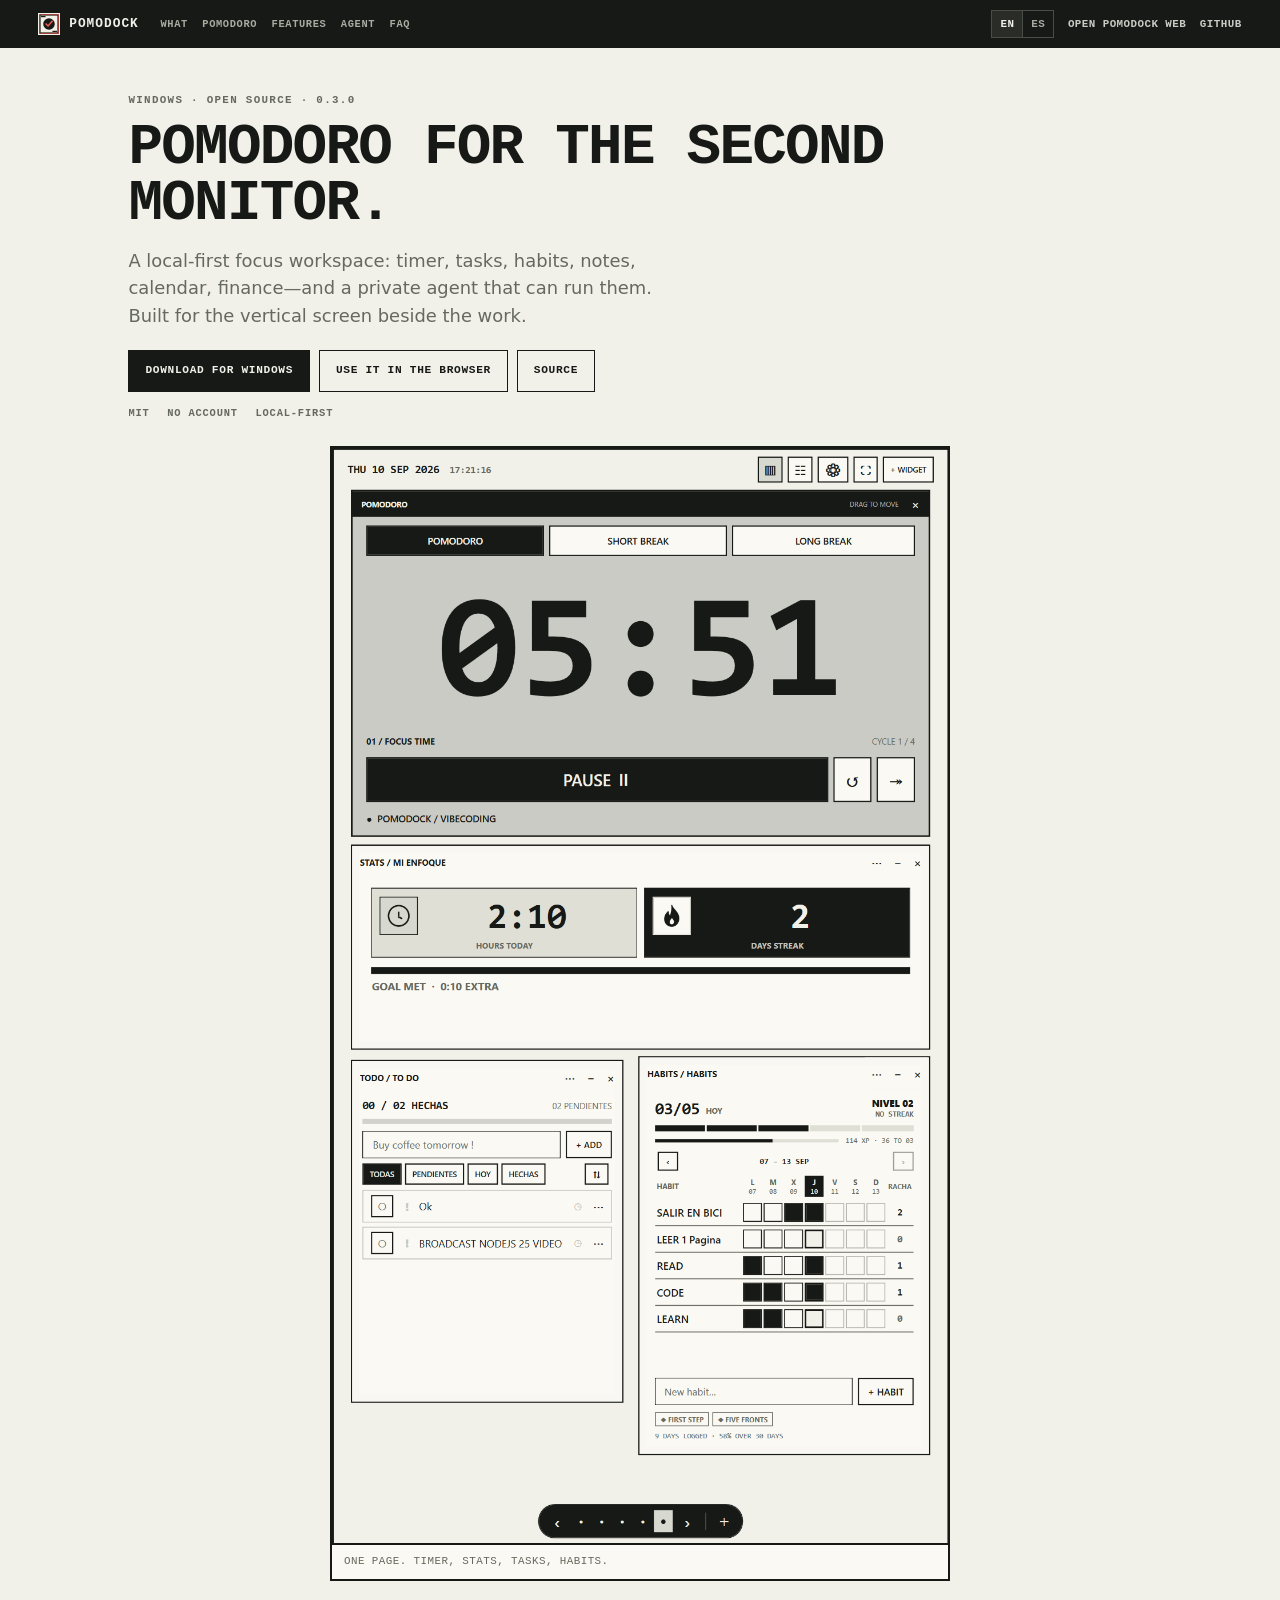
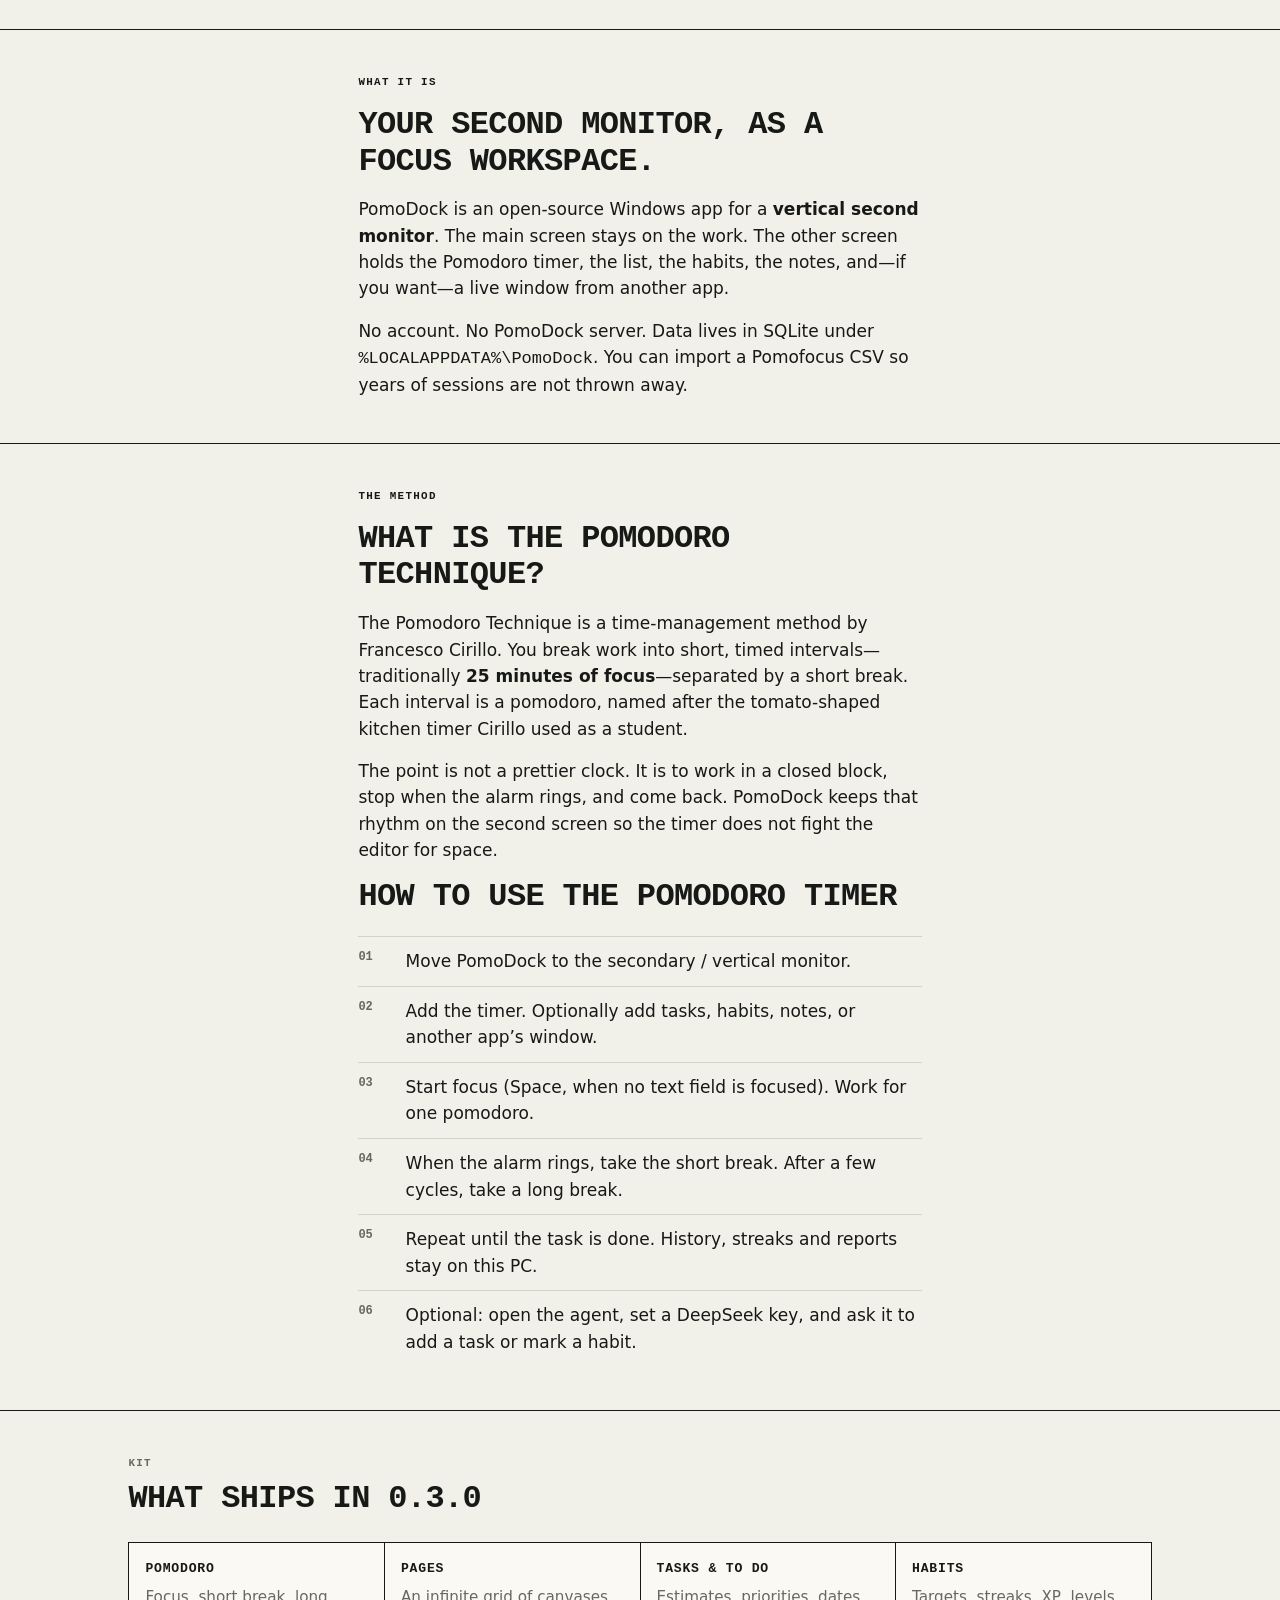
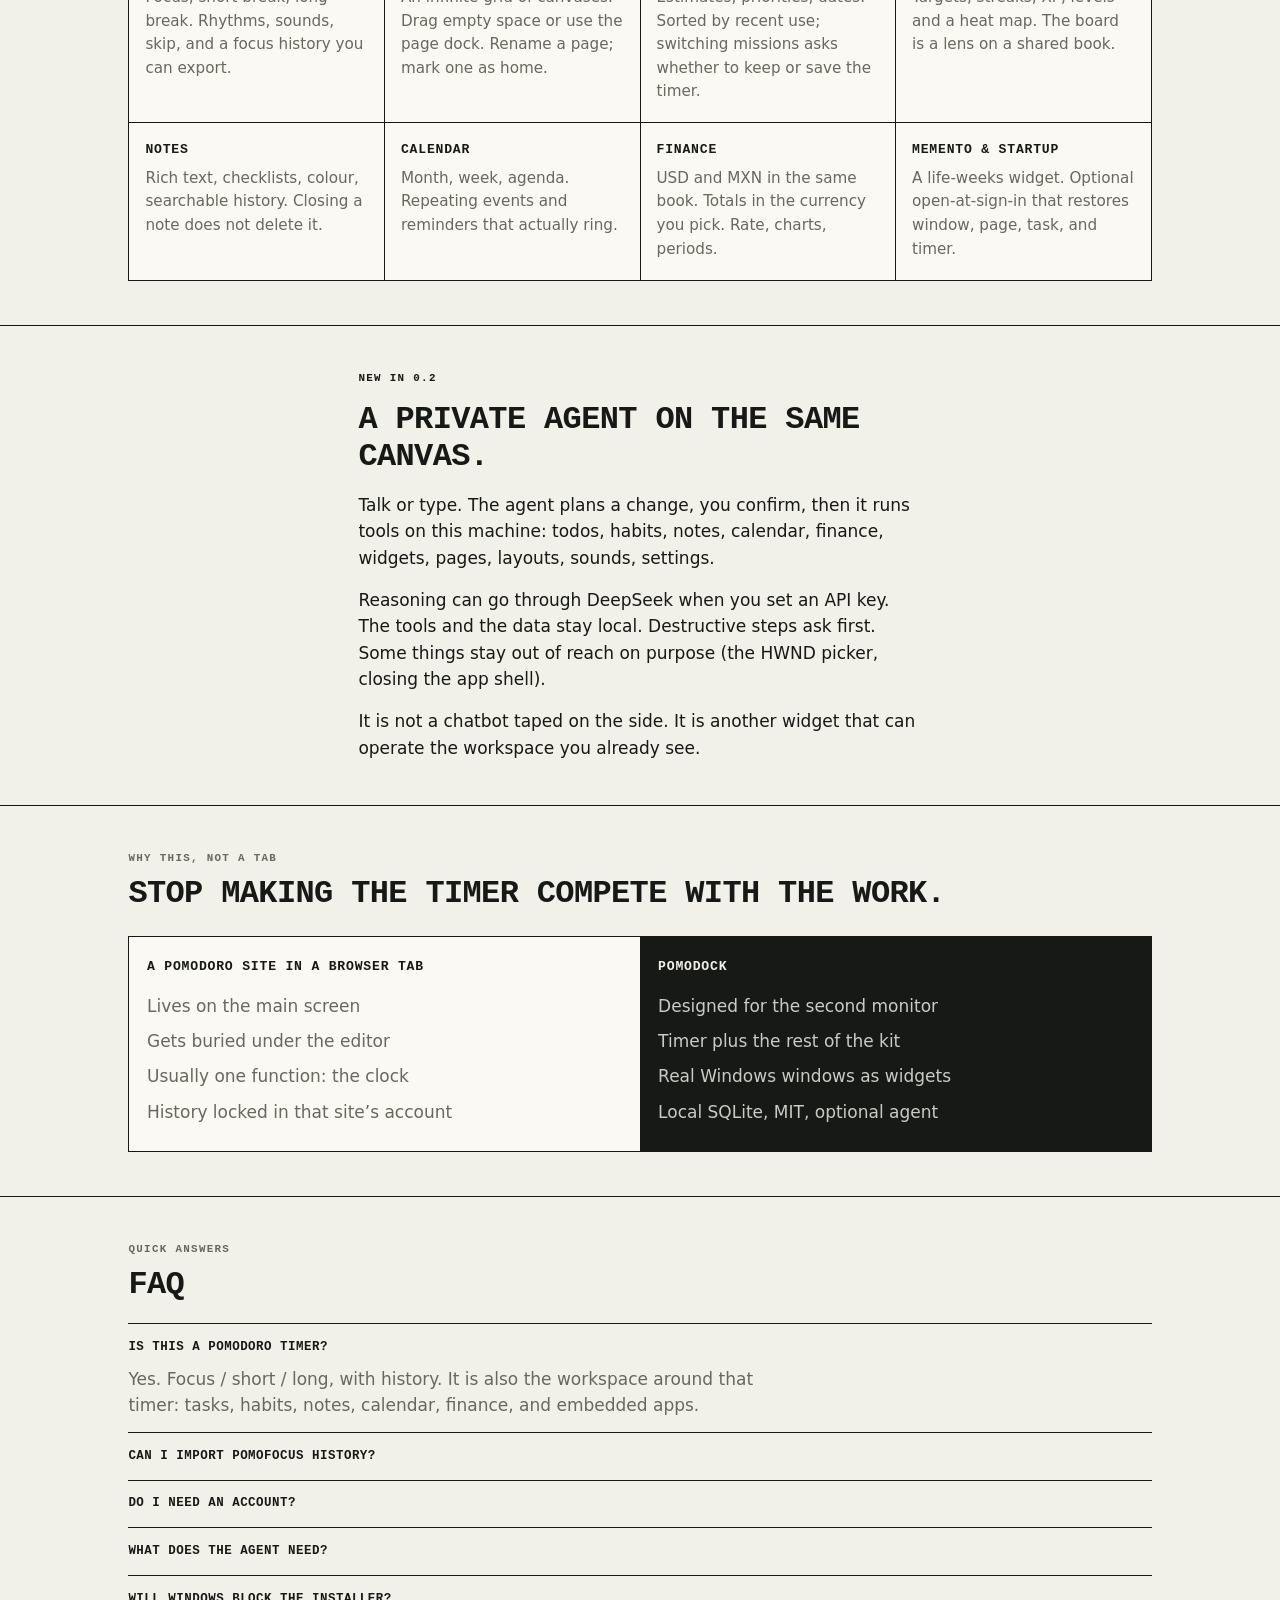
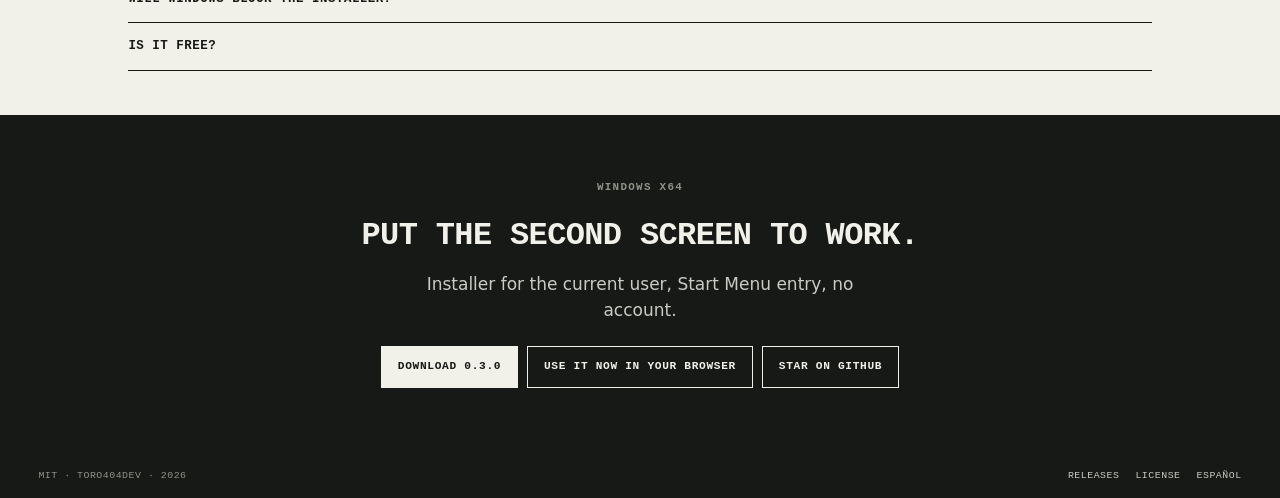
==== commit 83d56683: "PomoDock Web: el espacio de trabajo en el navegador, en la raíz del sitio pomodock.com/ pasa a ser l" ====
--- a/website/en/index.html
+++ b/website/en/index.html
@@ -70,6 +70,7 @@
       <a class="is-active" href="./" lang="en" hreflang="en" aria-current="page" data-language="en">EN</a>
       <a href="../es/" lang="es" hreflang="es" data-language="es">ES</a>
     </nav>
+    <a class="top-link" href="../">Open PomoDock Web</a>
     <a class="top-link" href="https://github.com/TORO404DEV/focus-dock" target="_blank" rel="noreferrer">GitHub</a>
   </header>
 
@@ -84,6 +85,7 @@
         <div class="intro-actions">
           <div class="hero-actions">
             <a class="button button-primary" href="https://github.com/TORO404DEV/focus-dock/releases/download/v0.3.0/PomoDock-Setup-0.3.0.exe">Download for Windows</a>
+            <a class="button button-ghost" href="../">Use it in the browser</a>
             <a class="button button-ghost" href="https://github.com/TORO404DEV/focus-dock" target="_blank" rel="noreferrer">Source</a>
           </div>
           <ul class="facts"><li>MIT</li><li>No account</li><li>Local-first</li></ul>
@@ -217,6 +219,7 @@
     <p>Installer for the current user, Start Menu entry, no account.</p>
     <div class="hero-actions">
       <a class="button button-invert" href="https://github.com/TORO404DEV/focus-dock/releases/download/v0.3.0/PomoDock-Setup-0.3.0.exe">Download 0.3.0</a>
+      <a class="button button-ghost" href="../">Use it now in your browser</a>
       <a class="button button-ghost" href="https://github.com/TORO404DEV/focus-dock" target="_blank" rel="noreferrer">Star on GitHub</a>
     </div>
   </section>
